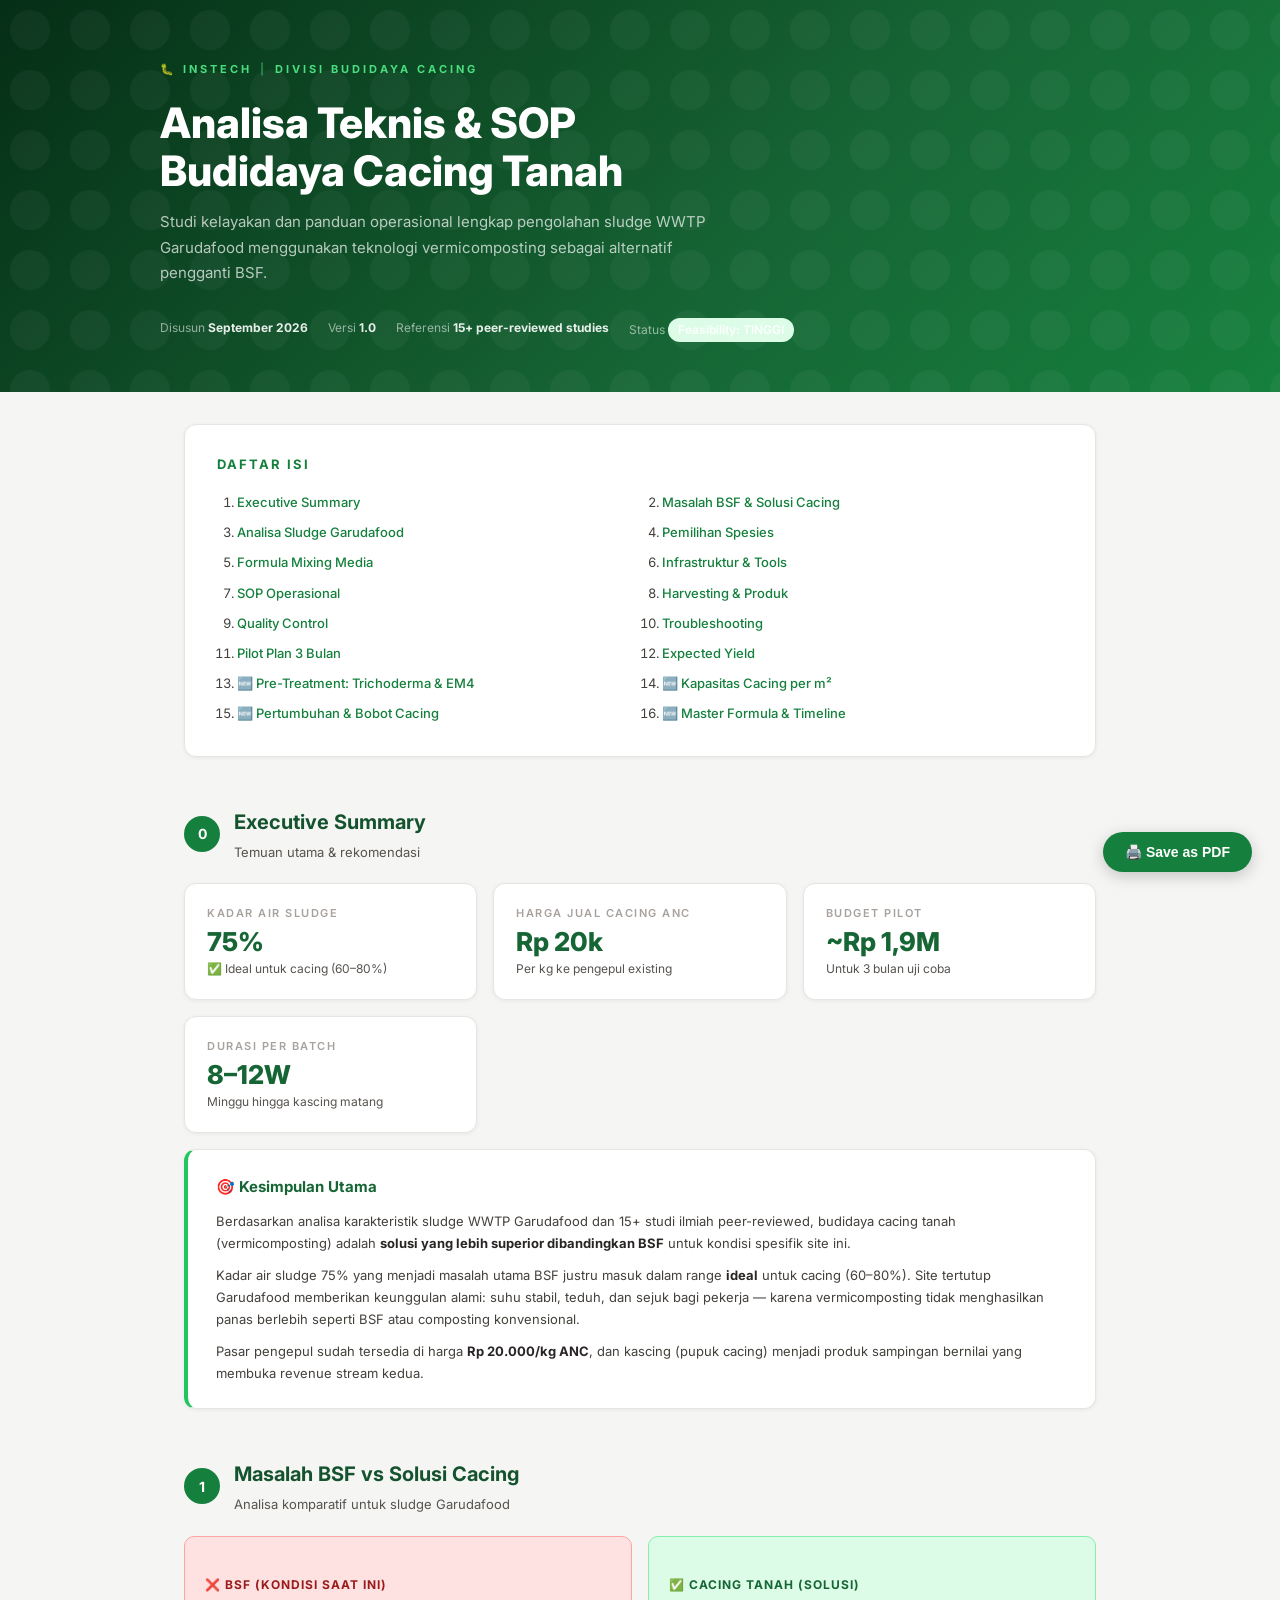
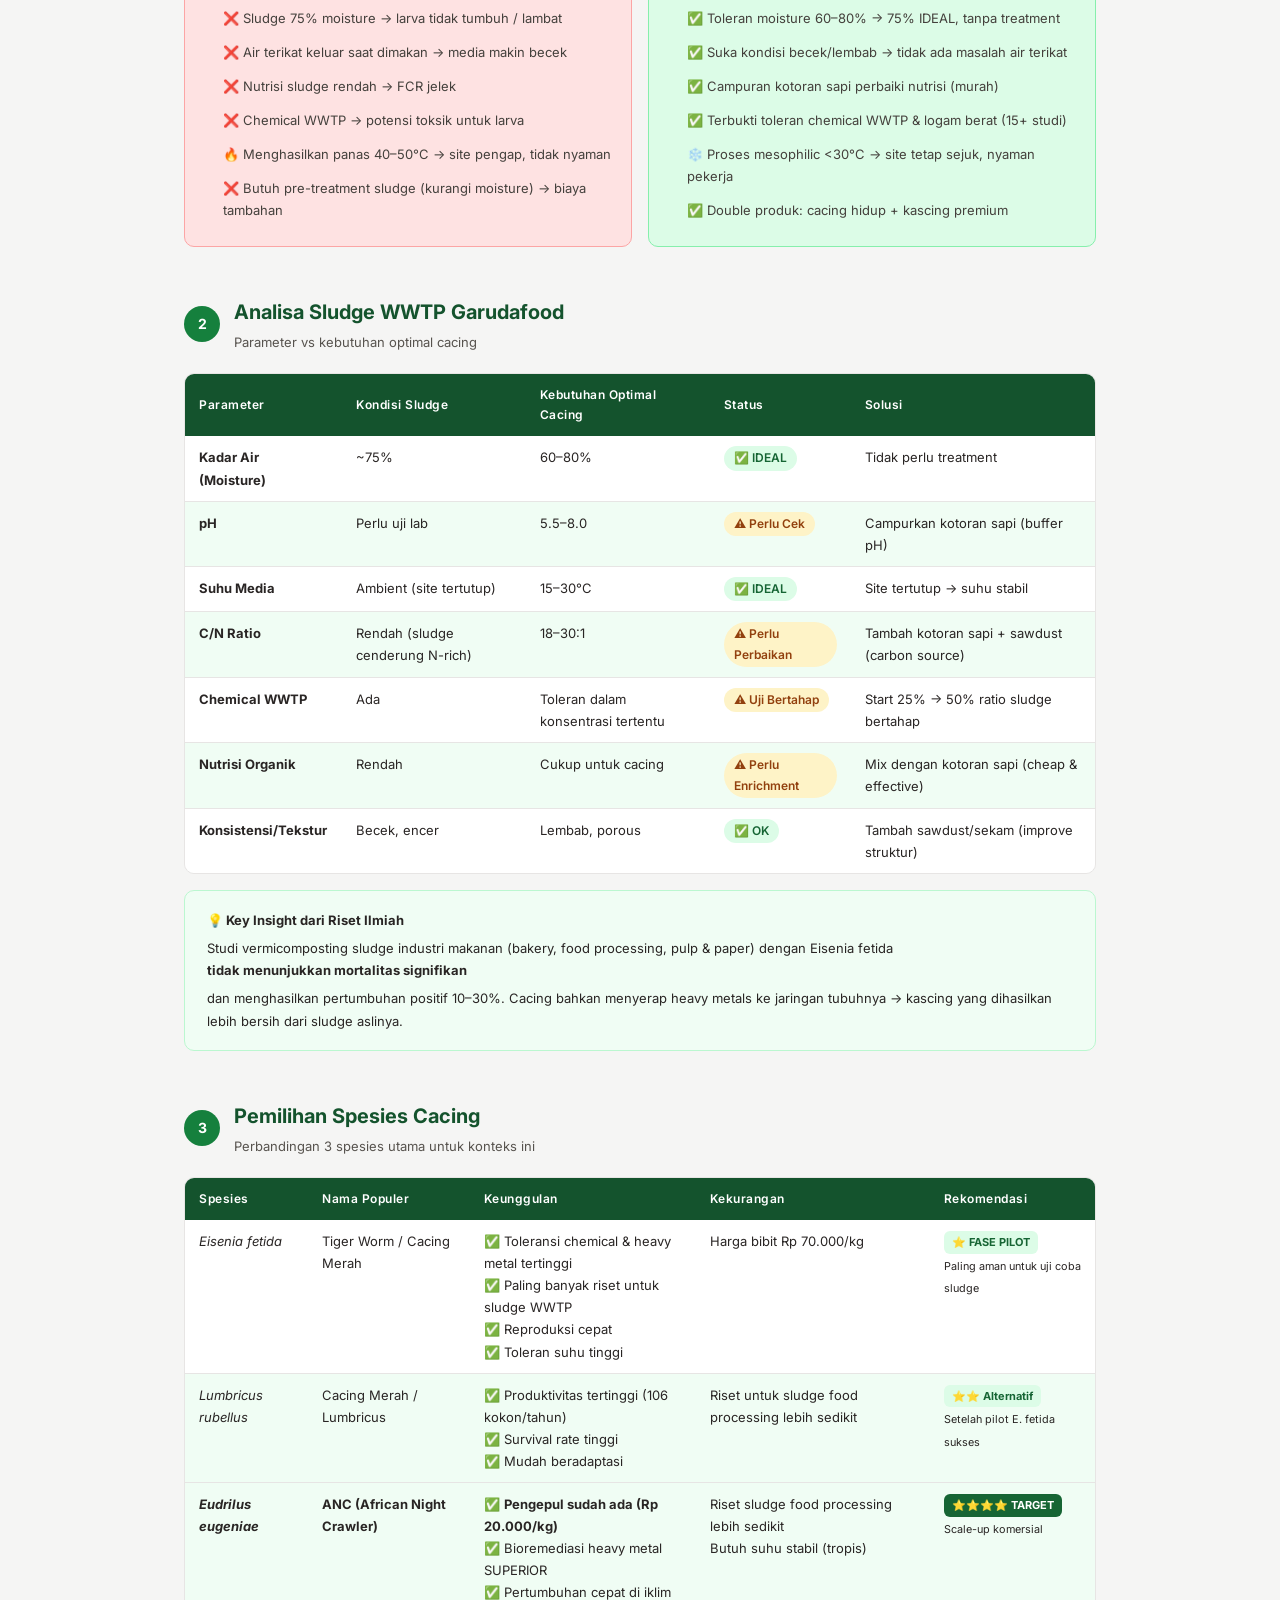
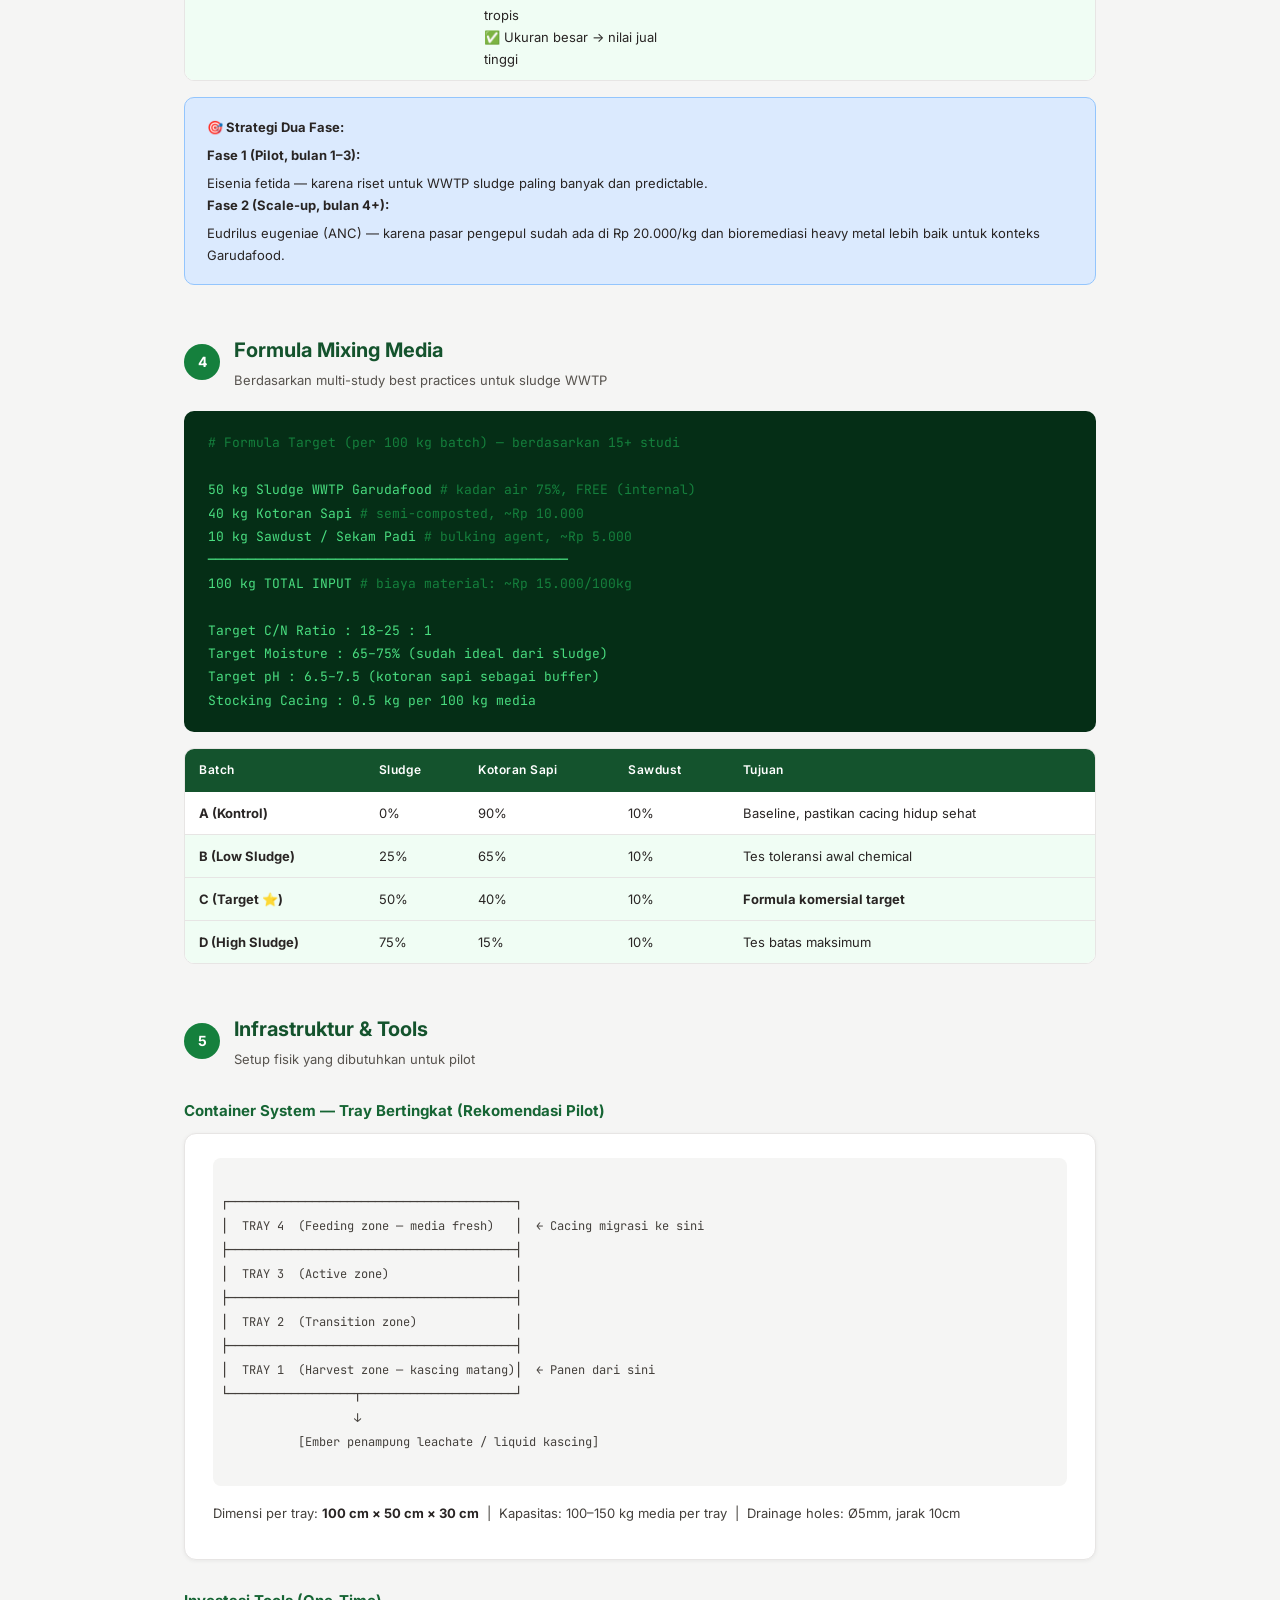
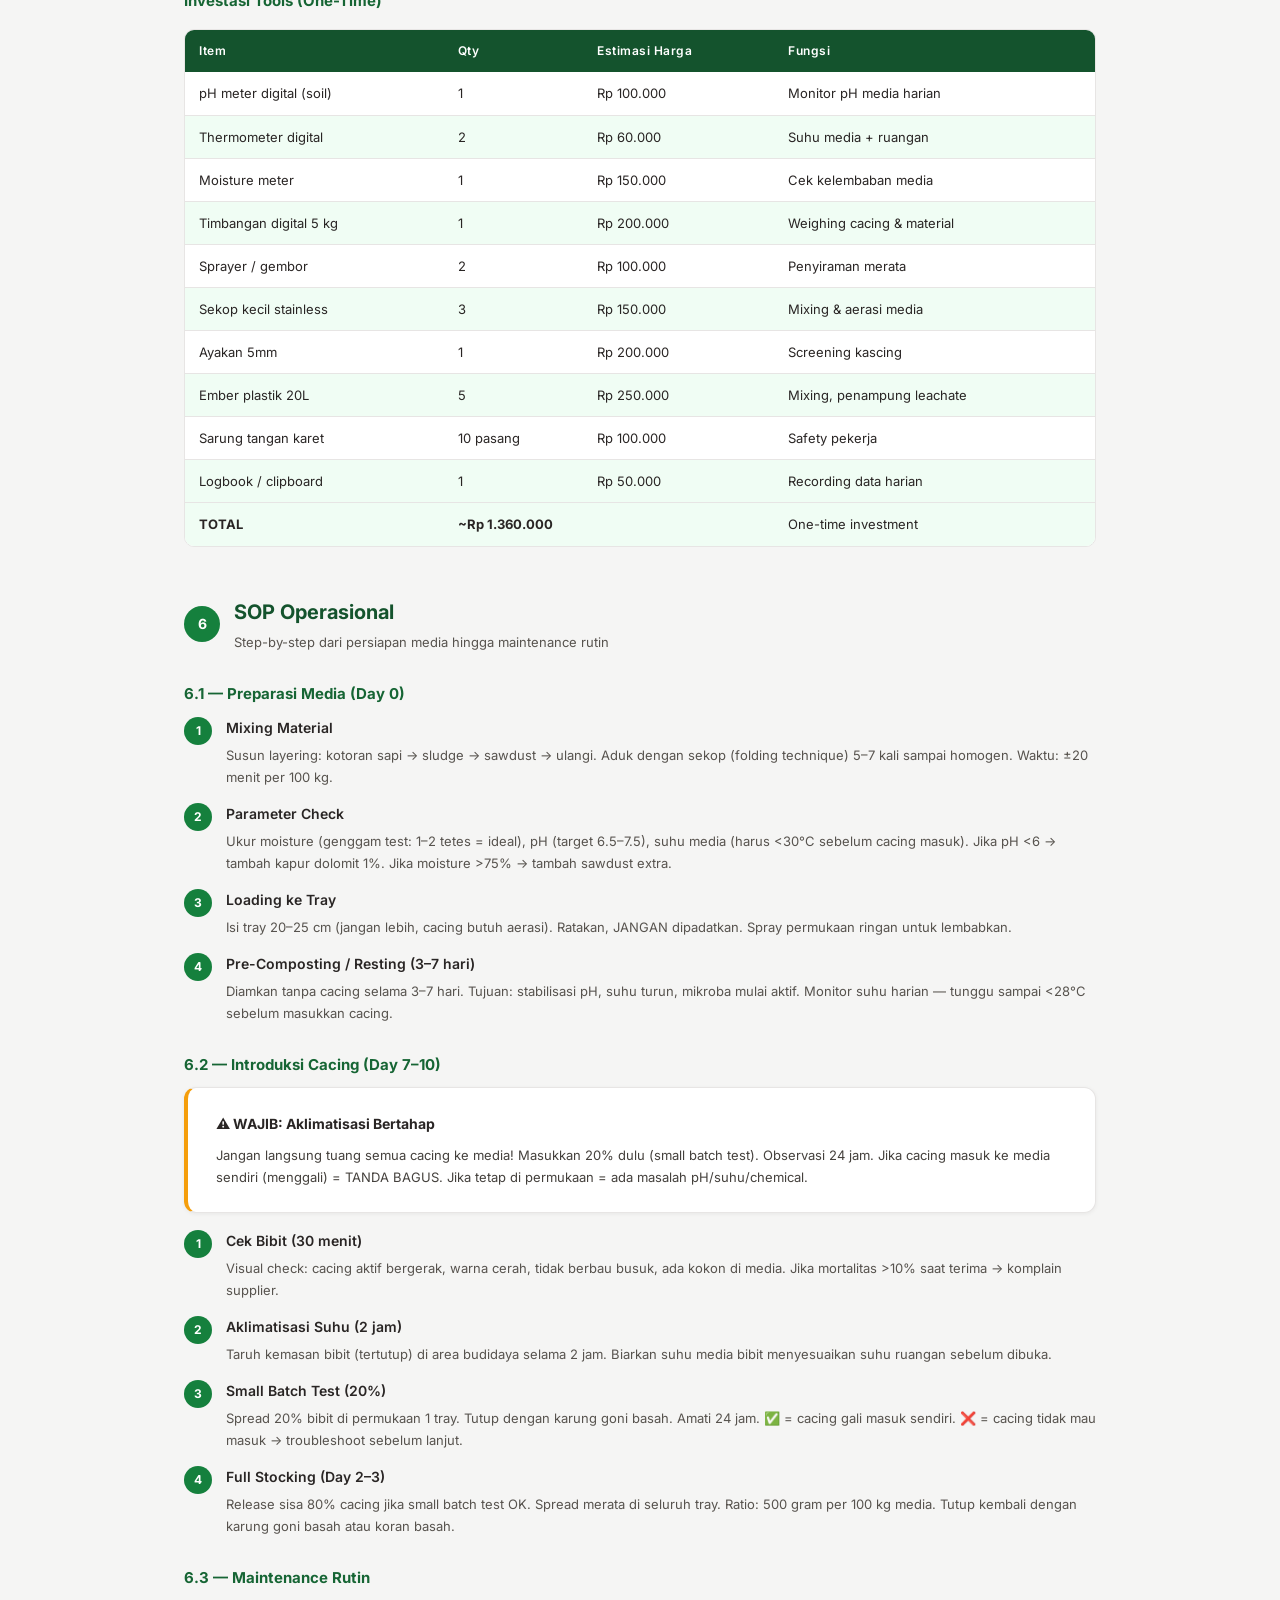
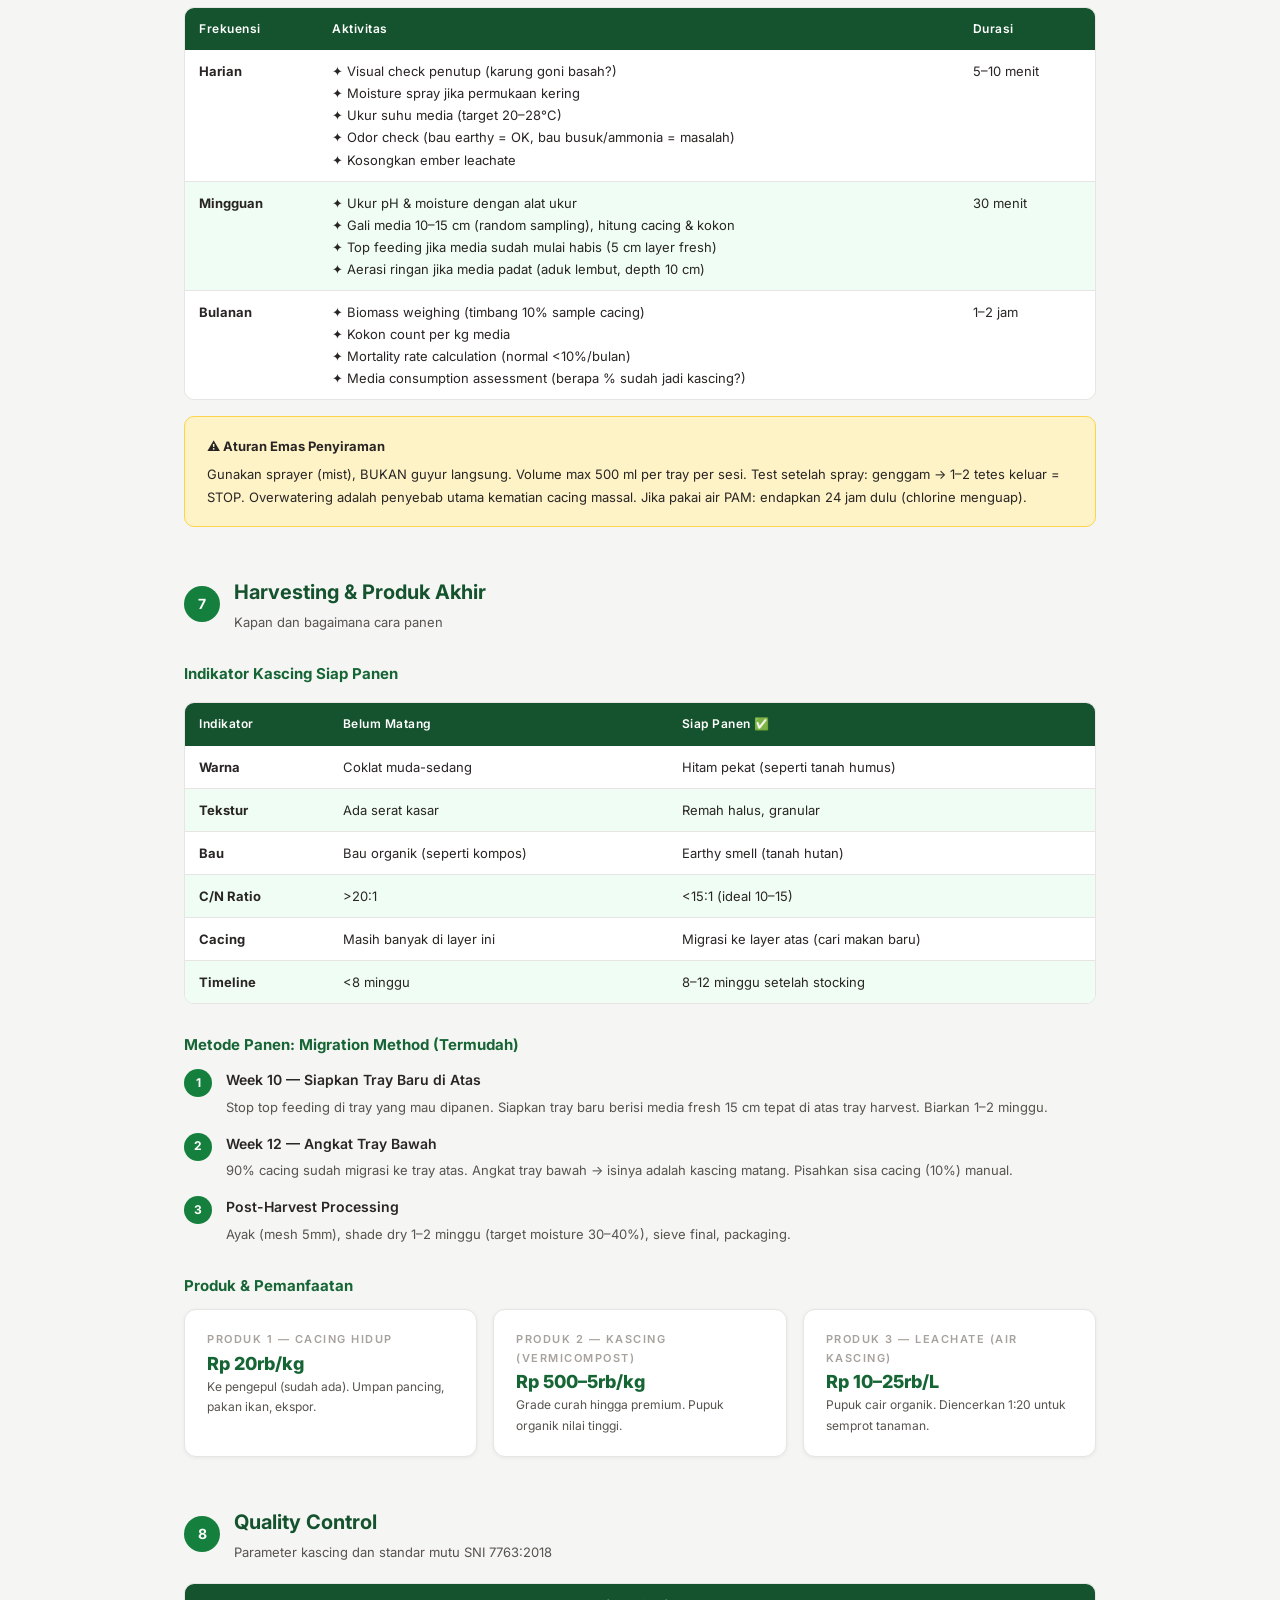
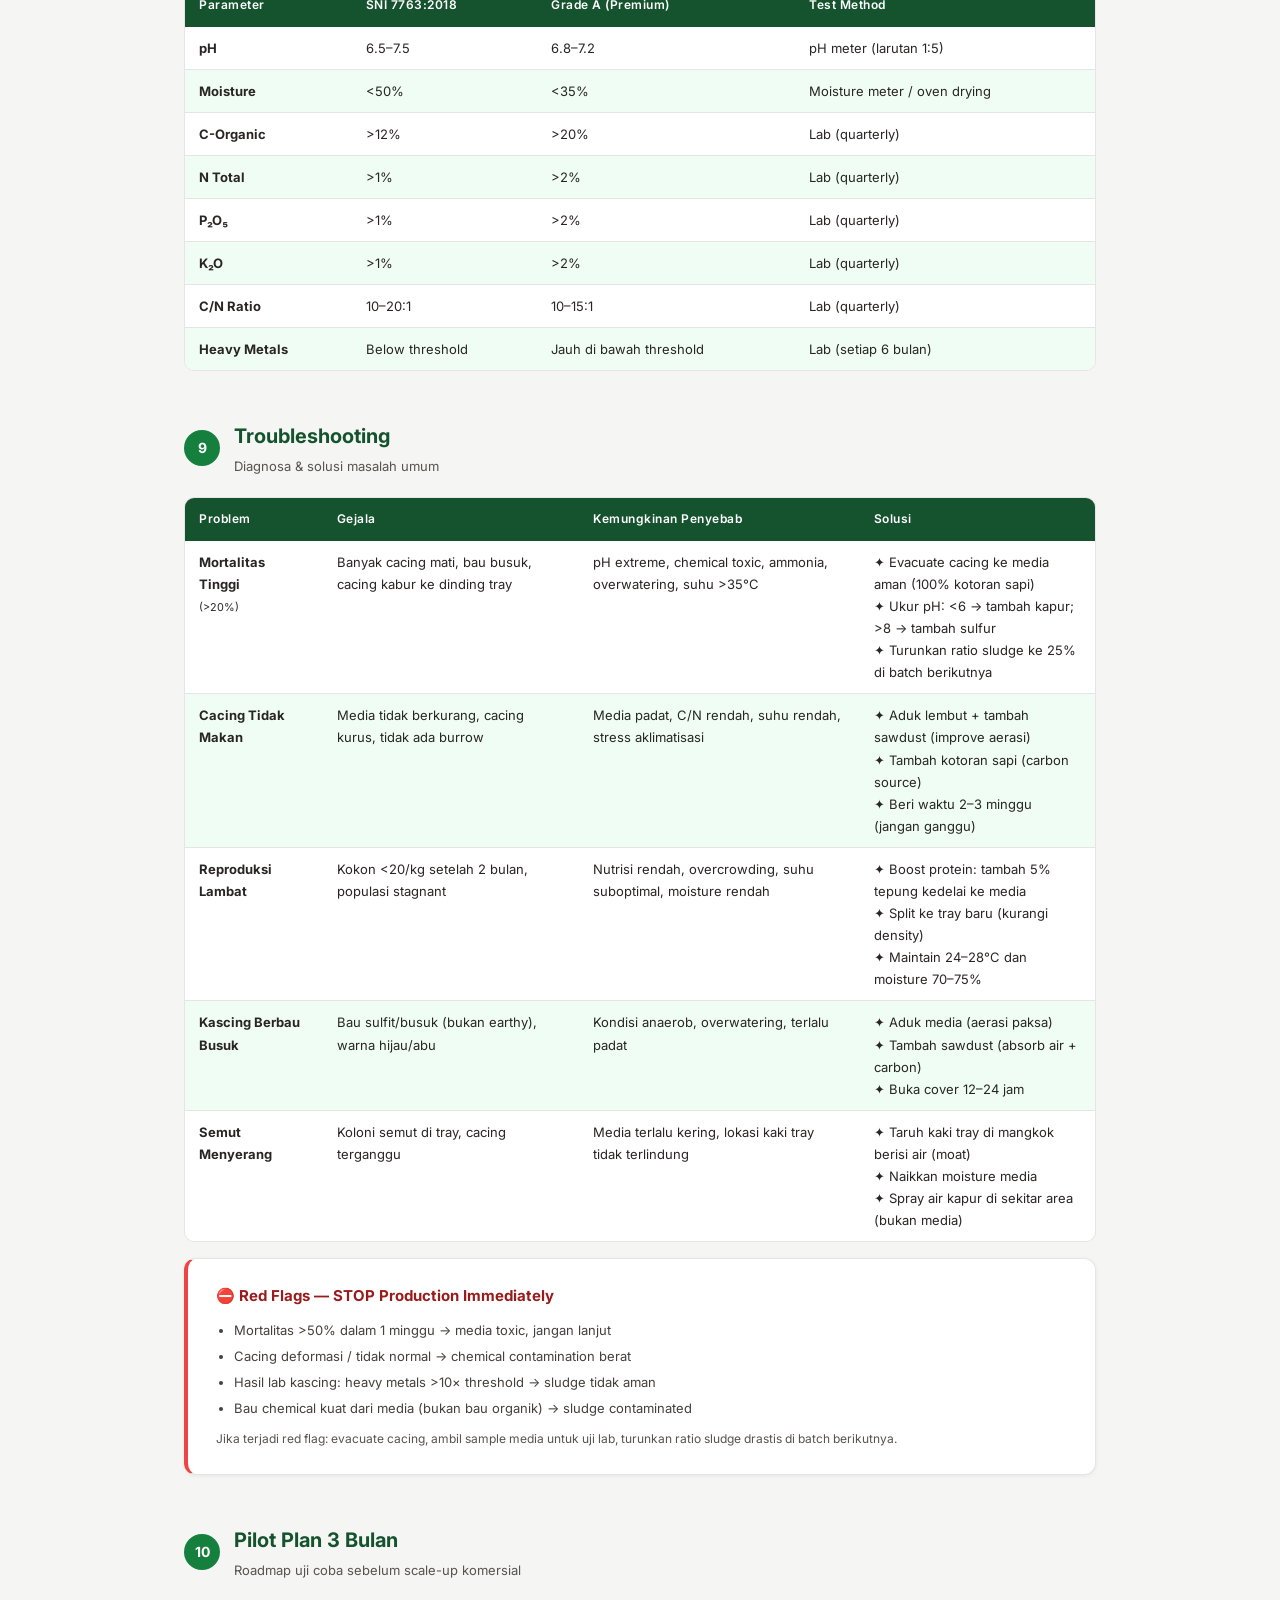
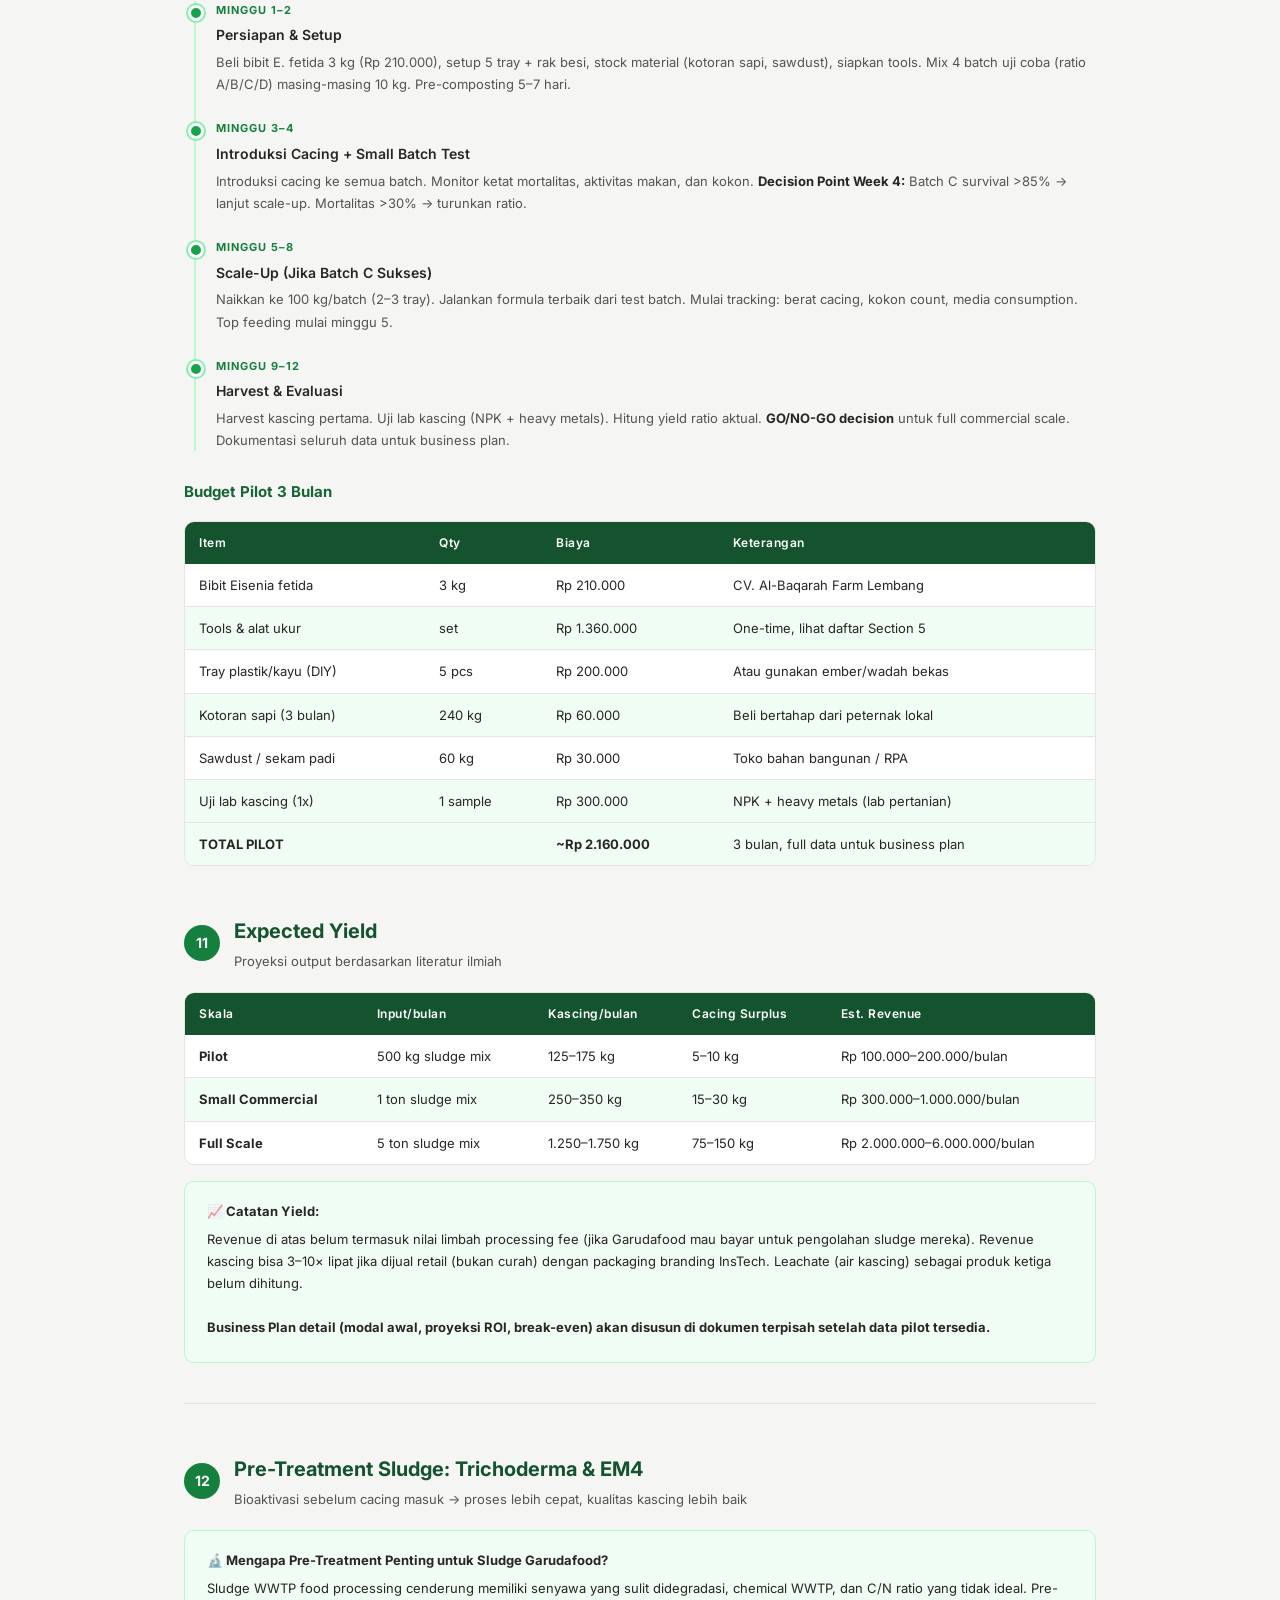
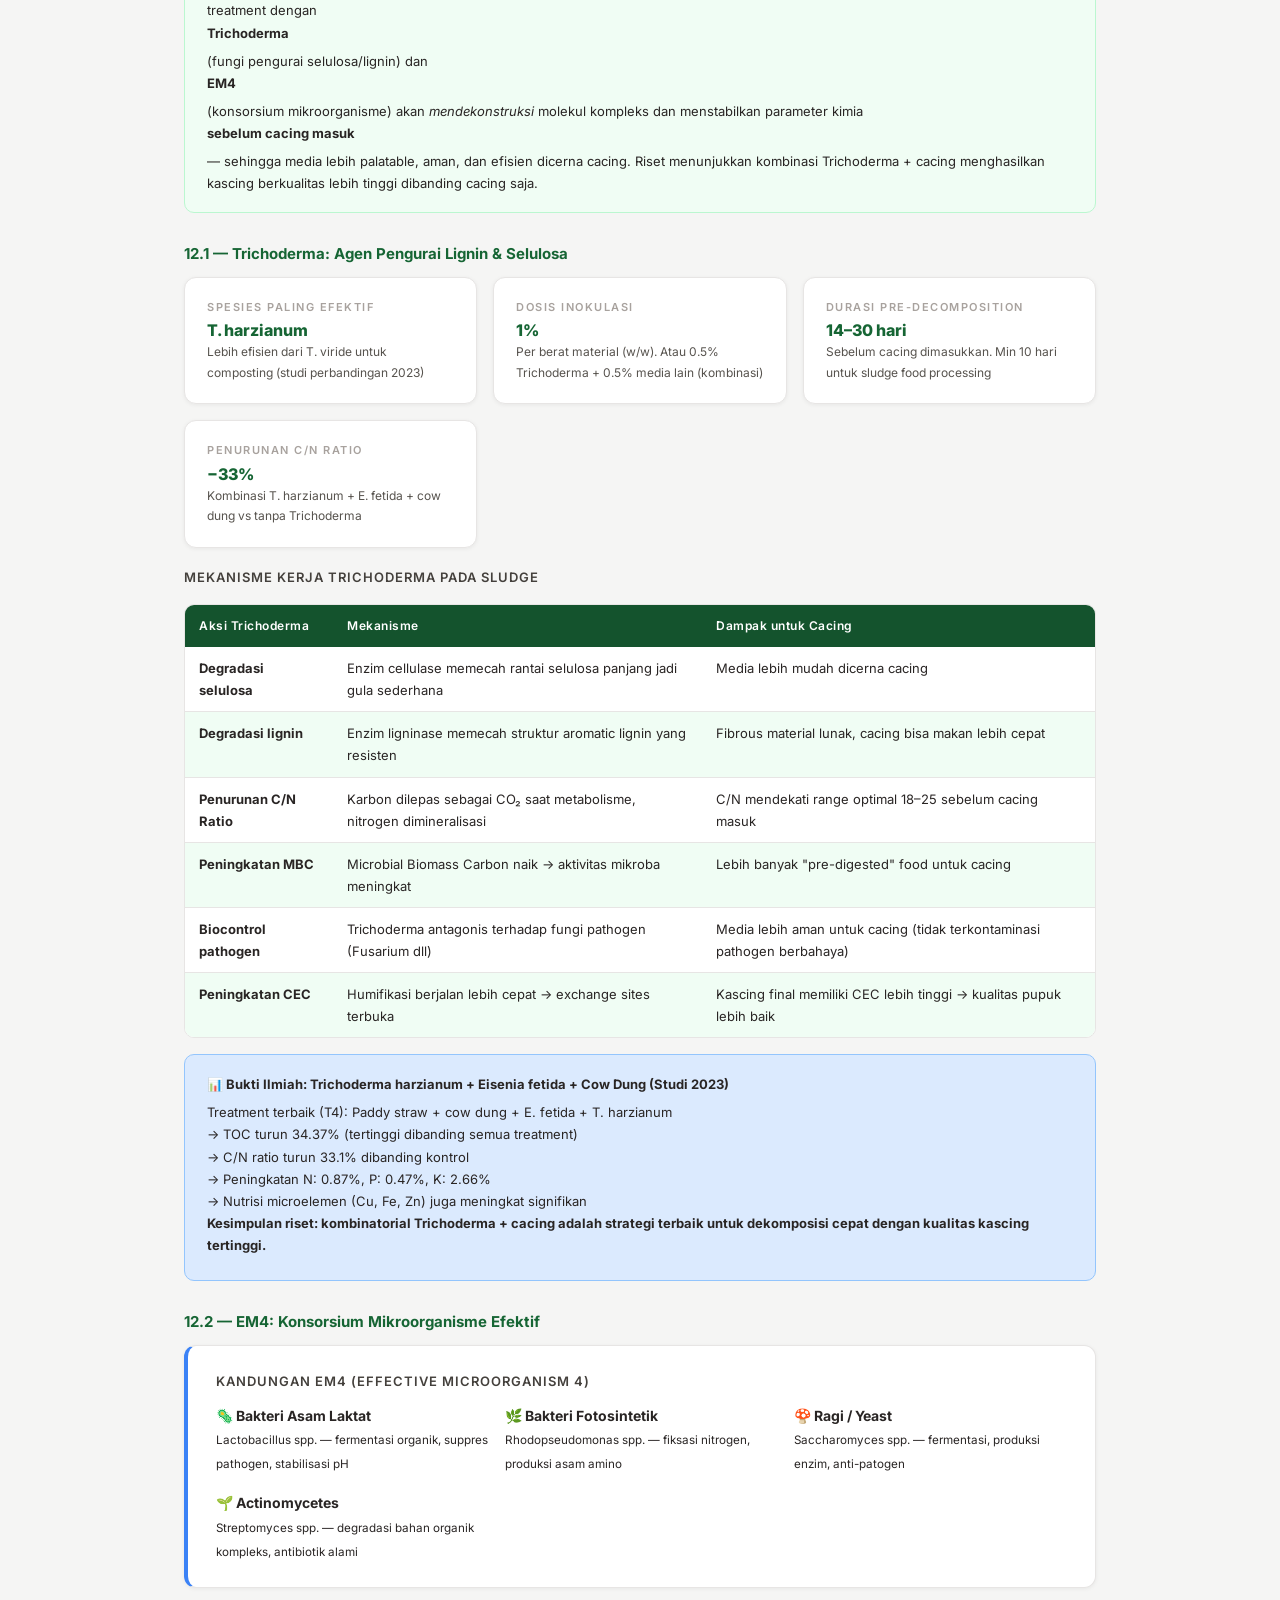
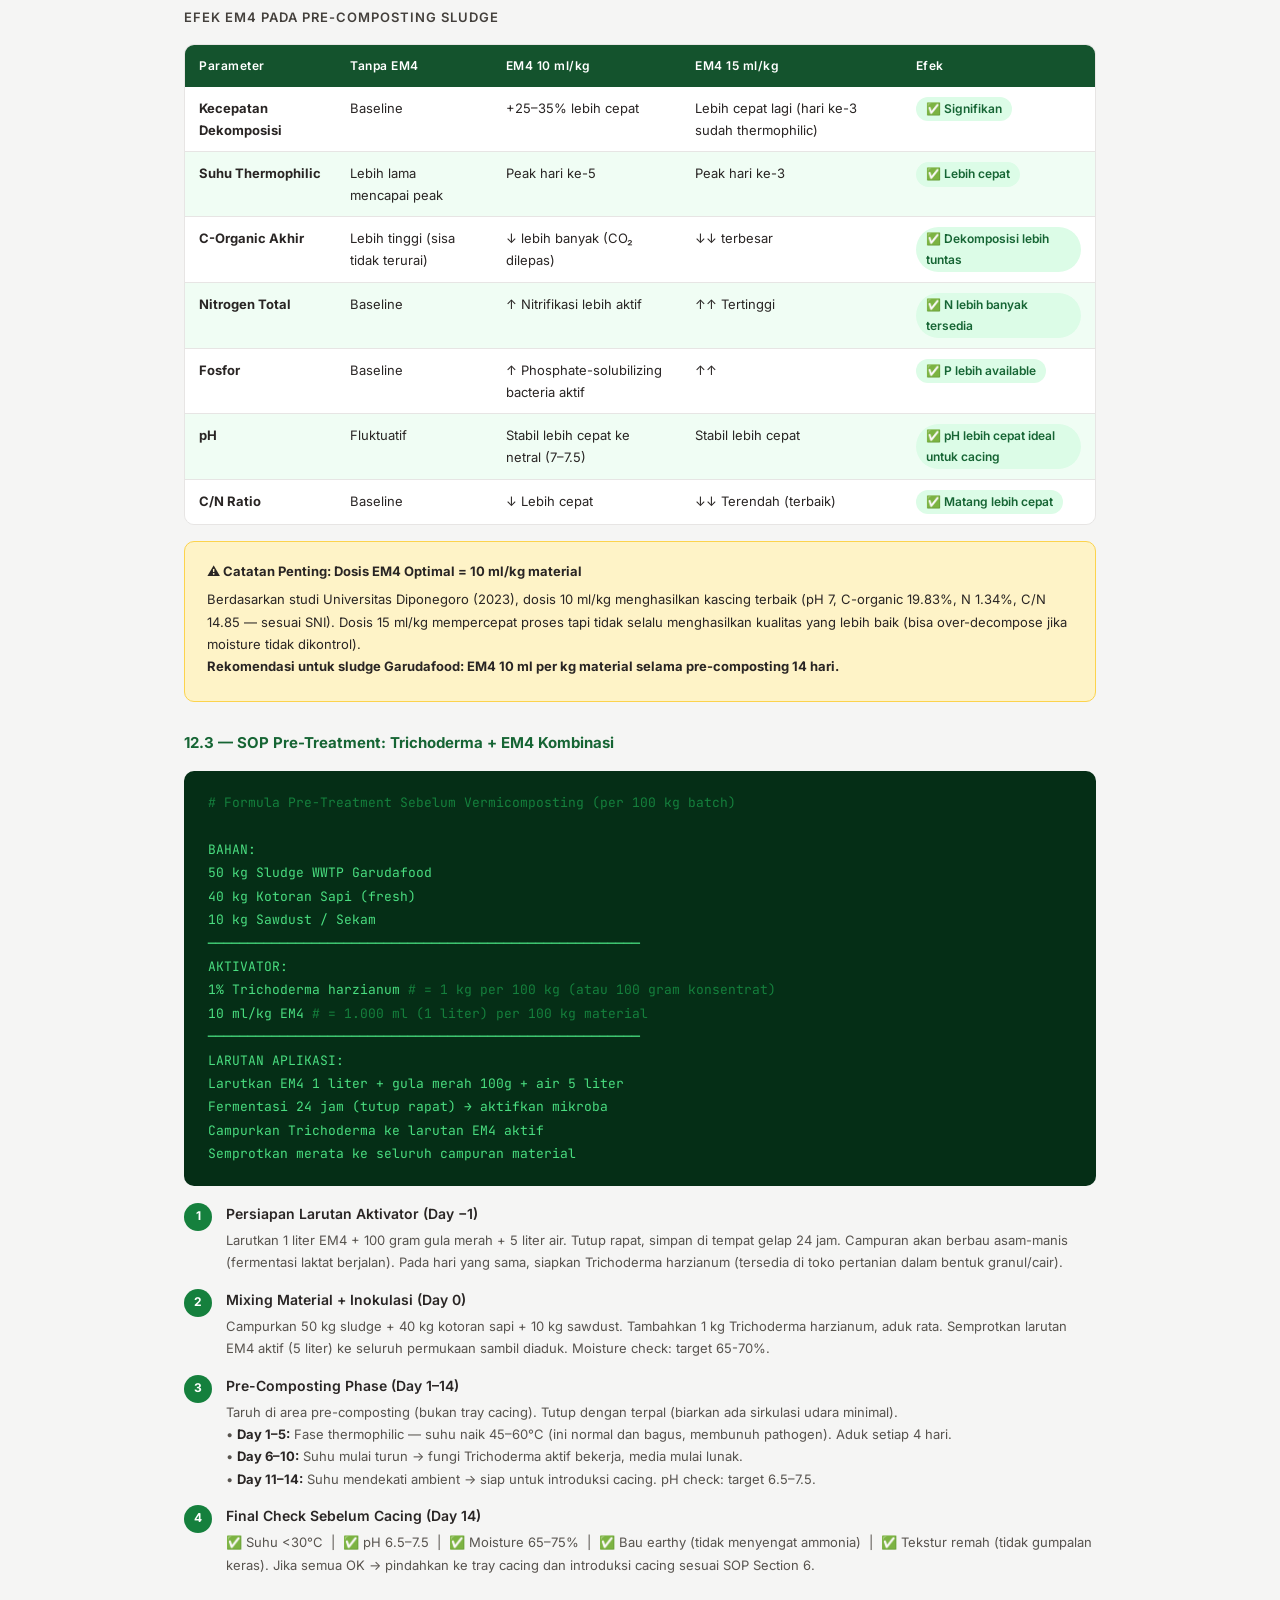
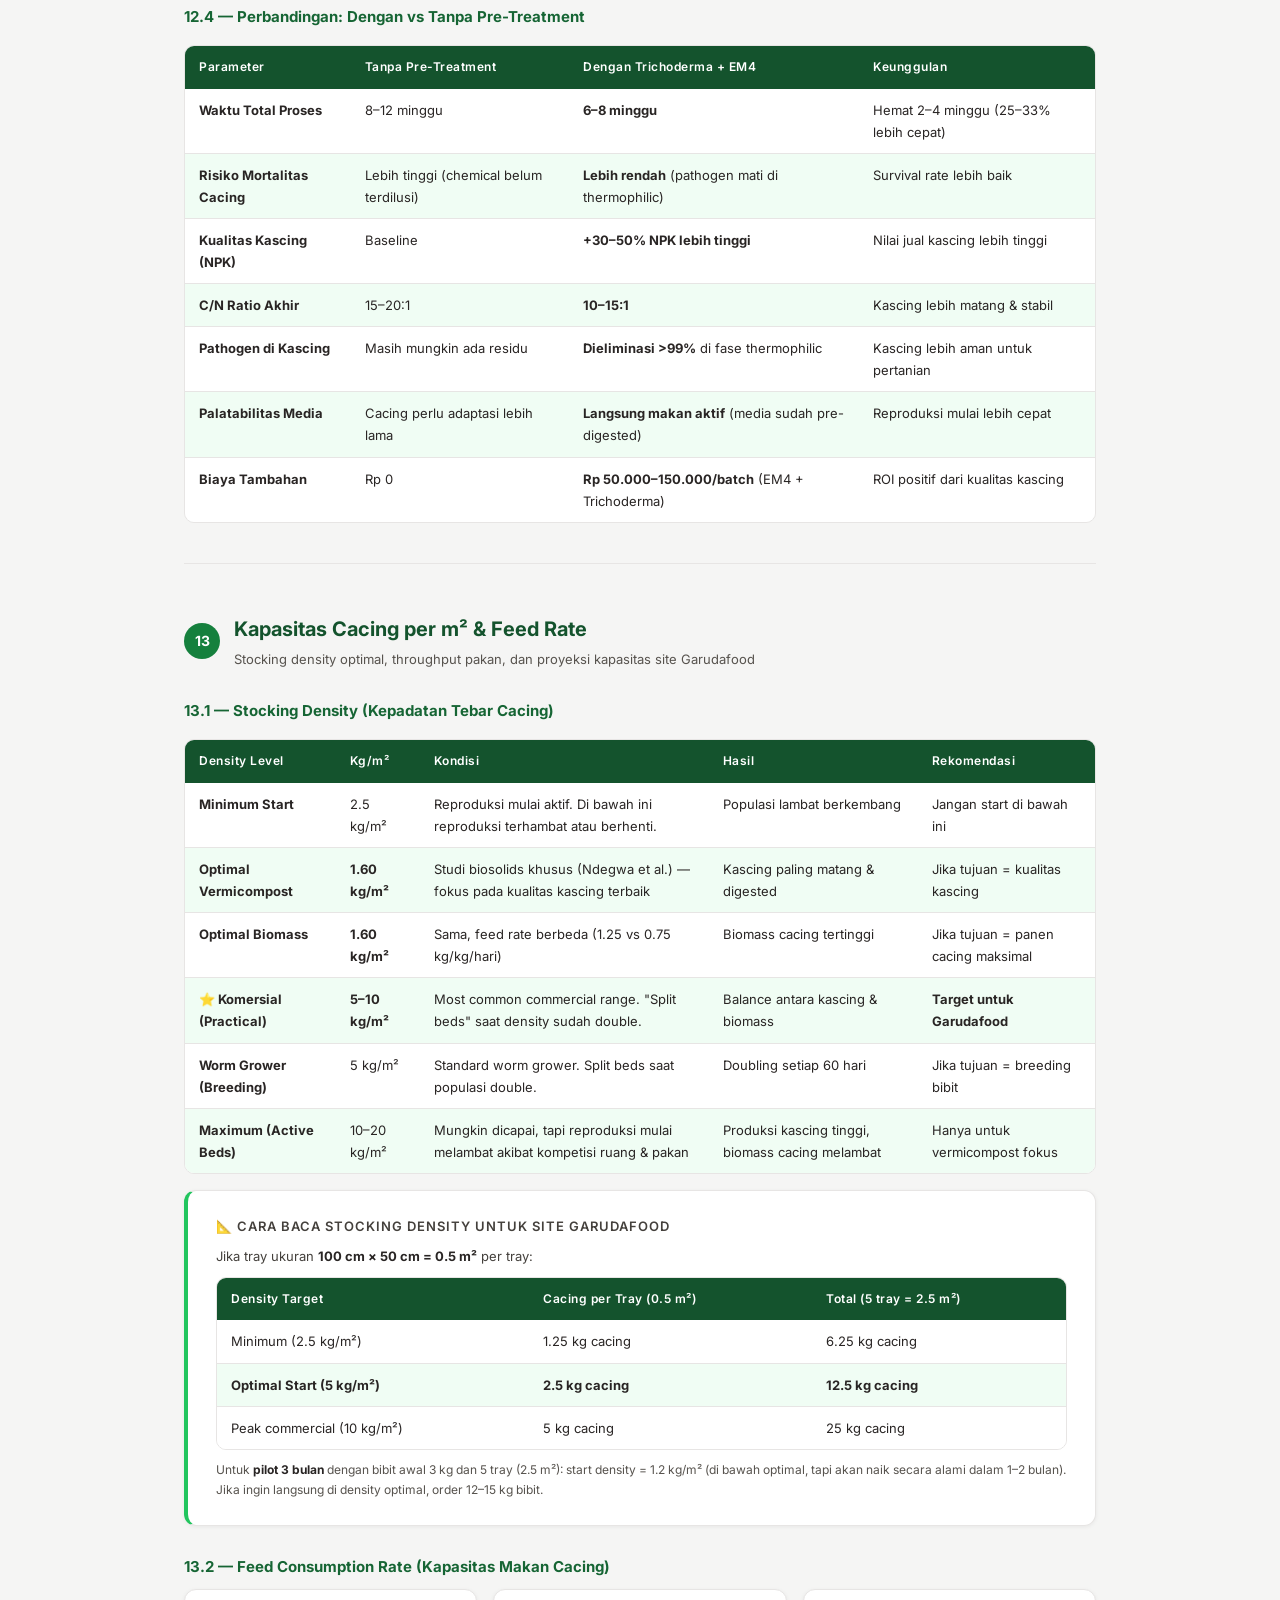
==== report_cacing.html @ 8ba4711c "Initial commit: Cacing Research Android App v1.0 - Form input data riset cacing (jenis, bibit, kasci" ====
<!DOCTYPE html>
<html lang="id">
<head>
<meta charset="UTF-8">
<meta name="viewport" content="width=device-width, initial-scale=1.0">
<title>Analisa & SOP Budidaya Cacing — InsTech</title>
<style>
  @import url('https://fonts.googleapis.com/css2?family=Inter:wght@300;400;500;600;700;800&family=JetBrains+Mono:wght@400;500&display=swap');

  :root {
    --green-950: #052e16;
    --green-900: #14532d;
    --green-800: #166534;
    --green-700: #15803d;
    --green-600: #16a34a;
    --green-500: #22c55e;
    --green-400: #4ade80;
    --green-100: #dcfce7;
    --green-50:  #f0fdf4;
    --earth-800: #292524;
    --earth-700: #44403c;
    --earth-600: #57534e;
    --earth-400: #a8a29e;
    --earth-200: #e7e5e4;
    --earth-100: #f5f5f4;
    --amber-500: #f59e0b;
    --amber-100: #fef3c7;
    --red-500:   #ef4444;
    --red-100:   #fee2e2;
    --blue-500:  #3b82f6;
    --blue-100:  #dbeafe;
    --white: #ffffff;
  }

  * { box-sizing: border-box; margin: 0; padding: 0; }

  body {
    font-family: 'Inter', sans-serif;
    background: var(--earth-100);
    color: var(--earth-800);
    font-size: 14px;
    line-height: 1.7;
  }

  /* ─── PRINT ─────────────────────────────────── */
  @media print {
    body { background: white; font-size: 12px; }
    .no-print { display: none !important; }
    .page-break { page-break-before: always; }
    .card { break-inside: avoid; }
    header { -webkit-print-color-adjust: exact; print-color-adjust: exact; }
    .badge, .status-ok, .status-warn, .status-bad { -webkit-print-color-adjust: exact; print-color-adjust: exact; }
    table { break-inside: avoid; }
  }

  /* ─── LAYOUT ─────────────────────────────────── */
  .container { max-width: 960px; margin: 0 auto; padding: 0 24px 60px; }

  /* ─── COVER ──────────────────────────────────── */
  header {
    background: linear-gradient(135deg, var(--green-950) 0%, var(--green-800) 60%, var(--green-700) 100%);
    color: white;
    padding: 60px 24px 50px;
    position: relative;
    overflow: hidden;
  }
  header::before {
    content: '';
    position: absolute; inset: 0;
    background: url("data:image/svg+xml,%3Csvg width='60' height='60' viewBox='0 0 60 60' xmlns='http://www.w3.org/2000/svg'%3E%3Cg fill='none' fill-rule='evenodd'%3E%3Cg fill='%23ffffff' fill-opacity='0.04'%3E%3Ccircle cx='30' cy='30' r='20'/%3E%3C/g%3E%3C/g%3E%3C/svg%3E");
  }
  .header-inner { max-width: 960px; margin: 0 auto; position: relative; }
  .header-logo {
    font-size: 11px; font-weight: 700; letter-spacing: 3px;
    color: var(--green-400); text-transform: uppercase; margin-bottom: 20px;
    display: flex; align-items: center; gap: 8px;
  }
  .header-logo span { opacity: 0.5; }
  h1 {
    font-size: clamp(28px, 5vw, 42px); font-weight: 800;
    line-height: 1.15; margin-bottom: 14px;
  }
  .header-sub {
    font-size: 15px; color: rgba(255,255,255,0.7);
    max-width: 560px; margin-bottom: 32px;
  }
  .header-meta {
    display: flex; flex-wrap: wrap; gap: 20px;
    font-size: 12px; color: rgba(255,255,255,0.55);
  }
  .header-meta strong { color: rgba(255,255,255,0.9); }

  /* ─── TOC ────────────────────────────────────── */
  .toc {
    background: white; border-radius: 12px;
    padding: 28px 32px; margin: 32px 0;
    box-shadow: 0 1px 4px rgba(0,0,0,.06);
    border: 1px solid var(--earth-200);
  }
  .toc h2 { font-size: 13px; font-weight: 700; letter-spacing: 2px; text-transform: uppercase; color: var(--green-700); margin-bottom: 16px; }
  .toc ol { padding-left: 20px; display: grid; grid-template-columns: 1fr 1fr; gap: 4px 24px; }
  .toc li { font-size: 13px; color: var(--earth-700); }
  .toc a { color: var(--green-700); text-decoration: none; font-weight: 500; }
  .toc a:hover { text-decoration: underline; }
  @media (max-width: 600px) { .toc ol { grid-template-columns: 1fr; } }

  /* ─── SECTION HEADINGS ───────────────────────── */
  .section-header {
    display: flex; align-items: center; gap: 14px;
    margin: 48px 0 20px;
  }
  .section-number {
    width: 36px; height: 36px; border-radius: 50%;
    background: var(--green-700); color: white;
    font-size: 14px; font-weight: 700;
    display: flex; align-items: center; justify-content: center;
    flex-shrink: 0;
  }
  .section-title { font-size: 20px; font-weight: 700; color: var(--green-900); }
  .section-desc { font-size: 13px; color: var(--earth-600); margin-top: 2px; }

  h3 { font-size: 15px; font-weight: 700; color: var(--green-800); margin: 28px 0 10px; }
  h4 { font-size: 13px; font-weight: 600; color: var(--earth-700); margin: 18px 0 8px; text-transform: uppercase; letter-spacing: 1px; }

  /* ─── CARDS ──────────────────────────────────── */
  .card {
    background: white; border-radius: 12px;
    padding: 24px 28px; margin-bottom: 16px;
    box-shadow: 0 1px 4px rgba(0,0,0,.06);
    border: 1px solid var(--earth-200);
  }
  .card-green { border-left: 4px solid var(--green-500); }
  .card-amber { border-left: 4px solid var(--amber-500); }
  .card-red   { border-left: 4px solid var(--red-500); }
  .card-blue  { border-left: 4px solid var(--blue-500); }

  .card-grid { display: grid; grid-template-columns: repeat(auto-fit, minmax(240px, 1fr)); gap: 16px; margin-bottom: 16px; }

  .kpi-card {
    background: white; border-radius: 12px; padding: 20px 22px;
    border: 1px solid var(--earth-200);
    box-shadow: 0 1px 4px rgba(0,0,0,.06);
  }
  .kpi-label { font-size: 11px; font-weight: 600; text-transform: uppercase; letter-spacing: 1.5px; color: var(--earth-400); margin-bottom: 6px; }
  .kpi-value { font-size: 26px; font-weight: 800; color: var(--green-800); line-height: 1; }
  .kpi-sub   { font-size: 12px; color: var(--earth-600); margin-top: 4px; }

  /* ─── TABLES ─────────────────────────────────── */
  .table-wrap { overflow-x: auto; margin: 16px 0; border-radius: 10px; border: 1px solid var(--earth-200); }
  table { width: 100%; border-collapse: collapse; background: white; font-size: 13px; }
  thead { background: var(--green-900); color: white; }
  thead th { padding: 11px 14px; text-align: left; font-weight: 600; font-size: 12px; letter-spacing: 0.5px; }
  tbody tr:nth-child(even) { background: var(--green-50); }
  tbody td { padding: 10px 14px; border-bottom: 1px solid var(--earth-200); vertical-align: top; }
  tbody tr:last-child td { border-bottom: none; }

  /* ─── STATUS BADGES ──────────────────────────── */
  .status-ok   { display: inline-flex; align-items: center; gap: 4px; background: var(--green-100); color: var(--green-800); border-radius: 99px; padding: 2px 10px; font-size: 12px; font-weight: 600; }
  .status-warn { display: inline-flex; align-items: center; gap: 4px; background: var(--amber-100); color: #92400e; border-radius: 99px; padding: 2px 10px; font-size: 12px; font-weight: 600; }
  .status-bad  { display: inline-flex; align-items: center; gap: 4px; background: var(--red-100); color: #991b1b; border-radius: 99px; padding: 2px 10px; font-size: 12px; font-weight: 600; }
  .badge { display: inline-flex; align-items: center; gap: 4px; background: var(--green-100); color: var(--green-800); border-radius: 6px; padding: 2px 8px; font-size: 11px; font-weight: 700; }

  /* ─── HIGHLIGHT BOXES ────────────────────────── */
  .highlight {
    border-radius: 10px; padding: 18px 22px; margin: 16px 0;
    font-size: 13px;
  }
  .highlight-green { background: var(--green-50); border: 1px solid var(--green-200, #bbf7d0); }
  .highlight-amber { background: var(--amber-100); border: 1px solid #fcd34d; }
  .highlight-red   { background: var(--red-100);   border: 1px solid #fca5a5; }
  .highlight-blue  { background: var(--blue-100);  border: 1px solid #93c5fd; }

  .highlight strong { display: block; margin-bottom: 6px; font-size: 13px; }

  /* ─── FORMULA BOX ────────────────────────────── */
  .formula {
    background: var(--green-950); color: var(--green-400);
    border-radius: 10px; padding: 20px 24px;
    font-family: 'JetBrains Mono', monospace;
    font-size: 13px; line-height: 1.8;
    margin: 16px 0;
  }
  .formula .comment { color: var(--green-700); }

  /* ─── CHECKLIST ──────────────────────────────── */
  .checklist { list-style: none; display: flex; flex-direction: column; gap: 6px; }
  .checklist li { display: flex; align-items: flex-start; gap: 10px; font-size: 13px; padding: 8px 12px; border-radius: 8px; background: var(--green-50); }
  .checklist li::before { content: '☐'; color: var(--green-600); font-size: 16px; line-height: 1; flex-shrink: 0; }
  .checklist li.done::before { content: '✓'; color: var(--green-600); }

  /* ─── TIMELINE ───────────────────────────────── */
  .timeline { position: relative; padding-left: 32px; }
  .timeline::before { content: ''; position: absolute; left: 10px; top: 0; bottom: 0; width: 2px; background: var(--green-200, #bbf7d0); }
  .tl-item { position: relative; margin-bottom: 24px; }
  .tl-dot { position: absolute; left: -28px; top: 4px; width: 16px; height: 16px; border-radius: 50%; background: var(--green-600); border: 3px solid white; box-shadow: 0 0 0 2px var(--green-300, #86efac); }
  .tl-week { font-size: 11px; font-weight: 700; text-transform: uppercase; letter-spacing: 1px; color: var(--green-700); margin-bottom: 4px; }
  .tl-title { font-size: 14px; font-weight: 600; color: var(--earth-800); }
  .tl-body { font-size: 13px; color: var(--earth-600); margin-top: 4px; }

  /* ─── STEP LIST ──────────────────────────────── */
  .steps { counter-reset: step; display: flex; flex-direction: column; gap: 14px; }
  .step { display: flex; gap: 14px; align-items: flex-start; }
  .step-num {
    counter-increment: step;
    width: 28px; height: 28px; border-radius: 50%;
    background: var(--green-700); color: white;
    font-size: 12px; font-weight: 700;
    display: flex; align-items: center; justify-content: center;
    flex-shrink: 0; margin-top: 1px;
  }
  .step-content { flex: 1; }
  .step-title { font-weight: 600; font-size: 14px; color: var(--earth-800); }
  .step-body { font-size: 13px; color: var(--earth-600); margin-top: 4px; }

  /* ─── COMPARISON ─────────────────────────────── */
  .compare-grid { display: grid; grid-template-columns: 1fr 1fr; gap: 16px; margin: 16px 0; }
  .compare-box { border-radius: 10px; padding: 20px; }
  .compare-bad  { background: var(--red-100); border: 1px solid #fca5a5; }
  .compare-good { background: var(--green-100); border: 1px solid #86efac; }
  .compare-box h4 { font-size: 12px; font-weight: 700; text-transform: uppercase; letter-spacing: 1px; margin-bottom: 12px; }
  .compare-bad h4  { color: #991b1b; }
  .compare-good h4 { color: var(--green-800); }
  .compare-box ul { list-style: none; display: flex; flex-direction: column; gap: 8px; }
  .compare-box ul li { font-size: 13px; display: flex; gap: 8px; }
  @media (max-width: 600px) { .compare-grid { grid-template-columns: 1fr; } }

  /* ─── DIVIDER ────────────────────────────────── */
  .divider { border: none; border-top: 1px solid var(--earth-200); margin: 40px 0; }

  /* ─── FOOTER ─────────────────────────────────── */
  footer {
    background: var(--green-950); color: rgba(255,255,255,0.5);
    text-align: center; padding: 30px 24px;
    font-size: 12px; margin-top: 60px;
  }
  footer strong { color: rgba(255,255,255,0.9); }

  /* ─── PRINT BUTTON ───────────────────────────── */
  .print-btn {
    position: fixed; bottom: 28px; right: 28px;
    background: var(--green-700); color: white;
    border: none; border-radius: 99px;
    padding: 12px 22px; font-size: 14px; font-weight: 600;
    cursor: pointer; box-shadow: 0 4px 16px rgba(0,0,0,0.2);
    display: flex; align-items: center; gap: 8px;
    z-index: 99; transition: background 0.2s;
  }
  .print-btn:hover { background: var(--green-800); }

  p { margin-bottom: 10px; font-size: 13px; color: var(--earth-700); }
  ul { padding-left: 18px; font-size: 13px; color: var(--earth-700); }
  li { margin-bottom: 4px; }
  strong { color: var(--earth-800); }
  code { font-family: 'JetBrains Mono', monospace; font-size: 12px; background: var(--earth-200); border-radius: 4px; padding: 1px 5px; }

  .emoji { font-size: 18px; }
</style>
</head>
<body>

<!-- ═══ HEADER ══════════════════════════════════════════════════════ -->
<header>
  <div class="header-inner">
    <div class="header-logo">🐛 InsTech <span>|</span> Divisi Budidaya Cacing</div>
    <h1>Analisa Teknis & SOP<br>Budidaya Cacing Tanah</h1>
    <p class="header-sub">
      Studi kelayakan dan panduan operasional lengkap pengolahan sludge WWTP Garudafood
      menggunakan teknologi vermicomposting sebagai alternatif pengganti BSF.
    </p>
    <div class="header-meta">
      <div>Disusun <strong>September 2026</strong></div>
      <div>Versi <strong>1.0</strong></div>
      <div>Referensi <strong>15+ peer-reviewed studies</strong></div>
      <div>Status <strong class="status-ok">Feasibility: TINGGI</strong></div>
    </div>
  </div>
</header>

<!-- ═══ CONTAINER ════════════════════════════════════════════════════ -->
<div class="container">

  <!-- TOC -->
  <div class="toc no-print">
    <h2>Daftar Isi</h2>
    <ol>
      <li><a href="#exec">Executive Summary</a></li>
      <li><a href="#problem">Masalah BSF & Solusi Cacing</a></li>
      <li><a href="#sludge">Analisa Sludge Garudafood</a></li>
      <li><a href="#spesies">Pemilihan Spesies</a></li>
      <li><a href="#formula">Formula Mixing Media</a></li>
      <li><a href="#infrastruktur">Infrastruktur & Tools</a></li>
      <li><a href="#sop">SOP Operasional</a></li>
      <li><a href="#harvest">Harvesting & Produk</a></li>
      <li><a href="#qc">Quality Control</a></li>
      <li><a href="#troubleshoot">Troubleshooting</a></li>
      <li><a href="#pilot">Pilot Plan 3 Bulan</a></li>
      <li><a href="#yield">Expected Yield</a></li>
      <li><a href="#pretreatment">🆕 Pre-Treatment: Trichoderma & EM4</a></li>
      <li><a href="#kapasitas">🆕 Kapasitas Cacing per m²</a></li>
      <li><a href="#growth">🆕 Pertumbuhan & Bobot Cacing</a></li>
      <li><a href="#master">🆕 Master Formula & Timeline</a></li>
    </ol>
  </div>

  <!-- ─────────────────────────────────────────── -->
  <!-- 0. EXECUTIVE SUMMARY -->
  <!-- ─────────────────────────────────────────── -->
  <div class="section-header" id="exec">
    <div class="section-number">0</div>
    <div>
      <div class="section-title">Executive Summary</div>
      <div class="section-desc">Temuan utama & rekomendasi</div>
    </div>
  </div>

  <div class="card-grid">
    <div class="kpi-card">
      <div class="kpi-label">Kadar Air Sludge</div>
      <div class="kpi-value">75%</div>
      <div class="kpi-sub">✅ Ideal untuk cacing (60–80%)</div>
    </div>
    <div class="kpi-card">
      <div class="kpi-label">Harga Jual Cacing ANC</div>
      <div class="kpi-value">Rp 20k</div>
      <div class="kpi-sub">Per kg ke pengepul existing</div>
    </div>
    <div class="kpi-card">
      <div class="kpi-label">Budget Pilot</div>
      <div class="kpi-value">~Rp 1,9M</div>
      <div class="kpi-sub">Untuk 3 bulan uji coba</div>
    </div>
    <div class="kpi-card">
      <div class="kpi-label">Durasi per Batch</div>
      <div class="kpi-value">8–12W</div>
      <div class="kpi-sub">Minggu hingga kascing matang</div>
    </div>
  </div>

  <div class="card card-green">
    <h3 style="margin-top:0">🎯 Kesimpulan Utama</h3>
    <p>
      Berdasarkan analisa karakteristik sludge WWTP Garudafood dan 15+ studi ilmiah peer-reviewed,
      budidaya cacing tanah (vermicomposting) adalah <strong>solusi yang lebih superior dibandingkan BSF</strong>
      untuk kondisi spesifik site ini.
    </p>
    <p>
      Kadar air sludge 75% yang menjadi masalah utama BSF justru masuk dalam range <strong>ideal</strong> untuk cacing (60–80%).
      Site tertutup Garudafood memberikan keunggulan alami: suhu stabil, teduh, dan sejuk bagi pekerja — karena
      vermicomposting tidak menghasilkan panas berlebih seperti BSF atau composting konvensional.
    </p>
    <p style="margin:0">
      Pasar pengepul sudah tersedia di harga <strong>Rp 20.000/kg ANC</strong>, dan kascing (pupuk cacing) menjadi
      produk sampingan bernilai yang membuka revenue stream kedua.
    </p>
  </div>

  <!-- ─────────────────────────────────────────── -->
  <!-- 1. MASALAH BSF vs SOLUSI CACING -->
  <!-- ─────────────────────────────────────────── -->
  <div class="section-header" id="problem">
    <div class="section-number">1</div>
    <div>
      <div class="section-title">Masalah BSF vs Solusi Cacing</div>
      <div class="section-desc">Analisa komparatif untuk sludge Garudafood</div>
    </div>
  </div>

  <div class="compare-grid">
    <div class="compare-box compare-bad">
      <h4>❌ BSF (Kondisi Saat Ini)</h4>
      <ul>
        <li>❌ Sludge 75% moisture → larva tidak tumbuh / lambat</li>
        <li>❌ Air terikat keluar saat dimakan → media makin becek</li>
        <li>❌ Nutrisi sludge rendah → FCR jelek</li>
        <li>❌ Chemical WWTP → potensi toksik untuk larva</li>
        <li>🔥 Menghasilkan panas 40–50°C → site pengap, tidak nyaman</li>
        <li>❌ Butuh pre-treatment sludge (kurangi moisture) → biaya tambahan</li>
      </ul>
    </div>
    <div class="compare-box compare-good">
      <h4>✅ Cacing Tanah (Solusi)</h4>
      <ul>
        <li>✅ Toleran moisture 60–80% → 75% IDEAL, tanpa treatment</li>
        <li>✅ Suka kondisi becek/lembab → tidak ada masalah air terikat</li>
        <li>✅ Campuran kotoran sapi perbaiki nutrisi (murah)</li>
        <li>✅ Terbukti toleran chemical WWTP & logam berat (15+ studi)</li>
        <li>❄️ Proses mesophilic <30°C → site tetap sejuk, nyaman pekerja</li>
        <li>✅ Double produk: cacing hidup + kascing premium</li>
      </ul>
    </div>
  </div>

  <!-- ─────────────────────────────────────────── -->
  <!-- 2. ANALISA SLUDGE -->
  <!-- ─────────────────────────────────────────── -->
  <div class="section-header" id="sludge">
    <div class="section-number">2</div>
    <div>
      <div class="section-title">Analisa Sludge WWTP Garudafood</div>
      <div class="section-desc">Parameter vs kebutuhan optimal cacing</div>
    </div>
  </div>

  <div class="table-wrap">
    <table>
      <thead>
        <tr>
          <th>Parameter</th>
          <th>Kondisi Sludge</th>
          <th>Kebutuhan Optimal Cacing</th>
          <th>Status</th>
          <th>Solusi</th>
        </tr>
      </thead>
      <tbody>
        <tr>
          <td><strong>Kadar Air (Moisture)</strong></td>
          <td>~75%</td>
          <td>60–80%</td>
          <td><span class="status-ok">✅ IDEAL</span></td>
          <td>Tidak perlu treatment</td>
        </tr>
        <tr>
          <td><strong>pH</strong></td>
          <td>Perlu uji lab</td>
          <td>5.5–8.0</td>
          <td><span class="status-warn">⚠️ Perlu Cek</span></td>
          <td>Campurkan kotoran sapi (buffer pH)</td>
        </tr>
        <tr>
          <td><strong>Suhu Media</strong></td>
          <td>Ambient (site tertutup)</td>
          <td>15–30°C</td>
          <td><span class="status-ok">✅ IDEAL</span></td>
          <td>Site tertutup → suhu stabil</td>
        </tr>
        <tr>
          <td><strong>C/N Ratio</strong></td>
          <td>Rendah (sludge cenderung N-rich)</td>
          <td>18–30:1</td>
          <td><span class="status-warn">⚠️ Perlu Perbaikan</span></td>
          <td>Tambah kotoran sapi + sawdust (carbon source)</td>
        </tr>
        <tr>
          <td><strong>Chemical WWTP</strong></td>
          <td>Ada</td>
          <td>Toleran dalam konsentrasi tertentu</td>
          <td><span class="status-warn">⚠️ Uji Bertahap</span></td>
          <td>Start 25% → 50% ratio sludge bertahap</td>
        </tr>
        <tr>
          <td><strong>Nutrisi Organik</strong></td>
          <td>Rendah</td>
          <td>Cukup untuk cacing</td>
          <td><span class="status-warn">⚠️ Perlu Enrichment</span></td>
          <td>Mix dengan kotoran sapi (cheap &amp; effective)</td>
        </tr>
        <tr>
          <td><strong>Konsistensi/Tekstur</strong></td>
          <td>Becek, encer</td>
          <td>Lembab, porous</td>
          <td><span class="status-ok">✅ OK</span></td>
          <td>Tambah sawdust/sekam (improve struktur)</td>
        </tr>
      </tbody>
    </table>
  </div>

  <div class="highlight highlight-green">
    <strong>💡 Key Insight dari Riset Ilmiah</strong>
    Studi vermicomposting sludge industri makanan (bakery, food processing, pulp &amp; paper) dengan Eisenia fetida
    <strong>tidak menunjukkan mortalitas signifikan</strong> dan menghasilkan pertumbuhan positif 10–30%.
    Cacing bahkan menyerap heavy metals ke jaringan tubuhnya → kascing yang dihasilkan lebih bersih dari sludge aslinya.
  </div>

  <!-- ─────────────────────────────────────────── -->
  <!-- 3. SPESIES -->
  <!-- ─────────────────────────────────────────── -->
  <div class="section-header" id="spesies">
    <div class="section-number">3</div>
    <div>
      <div class="section-title">Pemilihan Spesies Cacing</div>
      <div class="section-desc">Perbandingan 3 spesies utama untuk konteks ini</div>
    </div>
  </div>

  <div class="table-wrap">
    <table>
      <thead>
        <tr>
          <th>Spesies</th>
          <th>Nama Populer</th>
          <th>Keunggulan</th>
          <th>Kekurangan</th>
          <th>Rekomendasi</th>
        </tr>
      </thead>
      <tbody>
        <tr>
          <td><em>Eisenia fetida</em></td>
          <td>Tiger Worm / Cacing Merah</td>
          <td>
            ✅ Toleransi chemical &amp; heavy metal tertinggi<br>
            ✅ Paling banyak riset untuk sludge WWTP<br>
            ✅ Reproduksi cepat<br>
            ✅ Toleran suhu tinggi
          </td>
          <td>Harga bibit Rp 70.000/kg</td>
          <td><span class="badge">⭐ FASE PILOT</span><br><small>Paling aman untuk uji coba sludge</small></td>
        </tr>
        <tr>
          <td><em>Lumbricus rubellus</em></td>
          <td>Cacing Merah / Lumbricus</td>
          <td>
            ✅ Produktivitas tertinggi (106 kokon/tahun)<br>
            ✅ Survival rate tinggi<br>
            ✅ Mudah beradaptasi
          </td>
          <td>Riset untuk sludge food processing lebih sedikit</td>
          <td><span class="badge">⭐⭐ Alternatif</span><br><small>Setelah pilot E. fetida sukses</small></td>
        </tr>
        <tr style="background: #f0fdf4;">
          <td><strong><em>Eudrilus eugeniae</em></strong></td>
          <td><strong>ANC (African Night Crawler)</strong></td>
          <td>
            ✅ <strong>Pengepul sudah ada (Rp 20.000/kg)</strong><br>
            ✅ Bioremediasi heavy metal SUPERIOR<br>
            ✅ Pertumbuhan cepat di iklim tropis<br>
            ✅ Ukuran besar → nilai jual tinggi
          </td>
          <td>
            Riset sludge food processing lebih sedikit<br>
            Butuh suhu stabil (tropis)
          </td>
          <td><span class="badge" style="background:#166534;color:white">⭐⭐⭐⭐ TARGET</span><br><small>Scale-up komersial</small></td>
        </tr>
      </tbody>
    </table>
  </div>

  <div class="highlight highlight-blue">
    <strong>🎯 Strategi Dua Fase:</strong>
    <strong>Fase 1 (Pilot, bulan 1–3):</strong> Eisenia fetida — karena riset untuk WWTP sludge paling banyak dan predictable. <br>
    <strong>Fase 2 (Scale-up, bulan 4+):</strong> Eudrilus eugeniae (ANC) — karena pasar pengepul sudah ada di Rp 20.000/kg dan bioremediasi heavy metal lebih baik untuk konteks Garudafood.
  </div>

  <!-- ─────────────────────────────────────────── -->
  <!-- 4. FORMULA MIXING -->
  <!-- ─────────────────────────────────────────── -->
  <div class="section-header" id="formula">
    <div class="section-number">4</div>
    <div>
      <div class="section-title">Formula Mixing Media</div>
      <div class="section-desc">Berdasarkan multi-study best practices untuk sludge WWTP</div>
    </div>
  </div>

  <div class="formula">
    <span class="comment"># Formula Target (per 100 kg batch) — berdasarkan 15+ studi</span><br>
    <br>
    50 kg  Sludge WWTP Garudafood    <span class="comment"># kadar air 75%, FREE (internal)</span><br>
    40 kg  Kotoran Sapi              <span class="comment"># semi-composted, ~Rp 10.000</span><br>
    10 kg  Sawdust / Sekam Padi      <span class="comment"># bulking agent, ~Rp 5.000</span><br>
    ─────────────────────────────────────────────<br>
    100 kg TOTAL INPUT               <span class="comment"># biaya material: ~Rp 15.000/100kg</span><br>
    <br>
    Target C/N Ratio : 18–25 : 1<br>
    Target Moisture  : 65–75%  (sudah ideal dari sludge)<br>
    Target pH        : 6.5–7.5 (kotoran sapi sebagai buffer)<br>
    Stocking Cacing  : 0.5 kg per 100 kg media
  </div>

  <div class="table-wrap">
    <table>
      <thead><tr><th>Batch</th><th>Sludge</th><th>Kotoran Sapi</th><th>Sawdust</th><th>Tujuan</th></tr></thead>
      <tbody>
        <tr>
          <td><strong>A (Kontrol)</strong></td>
          <td>0%</td>
          <td>90%</td>
          <td>10%</td>
          <td>Baseline, pastikan cacing hidup sehat</td>
        </tr>
        <tr>
          <td><strong>B (Low Sludge)</strong></td>
          <td>25%</td>
          <td>65%</td>
          <td>10%</td>
          <td>Tes toleransi awal chemical</td>
        </tr>
        <tr style="background:#f0fdf4;">
          <td><strong>C (Target ⭐)</strong></td>
          <td>50%</td>
          <td>40%</td>
          <td>10%</td>
          <td><strong>Formula komersial target</strong></td>
        </tr>
        <tr>
          <td><strong>D (High Sludge)</strong></td>
          <td>75%</td>
          <td>15%</td>
          <td>10%</td>
          <td>Tes batas maksimum</td>
        </tr>
      </tbody>
    </table>
  </div>

  <!-- ─────────────────────────────────────────── -->
  <!-- 5. INFRASTRUKTUR -->
  <!-- ─────────────────────────────────────────── -->
  <div class="section-header" id="infrastruktur">
    <div class="section-number">5</div>
    <div>
      <div class="section-title">Infrastruktur & Tools</div>
      <div class="section-desc">Setup fisik yang dibutuhkan untuk pilot</div>
    </div>
  </div>

  <h3>Container System — Tray Bertingkat (Rekomendasi Pilot)</h3>

  <div class="card">
    <div style="font-family:'JetBrains Mono',monospace;font-size:12px;line-height:2;color:var(--earth-700);padding:8px;background:var(--earth-100);border-radius:8px;margin-bottom:16px;white-space:pre;">
┌─────────────────────────────────────────┐
│  TRAY 4  (Feeding zone — media fresh)   │  ← Cacing migrasi ke sini
├─────────────────────────────────────────┤
│  TRAY 3  (Active zone)                  │
├─────────────────────────────────────────┤
│  TRAY 2  (Transition zone)              │
├─────────────────────────────────────────┤
│  TRAY 1  (Harvest zone — kascing matang)│  ← Panen dari sini
└──────────────────┬──────────────────────┘
                   ↓
           [Ember penampung leachate / liquid kascing]
    </div>
    <p>Dimensi per tray: <strong>100 cm × 50 cm × 30 cm</strong> &nbsp;|&nbsp; Kapasitas: 100–150 kg media per tray &nbsp;|&nbsp; Drainage holes: Ø5mm, jarak 10cm</p>
  </div>

  <h3>Investasi Tools (One-Time)</h3>
  <div class="table-wrap">
    <table>
      <thead><tr><th>Item</th><th>Qty</th><th>Estimasi Harga</th><th>Fungsi</th></tr></thead>
      <tbody>
        <tr><td>pH meter digital (soil)</td><td>1</td><td>Rp 100.000</td><td>Monitor pH media harian</td></tr>
        <tr><td>Thermometer digital</td><td>2</td><td>Rp 60.000</td><td>Suhu media + ruangan</td></tr>
        <tr><td>Moisture meter</td><td>1</td><td>Rp 150.000</td><td>Cek kelembaban media</td></tr>
        <tr><td>Timbangan digital 5 kg</td><td>1</td><td>Rp 200.000</td><td>Weighing cacing &amp; material</td></tr>
        <tr><td>Sprayer / gembor</td><td>2</td><td>Rp 100.000</td><td>Penyiraman merata</td></tr>
        <tr><td>Sekop kecil stainless</td><td>3</td><td>Rp 150.000</td><td>Mixing &amp; aerasi media</td></tr>
        <tr><td>Ayakan 5mm</td><td>1</td><td>Rp 200.000</td><td>Screening kascing</td></tr>
        <tr><td>Ember plastik 20L</td><td>5</td><td>Rp 250.000</td><td>Mixing, penampung leachate</td></tr>
        <tr><td>Sarung tangan karet</td><td>10 pasang</td><td>Rp 100.000</td><td>Safety pekerja</td></tr>
        <tr><td>Logbook / clipboard</td><td>1</td><td>Rp 50.000</td><td>Recording data harian</td></tr>
        <tr style="background:#f0fdf4;"><td><strong>TOTAL</strong></td><td colspan="2"><strong>~Rp 1.360.000</strong></td><td>One-time investment</td></tr>
      </tbody>
    </table>
  </div>

  <!-- ─────────────────────────────────────────── -->
  <!-- 6. SOP OPERASIONAL -->
  <!-- ─────────────────────────────────────────── -->
  <div class="section-header page-break" id="sop">
    <div class="section-number">6</div>
    <div>
      <div class="section-title">SOP Operasional</div>
      <div class="section-desc">Step-by-step dari persiapan media hingga maintenance rutin</div>
    </div>
  </div>

  <h3>6.1 — Preparasi Media (Day 0)</h3>
  <div class="steps">
    <div class="step">
      <div class="step-num">1</div>
      <div class="step-content">
        <div class="step-title">Mixing Material</div>
        <div class="step-body">Susun layering: kotoran sapi → sludge → sawdust → ulangi. Aduk dengan sekop (folding technique) 5–7 kali sampai homogen. Waktu: ±20 menit per 100 kg.</div>
      </div>
    </div>
    <div class="step">
      <div class="step-num">2</div>
      <div class="step-content">
        <div class="step-title">Parameter Check</div>
        <div class="step-body">
          Ukur moisture (genggam test: 1–2 tetes = ideal), pH (target 6.5–7.5), suhu media (harus &lt;30°C sebelum cacing masuk).
          Jika pH &lt;6 → tambah kapur dolomit 1%. Jika moisture &gt;75% → tambah sawdust extra.
        </div>
      </div>
    </div>
    <div class="step">
      <div class="step-num">3</div>
      <div class="step-content">
        <div class="step-title">Loading ke Tray</div>
        <div class="step-body">Isi tray 20–25 cm (jangan lebih, cacing butuh aerasi). Ratakan, JANGAN dipadatkan. Spray permukaan ringan untuk lembabkan.</div>
      </div>
    </div>
    <div class="step">
      <div class="step-num">4</div>
      <div class="step-content">
        <div class="step-title">Pre-Composting / Resting (3–7 hari)</div>
        <div class="step-body">Diamkan tanpa cacing selama 3–7 hari. Tujuan: stabilisasi pH, suhu turun, mikroba mulai aktif. Monitor suhu harian — tunggu sampai &lt;28°C sebelum masukkan cacing.</div>
      </div>
    </div>
  </div>

  <h3>6.2 — Introduksi Cacing (Day 7–10)</h3>
  <div class="card card-amber">
    <strong>⚠️ WAJIB: Aklimatisasi Bertahap</strong>
    <p style="margin-top:8px;margin-bottom:0">Jangan langsung tuang semua cacing ke media! Masukkan 20% dulu (small batch test). Observasi 24 jam. Jika cacing masuk ke media sendiri (menggali) = TANDA BAGUS. Jika tetap di permukaan = ada masalah pH/suhu/chemical.</p>
  </div>

  <div class="steps">
    <div class="step">
      <div class="step-num">1</div>
      <div class="step-content">
        <div class="step-title">Cek Bibit (30 menit)</div>
        <div class="step-body">Visual check: cacing aktif bergerak, warna cerah, tidak berbau busuk, ada kokon di media. Jika mortalitas &gt;10% saat terima → komplain supplier.</div>
      </div>
    </div>
    <div class="step">
      <div class="step-num">2</div>
      <div class="step-content">
        <div class="step-title">Aklimatisasi Suhu (2 jam)</div>
        <div class="step-body">Taruh kemasan bibit (tertutup) di area budidaya selama 2 jam. Biarkan suhu media bibit menyesuaikan suhu ruangan sebelum dibuka.</div>
      </div>
    </div>
    <div class="step">
      <div class="step-num">3</div>
      <div class="step-content">
        <div class="step-title">Small Batch Test (20%)</div>
        <div class="step-body">Spread 20% bibit di permukaan 1 tray. Tutup dengan karung goni basah. Amati 24 jam. ✅ = cacing gali masuk sendiri. ❌ = cacing tidak mau masuk → troubleshoot sebelum lanjut.</div>
      </div>
    </div>
    <div class="step">
      <div class="step-num">4</div>
      <div class="step-content">
        <div class="step-title">Full Stocking (Day 2–3)</div>
        <div class="step-body">Release sisa 80% cacing jika small batch test OK. Spread merata di seluruh tray. Ratio: 500 gram per 100 kg media. Tutup kembali dengan karung goni basah atau koran basah.</div>
      </div>
    </div>
  </div>

  <h3>6.3 — Maintenance Rutin</h3>
  <div class="table-wrap">
    <table>
      <thead><tr><th>Frekuensi</th><th>Aktivitas</th><th>Durasi</th></tr></thead>
      <tbody>
        <tr>
          <td><strong>Harian</strong></td>
          <td>
            ✦ Visual check penutup (karung goni basah?) <br>
            ✦ Moisture spray jika permukaan kering <br>
            ✦ Ukur suhu media (target 20–28°C) <br>
            ✦ Odor check (bau earthy = OK, bau busuk/ammonia = masalah) <br>
            ✦ Kosongkan ember leachate
          </td>
          <td>5–10 menit</td>
        </tr>
        <tr>
          <td><strong>Mingguan</strong></td>
          <td>
            ✦ Ukur pH &amp; moisture dengan alat ukur <br>
            ✦ Gali media 10–15 cm (random sampling), hitung cacing &amp; kokon <br>
            ✦ Top feeding jika media sudah mulai habis (5 cm layer fresh) <br>
            ✦ Aerasi ringan jika media padat (aduk lembut, depth 10 cm)
          </td>
          <td>30 menit</td>
        </tr>
        <tr>
          <td><strong>Bulanan</strong></td>
          <td>
            ✦ Biomass weighing (timbang 10% sample cacing) <br>
            ✦ Kokon count per kg media <br>
            ✦ Mortality rate calculation (normal &lt;10%/bulan) <br>
            ✦ Media consumption assessment (berapa % sudah jadi kascing?)
          </td>
          <td>1–2 jam</td>
        </tr>
      </tbody>
    </table>
  </div>

  <div class="highlight highlight-amber">
    <strong>⚠️ Aturan Emas Penyiraman</strong>
    Gunakan sprayer (mist), BUKAN guyur langsung. Volume max 500 ml per tray per sesi.
    Test setelah spray: genggam → 1–2 tetes keluar = STOP. Overwatering adalah penyebab utama kematian cacing massal.
    Jika pakai air PAM: endapkan 24 jam dulu (chlorine menguap).
  </div>

  <!-- ─────────────────────────────────────────── -->
  <!-- 7. HARVESTING -->
  <!-- ─────────────────────────────────────────── -->
  <div class="section-header" id="harvest">
    <div class="section-number">7</div>
    <div>
      <div class="section-title">Harvesting & Produk Akhir</div>
      <div class="section-desc">Kapan dan bagaimana cara panen</div>
    </div>
  </div>

  <h3>Indikator Kascing Siap Panen</h3>
  <div class="table-wrap">
    <table>
      <thead><tr><th>Indikator</th><th>Belum Matang</th><th>Siap Panen ✅</th></tr></thead>
      <tbody>
        <tr><td><strong>Warna</strong></td><td>Coklat muda-sedang</td><td>Hitam pekat (seperti tanah humus)</td></tr>
        <tr><td><strong>Tekstur</strong></td><td>Ada serat kasar</td><td>Remah halus, granular</td></tr>
        <tr><td><strong>Bau</strong></td><td>Bau organik (seperti kompos)</td><td>Earthy smell (tanah hutan)</td></tr>
        <tr><td><strong>C/N Ratio</strong></td><td>&gt;20:1</td><td>&lt;15:1 (ideal 10–15)</td></tr>
        <tr><td><strong>Cacing</strong></td><td>Masih banyak di layer ini</td><td>Migrasi ke layer atas (cari makan baru)</td></tr>
        <tr><td><strong>Timeline</strong></td><td>&lt;8 minggu</td><td>8–12 minggu setelah stocking</td></tr>
      </tbody>
    </table>
  </div>

  <h3>Metode Panen: Migration Method (Termudah)</h3>
  <div class="steps">
    <div class="step">
      <div class="step-num">1</div>
      <div class="step-content">
        <div class="step-title">Week 10 — Siapkan Tray Baru di Atas</div>
        <div class="step-body">Stop top feeding di tray yang mau dipanen. Siapkan tray baru berisi media fresh 15 cm tepat di atas tray harvest. Biarkan 1–2 minggu.</div>
      </div>
    </div>
    <div class="step">
      <div class="step-num">2</div>
      <div class="step-content">
        <div class="step-title">Week 12 — Angkat Tray Bawah</div>
        <div class="step-body">90% cacing sudah migrasi ke tray atas. Angkat tray bawah → isinya adalah kascing matang. Pisahkan sisa cacing (10%) manual.</div>
      </div>
    </div>
    <div class="step">
      <div class="step-num">3</div>
      <div class="step-content">
        <div class="step-title">Post-Harvest Processing</div>
        <div class="step-body">Ayak (mesh 5mm), shade dry 1–2 minggu (target moisture 30–40%), sieve final, packaging.</div>
      </div>
    </div>
  </div>

  <h3>Produk &amp; Pemanfaatan</h3>
  <div class="card-grid">
    <div class="kpi-card">
      <div class="kpi-label">Produk 1 — Cacing Hidup</div>
      <div class="kpi-value" style="font-size:18px">Rp 20rb/kg</div>
      <div class="kpi-sub">Ke pengepul (sudah ada). Umpan pancing, pakan ikan, ekspor.</div>
    </div>
    <div class="kpi-card">
      <div class="kpi-label">Produk 2 — Kascing (Vermicompost)</div>
      <div class="kpi-value" style="font-size:18px">Rp 500–5rb/kg</div>
      <div class="kpi-sub">Grade curah hingga premium. Pupuk organik nilai tinggi.</div>
    </div>
    <div class="kpi-card">
      <div class="kpi-label">Produk 3 — Leachate (Air Kascing)</div>
      <div class="kpi-value" style="font-size:18px">Rp 10–25rb/L</div>
      <div class="kpi-sub">Pupuk cair organik. Diencerkan 1:20 untuk semprot tanaman.</div>
    </div>
  </div>

  <!-- ─────────────────────────────────────────── -->
  <!-- 8. QUALITY CONTROL -->
  <!-- ─────────────────────────────────────────── -->
  <div class="section-header" id="qc">
    <div class="section-number">8</div>
    <div>
      <div class="section-title">Quality Control</div>
      <div class="section-desc">Parameter kascing dan standar mutu SNI 7763:2018</div>
    </div>
  </div>

  <div class="table-wrap">
    <table>
      <thead><tr><th>Parameter</th><th>SNI 7763:2018</th><th>Grade A (Premium)</th><th>Test Method</th></tr></thead>
      <tbody>
        <tr><td><strong>pH</strong></td><td>6.5–7.5</td><td>6.8–7.2</td><td>pH meter (larutan 1:5)</td></tr>
        <tr><td><strong>Moisture</strong></td><td>&lt;50%</td><td>&lt;35%</td><td>Moisture meter / oven drying</td></tr>
        <tr><td><strong>C-Organic</strong></td><td>&gt;12%</td><td>&gt;20%</td><td>Lab (quarterly)</td></tr>
        <tr><td><strong>N Total</strong></td><td>&gt;1%</td><td>&gt;2%</td><td>Lab (quarterly)</td></tr>
        <tr><td><strong>P₂O₅</strong></td><td>&gt;1%</td><td>&gt;2%</td><td>Lab (quarterly)</td></tr>
        <tr><td><strong>K₂O</strong></td><td>&gt;1%</td><td>&gt;2%</td><td>Lab (quarterly)</td></tr>
        <tr><td><strong>C/N Ratio</strong></td><td>10–20:1</td><td>10–15:1</td><td>Lab (quarterly)</td></tr>
        <tr><td><strong>Heavy Metals</strong></td><td>Below threshold</td><td>Jauh di bawah threshold</td><td>Lab (setiap 6 bulan)</td></tr>
      </tbody>
    </table>
  </div>

  <!-- ─────────────────────────────────────────── -->
  <!-- 9. TROUBLESHOOTING -->
  <!-- ─────────────────────────────────────────── -->
  <div class="section-header page-break" id="troubleshoot">
    <div class="section-number">9</div>
    <div>
      <div class="section-title">Troubleshooting</div>
      <div class="section-desc">Diagnosa & solusi masalah umum</div>
    </div>
  </div>

  <div class="table-wrap">
    <table>
      <thead><tr><th>Problem</th><th>Gejala</th><th>Kemungkinan Penyebab</th><th>Solusi</th></tr></thead>
      <tbody>
        <tr>
          <td><strong>Mortalitas Tinggi</strong><br><small>(&gt;20%)</small></td>
          <td>Banyak cacing mati, bau busuk, cacing kabur ke dinding tray</td>
          <td>pH extreme, chemical toxic, ammonia, overwatering, suhu &gt;35°C</td>
          <td>
            ✦ Evacuate cacing ke media aman (100% kotoran sapi)<br>
            ✦ Ukur pH: &lt;6 → tambah kapur; &gt;8 → tambah sulfur<br>
            ✦ Turunkan ratio sludge ke 25% di batch berikutnya
          </td>
        </tr>
        <tr>
          <td><strong>Cacing Tidak Makan</strong></td>
          <td>Media tidak berkurang, cacing kurus, tidak ada burrow</td>
          <td>Media padat, C/N rendah, suhu rendah, stress aklimatisasi</td>
          <td>
            ✦ Aduk lembut + tambah sawdust (improve aerasi)<br>
            ✦ Tambah kotoran sapi (carbon source)<br>
            ✦ Beri waktu 2–3 minggu (jangan ganggu)
          </td>
        </tr>
        <tr>
          <td><strong>Reproduksi Lambat</strong></td>
          <td>Kokon &lt;20/kg setelah 2 bulan, populasi stagnant</td>
          <td>Nutrisi rendah, overcrowding, suhu suboptimal, moisture rendah</td>
          <td>
            ✦ Boost protein: tambah 5% tepung kedelai ke media<br>
            ✦ Split ke tray baru (kurangi density)<br>
            ✦ Maintain 24–28°C dan moisture 70–75%
          </td>
        </tr>
        <tr>
          <td><strong>Kascing Berbau Busuk</strong></td>
          <td>Bau sulfit/busuk (bukan earthy), warna hijau/abu</td>
          <td>Kondisi anaerob, overwatering, terlalu padat</td>
          <td>
            ✦ Aduk media (aerasi paksa)<br>
            ✦ Tambah sawdust (absorb air + carbon)<br>
            ✦ Buka cover 12–24 jam
          </td>
        </tr>
        <tr>
          <td><strong>Semut Menyerang</strong></td>
          <td>Koloni semut di tray, cacing terganggu</td>
          <td>Media terlalu kering, lokasi kaki tray tidak terlindung</td>
          <td>
            ✦ Taruh kaki tray di mangkok berisi air (moat)<br>
            ✦ Naikkan moisture media<br>
            ✦ Spray air kapur di sekitar area (bukan media)
          </td>
        </tr>
      </tbody>
    </table>
  </div>

  <div class="card card-red">
    <h3 style="margin-top:0;color:#991b1b">⛔ Red Flags — STOP Production Immediately</h3>
    <ul>
      <li>Mortalitas &gt;50% dalam 1 minggu → media toxic, jangan lanjut</li>
      <li>Cacing deformasi / tidak normal → chemical contamination berat</li>
      <li>Hasil lab kascing: heavy metals &gt;10× threshold → sludge tidak aman</li>
      <li>Bau chemical kuat dari media (bukan bau organik) → sludge contaminated</li>
    </ul>
    <p style="margin:10px 0 0;font-size:12px;color:var(--earth-600)">Jika terjadi red flag: evacuate cacing, ambil sample media untuk uji lab, turunkan ratio sludge drastis di batch berikutnya.</p>
  </div>

  <!-- ─────────────────────────────────────────── -->
  <!-- 10. PILOT PLAN -->
  <!-- ─────────────────────────────────────────── -->
  <div class="section-header" id="pilot">
    <div class="section-number">10</div>
    <div>
      <div class="section-title">Pilot Plan 3 Bulan</div>
      <div class="section-desc">Roadmap uji coba sebelum scale-up komersial</div>
    </div>
  </div>

  <div class="timeline">
    <div class="tl-item">
      <div class="tl-dot"></div>
      <div class="tl-week">Minggu 1–2</div>
      <div class="tl-title">Persiapan & Setup</div>
      <div class="tl-body">Beli bibit E. fetida 3 kg (Rp 210.000), setup 5 tray + rak besi, stock material (kotoran sapi, sawdust), siapkan tools. Mix 4 batch uji coba (ratio A/B/C/D) masing-masing 10 kg. Pre-composting 5–7 hari.</div>
    </div>
    <div class="tl-item">
      <div class="tl-dot"></div>
      <div class="tl-week">Minggu 3–4</div>
      <div class="tl-title">Introduksi Cacing + Small Batch Test</div>
      <div class="tl-body">Introduksi cacing ke semua batch. Monitor ketat mortalitas, aktivitas makan, dan kokon. <strong>Decision Point Week 4:</strong> Batch C survival &gt;85% → lanjut scale-up. Mortalitas &gt;30% → turunkan ratio.</div>
    </div>
    <div class="tl-item">
      <div class="tl-dot"></div>
      <div class="tl-week">Minggu 5–8</div>
      <div class="tl-title">Scale-Up (Jika Batch C Sukses)</div>
      <div class="tl-body">Naikkan ke 100 kg/batch (2–3 tray). Jalankan formula terbaik dari test batch. Mulai tracking: berat cacing, kokon count, media consumption. Top feeding mulai minggu 5.</div>
    </div>
    <div class="tl-item">
      <div class="tl-dot"></div>
      <div class="tl-week">Minggu 9–12</div>
      <div class="tl-title">Harvest & Evaluasi</div>
      <div class="tl-body">Harvest kascing pertama. Uji lab kascing (NPK + heavy metals). Hitung yield ratio aktual. <strong>GO/NO-GO decision</strong> untuk full commercial scale. Dokumentasi seluruh data untuk business plan.</div>
    </div>
  </div>

  <h3>Budget Pilot 3 Bulan</h3>
  <div class="table-wrap">
    <table>
      <thead><tr><th>Item</th><th>Qty</th><th>Biaya</th><th>Keterangan</th></tr></thead>
      <tbody>
        <tr><td>Bibit Eisenia fetida</td><td>3 kg</td><td>Rp 210.000</td><td>CV. Al-Baqarah Farm Lembang</td></tr>
        <tr><td>Tools &amp; alat ukur</td><td>set</td><td>Rp 1.360.000</td><td>One-time, lihat daftar Section 5</td></tr>
        <tr><td>Tray plastik/kayu (DIY)</td><td>5 pcs</td><td>Rp 200.000</td><td>Atau gunakan ember/wadah bekas</td></tr>
        <tr><td>Kotoran sapi (3 bulan)</td><td>240 kg</td><td>Rp 60.000</td><td>Beli bertahap dari peternak lokal</td></tr>
        <tr><td>Sawdust / sekam padi</td><td>60 kg</td><td>Rp 30.000</td><td>Toko bahan bangunan / RPA</td></tr>
        <tr><td>Uji lab kascing (1x)</td><td>1 sample</td><td>Rp 300.000</td><td>NPK + heavy metals (lab pertanian)</td></tr>
        <tr style="background:#f0fdf4;"><td><strong>TOTAL PILOT</strong></td><td></td><td><strong>~Rp 2.160.000</strong></td><td>3 bulan, full data untuk business plan</td></tr>
      </tbody>
    </table>
  </div>

  <!-- ─────────────────────────────────────────── -->
  <!-- 11. EXPECTED YIELD -->
  <!-- ─────────────────────────────────────────── -->
  <div class="section-header" id="yield">
    <div class="section-number">11</div>
    <div>
      <div class="section-title">Expected Yield</div>
      <div class="section-desc">Proyeksi output berdasarkan literatur ilmiah</div>
    </div>
  </div>

  <div class="table-wrap">
    <table>
      <thead>
        <tr><th>Skala</th><th>Input/bulan</th><th>Kascing/bulan</th><th>Cacing Surplus</th><th>Est. Revenue</th></tr>
      </thead>
      <tbody>
        <tr>
          <td><strong>Pilot</strong></td>
          <td>500 kg sludge mix</td>
          <td>125–175 kg</td>
          <td>5–10 kg</td>
          <td>Rp 100.000–200.000/bulan</td>
        </tr>
        <tr style="background:#f0fdf4;">
          <td><strong>Small Commercial</strong></td>
          <td>1 ton sludge mix</td>
          <td>250–350 kg</td>
          <td>15–30 kg</td>
          <td>Rp 300.000–1.000.000/bulan</td>
        </tr>
        <tr>
          <td><strong>Full Scale</strong></td>
          <td>5 ton sludge mix</td>
          <td>1.250–1.750 kg</td>
          <td>75–150 kg</td>
          <td>Rp 2.000.000–6.000.000/bulan</td>
        </tr>
      </tbody>
    </table>
  </div>

  <div class="highlight highlight-green">
    <strong>📈 Catatan Yield:</strong>
    Revenue di atas belum termasuk nilai limbah processing fee (jika Garudafood mau bayar untuk pengolahan sludge mereka). 
    Revenue kascing bisa 3–10× lipat jika dijual retail (bukan curah) dengan packaging branding InsTech.
    Leachate (air kascing) sebagai produk ketiga belum dihitung.
    <br><br>
    <strong>Business Plan detail (modal awal, proyeksi ROI, break-even) akan disusun di dokumen terpisah setelah data pilot tersedia.</strong>
  </div>

  <hr class="divider">

  <!-- ─────────────────────────────────────────── -->
  <!-- 12. PRE-TREATMENT TRICHODERMA & EM4 -->
  <!-- ─────────────────────────────────────────── -->
  <div class="section-header page-break" id="pretreatment">
    <div class="section-number">12</div>
    <div>
      <div class="section-title">Pre-Treatment Sludge: Trichoderma & EM4</div>
      <div class="section-desc">Bioaktivasi sebelum cacing masuk → proses lebih cepat, kualitas kascing lebih baik</div>
    </div>
  </div>

  <div class="highlight highlight-green">
    <strong>🔬 Mengapa Pre-Treatment Penting untuk Sludge Garudafood?</strong>
    Sludge WWTP food processing cenderung memiliki senyawa yang sulit didegradasi, chemical WWTP, dan C/N ratio yang tidak ideal.
    Pre-treatment dengan <strong>Trichoderma</strong> (fungi pengurai selulosa/lignin) dan <strong>EM4</strong> (konsorsium mikroorganisme)
    akan <em>mendekonstruksi</em> molekul kompleks dan menstabilkan parameter kimia <strong>sebelum cacing masuk</strong> —
    sehingga media lebih palatable, aman, dan efisien dicerna cacing. Riset menunjukkan kombinasi Trichoderma + cacing
    menghasilkan kascing berkualitas lebih tinggi dibanding cacing saja.
  </div>

  <h3>12.1 — Trichoderma: Agen Pengurai Lignin & Selulosa</h3>

  <div class="card-grid">
    <div class="kpi-card">
      <div class="kpi-label">Spesies Paling Efektif</div>
      <div class="kpi-value" style="font-size:16px">T. harzianum</div>
      <div class="kpi-sub">Lebih efisien dari T. viride untuk composting (studi perbandingan 2023)</div>
    </div>
    <div class="kpi-card">
      <div class="kpi-label">Dosis Inokulasi</div>
      <div class="kpi-value" style="font-size:16px">1%</div>
      <div class="kpi-sub">Per berat material (w/w). Atau 0.5% Trichoderma + 0.5% media lain (kombinasi)</div>
    </div>
    <div class="kpi-card">
      <div class="kpi-label">Durasi Pre-Decomposition</div>
      <div class="kpi-value" style="font-size:16px">14–30 hari</div>
      <div class="kpi-sub">Sebelum cacing dimasukkan. Min 10 hari untuk sludge food processing</div>
    </div>
    <div class="kpi-card">
      <div class="kpi-label">Penurunan C/N Ratio</div>
      <div class="kpi-value" style="font-size:16px">−33%</div>
      <div class="kpi-sub">Kombinasi T. harzianum + E. fetida + cow dung vs tanpa Trichoderma</div>
    </div>
  </div>

  <h4>Mekanisme Kerja Trichoderma pada Sludge</h4>
  <div class="table-wrap">
    <table>
      <thead><tr><th>Aksi Trichoderma</th><th>Mekanisme</th><th>Dampak untuk Cacing</th></tr></thead>
      <tbody>
        <tr>
          <td><strong>Degradasi selulosa</strong></td>
          <td>Enzim cellulase memecah rantai selulosa panjang jadi gula sederhana</td>
          <td>Media lebih mudah dicerna cacing</td>
        </tr>
        <tr>
          <td><strong>Degradasi lignin</strong></td>
          <td>Enzim ligninase memecah struktur aromatic lignin yang resisten</td>
          <td>Fibrous material lunak, cacing bisa makan lebih cepat</td>
        </tr>
        <tr>
          <td><strong>Penurunan C/N Ratio</strong></td>
          <td>Karbon dilepas sebagai CO₂ saat metabolisme, nitrogen dimineralisasi</td>
          <td>C/N mendekati range optimal 18–25 sebelum cacing masuk</td>
        </tr>
        <tr>
          <td><strong>Peningkatan MBC</strong></td>
          <td>Microbial Biomass Carbon naik → aktivitas mikroba meningkat</td>
          <td>Lebih banyak "pre-digested" food untuk cacing</td>
        </tr>
        <tr>
          <td><strong>Biocontrol pathogen</strong></td>
          <td>Trichoderma antagonis terhadap fungi pathogen (Fusarium dll)</td>
          <td>Media lebih aman untuk cacing (tidak terkontaminasi pathogen berbahaya)</td>
        </tr>
        <tr>
          <td><strong>Peningkatan CEC</strong></td>
          <td>Humifikasi berjalan lebih cepat → exchange sites terbuka</td>
          <td>Kascing final memiliki CEC lebih tinggi → kualitas pupuk lebih baik</td>
        </tr>
      </tbody>
    </table>
  </div>

  <div class="highlight highlight-blue">
    <strong>📊 Bukti Ilmiah: Trichoderma harzianum + Eisenia fetida + Cow Dung (Studi 2023)</strong>
    Treatment terbaik (T4): Paddy straw + cow dung + E. fetida + T. harzianum
    <br>→ TOC turun 34.37% (tertinggi dibanding semua treatment)
    <br>→ C/N ratio turun 33.1% dibanding kontrol
    <br>→ Peningkatan N: 0.87%, P: 0.47%, K: 2.66%
    <br>→ Nutrisi microelemen (Cu, Fe, Zn) juga meningkat signifikan
    <br><strong>Kesimpulan riset: kombinatorial Trichoderma + cacing adalah strategi terbaik untuk dekomposisi cepat dengan kualitas kascing tertinggi.</strong>
  </div>

  <h3>12.2 — EM4: Konsorsium Mikroorganisme Efektif</h3>

  <div class="card card-blue">
    <h4 style="margin-top:0;margin-bottom:12px">Kandungan EM4 (Effective Microorganism 4)</h4>
    <div class="card-grid" style="margin:0">
      <div>
        <strong>🦠 Bakteri Asam Laktat</strong><br>
        <small>Lactobacillus spp. — fermentasi organik, suppres pathogen, stabilisasi pH</small>
      </div>
      <div>
        <strong>🌿 Bakteri Fotosintetik</strong><br>
        <small>Rhodopseudomonas spp. — fiksasi nitrogen, produksi asam amino</small>
      </div>
      <div>
        <strong>🍄 Ragi / Yeast</strong><br>
        <small>Saccharomyces spp. — fermentasi, produksi enzim, anti-patogen</small>
      </div>
      <div>
        <strong>🌱 Actinomycetes</strong><br>
        <small>Streptomyces spp. — degradasi bahan organik kompleks, antibiotik alami</small>
      </div>
    </div>
  </div>

  <h4>Efek EM4 pada Pre-Composting Sludge</h4>
  <div class="table-wrap">
    <table>
      <thead><tr><th>Parameter</th><th>Tanpa EM4</th><th>EM4 10 ml/kg</th><th>EM4 15 ml/kg</th><th>Efek</th></tr></thead>
      <tbody>
        <tr>
          <td><strong>Kecepatan Dekomposisi</strong></td>
          <td>Baseline</td>
          <td>+25–35% lebih cepat</td>
          <td>Lebih cepat lagi (hari ke-3 sudah thermophilic)</td>
          <td><span class="status-ok">✅ Signifikan</span></td>
        </tr>
        <tr>
          <td><strong>Suhu Thermophilic</strong></td>
          <td>Lebih lama mencapai peak</td>
          <td>Peak hari ke-5</td>
          <td>Peak hari ke-3</td>
          <td><span class="status-ok">✅ Lebih cepat</span></td>
        </tr>
        <tr>
          <td><strong>C-Organic Akhir</strong></td>
          <td>Lebih tinggi (sisa tidak terurai)</td>
          <td>↓ lebih banyak (CO₂ dilepas)</td>
          <td>↓↓ terbesar</td>
          <td><span class="status-ok">✅ Dekomposisi lebih tuntas</span></td>
        </tr>
        <tr>
          <td><strong>Nitrogen Total</strong></td>
          <td>Baseline</td>
          <td>↑ Nitrifikasi lebih aktif</td>
          <td>↑↑ Tertinggi</td>
          <td><span class="status-ok">✅ N lebih banyak tersedia</span></td>
        </tr>
        <tr>
          <td><strong>Fosfor</strong></td>
          <td>Baseline</td>
          <td>↑ Phosphate-solubilizing bacteria aktif</td>
          <td>↑↑</td>
          <td><span class="status-ok">✅ P lebih available</span></td>
        </tr>
        <tr>
          <td><strong>pH</strong></td>
          <td>Fluktuatif</td>
          <td>Stabil lebih cepat ke netral (7–7.5)</td>
          <td>Stabil lebih cepat</td>
          <td><span class="status-ok">✅ pH lebih cepat ideal untuk cacing</span></td>
        </tr>
        <tr>
          <td><strong>C/N Ratio</strong></td>
          <td>Baseline</td>
          <td>↓ Lebih cepat</td>
          <td>↓↓ Terendah (terbaik)</td>
          <td><span class="status-ok">✅ Matang lebih cepat</span></td>
        </tr>
      </tbody>
    </table>
  </div>

  <div class="highlight highlight-amber">
    <strong>⚠️ Catatan Penting: Dosis EM4 Optimal = 10 ml/kg material</strong>
    Berdasarkan studi Universitas Diponegoro (2023), dosis 10 ml/kg menghasilkan kascing terbaik (pH 7, C-organic 19.83%, N 1.34%, C/N 14.85 — sesuai SNI).
    Dosis 15 ml/kg mempercepat proses tapi tidak selalu menghasilkan kualitas yang lebih baik (bisa over-decompose jika moisture tidak dikontrol).
    <strong>Rekomendasi untuk sludge Garudafood: EM4 10 ml per kg material selama pre-composting 14 hari.</strong>
  </div>

  <h3>12.3 — SOP Pre-Treatment: Trichoderma + EM4 Kombinasi</h3>

  <div class="formula">
    <span class="comment"># Formula Pre-Treatment Sebelum Vermicomposting (per 100 kg batch)</span><br>
    <br>
    BAHAN:<br>
    50 kg  Sludge WWTP Garudafood<br>
    40 kg  Kotoran Sapi (fresh)<br>
    10 kg  Sawdust / Sekam<br>
    ──────────────────────────────────────────────────────<br>
    AKTIVATOR:<br>
    1%     Trichoderma harzianum          <span class="comment"># = 1 kg per 100 kg (atau 100 gram konsentrat)</span><br>
    10 ml/kg EM4                          <span class="comment"># = 1.000 ml (1 liter) per 100 kg material</span><br>
    ──────────────────────────────────────────────────────<br>
    LARUTAN APLIKASI:<br>
    Larutkan EM4 1 liter + gula merah 100g + air 5 liter<br>
    Fermentasi 24 jam (tutup rapat) → aktifkan mikroba<br>
    Campurkan Trichoderma ke larutan EM4 aktif<br>
    Semprotkan merata ke seluruh campuran material
  </div>

  <div class="steps">
    <div class="step">
      <div class="step-num">1</div>
      <div class="step-content">
        <div class="step-title">Persiapan Larutan Aktivator (Day −1)</div>
        <div class="step-body">Larutkan 1 liter EM4 + 100 gram gula merah + 5 liter air. Tutup rapat, simpan di tempat gelap 24 jam. Campuran akan berbau asam-manis (fermentasi laktat berjalan). Pada hari yang sama, siapkan Trichoderma harzianum (tersedia di toko pertanian dalam bentuk granul/cair).</div>
      </div>
    </div>
    <div class="step">
      <div class="step-num">2</div>
      <div class="step-content">
        <div class="step-title">Mixing Material + Inokulasi (Day 0)</div>
        <div class="step-body">Campurkan 50 kg sludge + 40 kg kotoran sapi + 10 kg sawdust. Tambahkan 1 kg Trichoderma harzianum, aduk rata. Semprotkan larutan EM4 aktif (5 liter) ke seluruh permukaan sambil diaduk. Moisture check: target 65-70%.</div>
      </div>
    </div>
    <div class="step">
      <div class="step-num">3</div>
      <div class="step-content">
        <div class="step-title">Pre-Composting Phase (Day 1–14)</div>
        <div class="step-body">
          Taruh di area pre-composting (bukan tray cacing). Tutup dengan terpal (biarkan ada sirkulasi udara minimal).
          <br>• <strong>Day 1–5:</strong> Fase thermophilic — suhu naik 45–60°C (ini normal dan bagus, membunuh pathogen). Aduk setiap 4 hari.
          <br>• <strong>Day 6–10:</strong> Suhu mulai turun → fungi Trichoderma aktif bekerja, media mulai lunak.
          <br>• <strong>Day 11–14:</strong> Suhu mendekati ambient → siap untuk introduksi cacing. pH check: target 6.5–7.5.
        </div>
      </div>
    </div>
    <div class="step">
      <div class="step-num">4</div>
      <div class="step-content">
        <div class="step-title">Final Check Sebelum Cacing (Day 14)</div>
        <div class="step-body">✅ Suhu &lt;30°C &nbsp;|&nbsp; ✅ pH 6.5–7.5 &nbsp;|&nbsp; ✅ Moisture 65–75% &nbsp;|&nbsp; ✅ Bau earthy (tidak menyengat ammonia) &nbsp;|&nbsp; ✅ Tekstur remah (tidak gumpalan keras). Jika semua OK → pindahkan ke tray cacing dan introduksi cacing sesuai SOP Section 6.</div>
      </div>
    </div>
  </div>

  <h3>12.4 — Perbandingan: Dengan vs Tanpa Pre-Treatment</h3>
  <div class="table-wrap">
    <table>
      <thead><tr><th>Parameter</th><th>Tanpa Pre-Treatment</th><th>Dengan Trichoderma + EM4</th><th>Keunggulan</th></tr></thead>
      <tbody>
        <tr><td><strong>Waktu Total Proses</strong></td><td>8–12 minggu</td><td><strong>6–8 minggu</strong></td><td>Hemat 2–4 minggu (25–33% lebih cepat)</td></tr>
        <tr><td><strong>Risiko Mortalitas Cacing</strong></td><td>Lebih tinggi (chemical belum terdilusi)</td><td><strong>Lebih rendah</strong> (pathogen mati di thermophilic)</td><td>Survival rate lebih baik</td></tr>
        <tr><td><strong>Kualitas Kascing (NPK)</strong></td><td>Baseline</td><td><strong>+30–50% NPK lebih tinggi</strong></td><td>Nilai jual kascing lebih tinggi</td></tr>
        <tr><td><strong>C/N Ratio Akhir</strong></td><td>15–20:1</td><td><strong>10–15:1</strong></td><td>Kascing lebih matang &amp; stabil</td></tr>
        <tr><td><strong>Pathogen di Kascing</strong></td><td>Masih mungkin ada residu</td><td><strong>Dieliminasi &gt;99%</strong> di fase thermophilic</td><td>Kascing lebih aman untuk pertanian</td></tr>
        <tr><td><strong>Palatabilitas Media</strong></td><td>Cacing perlu adaptasi lebih lama</td><td><strong>Langsung makan aktif</strong> (media sudah pre-digested)</td><td>Reproduksi mulai lebih cepat</td></tr>
        <tr><td><strong>Biaya Tambahan</strong></td><td>Rp 0</td><td><strong>Rp 50.000–150.000/batch</strong> (EM4 + Trichoderma)</td><td>ROI positif dari kualitas kascing</td></tr>
      </tbody>
    </table>
  </div>

  <hr class="divider">

  <!-- ─────────────────────────────────────────── -->
  <!-- 13. KAPASITAS CACING PER M2 -->
  <!-- ─────────────────────────────────────────── -->
  <div class="section-header" id="kapasitas">
    <div class="section-number">13</div>
    <div>
      <div class="section-title">Kapasitas Cacing per m² & Feed Rate</div>
      <div class="section-desc">Stocking density optimal, throughput pakan, dan proyeksi kapasitas site Garudafood</div>
    </div>
  </div>

  <h3>13.1 — Stocking Density (Kepadatan Tebar Cacing)</h3>

  <div class="table-wrap">
    <table>
      <thead><tr><th>Density Level</th><th>Kg/m²</th><th>Kondisi</th><th>Hasil</th><th>Rekomendasi</th></tr></thead>
      <tbody>
        <tr>
          <td><strong>Minimum Start</strong></td>
          <td>2.5 kg/m²</td>
          <td>Reproduksi mulai aktif. Di bawah ini reproduksi terhambat atau berhenti.</td>
          <td>Populasi lambat berkembang</td>
          <td>Jangan start di bawah ini</td>
        </tr>
        <tr>
          <td><strong>Optimal Vermicompost</strong></td>
          <td><strong>1.60 kg/m²</strong></td>
          <td>Studi biosolids khusus (Ndegwa et al.) — fokus pada kualitas kascing terbaik</td>
          <td>Kascing paling matang &amp; digested</td>
          <td>Jika tujuan = kualitas kascing</td>
        </tr>
        <tr>
          <td><strong>Optimal Biomass</strong></td>
          <td><strong>1.60 kg/m²</strong></td>
          <td>Sama, feed rate berbeda (1.25 vs 0.75 kg/kg/hari)</td>
          <td>Biomass cacing tertinggi</td>
          <td>Jika tujuan = panen cacing maksimal</td>
        </tr>
        <tr style="background:#f0fdf4;">
          <td><strong>⭐ Komersial (Practical)</strong></td>
          <td><strong>5–10 kg/m²</strong></td>
          <td>Most common commercial range. "Split beds" saat density sudah double.</td>
          <td>Balance antara kascing &amp; biomass</td>
          <td><strong>Target untuk Garudafood</strong></td>
        </tr>
        <tr>
          <td><strong>Worm Grower (Breeding)</strong></td>
          <td>5 kg/m²</td>
          <td>Standard worm grower. Split beds saat populasi double.</td>
          <td>Doubling setiap 60 hari</td>
          <td>Jika tujuan = breeding bibit</td>
        </tr>
        <tr>
          <td><strong>Maximum (Active Beds)</strong></td>
          <td>10–20 kg/m²</td>
          <td>Mungkin dicapai, tapi reproduksi mulai melambat akibat kompetisi ruang &amp; pakan</td>
          <td>Produksi kascing tinggi, biomass cacing melambat</td>
          <td>Hanya untuk vermicompost fokus</td>
        </tr>
      </tbody>
    </table>
  </div>

  <div class="card card-green">
    <h4 style="margin-top:0">📐 Cara Baca Stocking Density untuk Site Garudafood</h4>
    <p>Jika tray ukuran <strong>100 cm × 50 cm = 0.5 m²</strong> per tray:</p>
    <div class="table-wrap" style="margin:8px 0 0">
      <table>
        <thead><tr><th>Density Target</th><th>Cacing per Tray (0.5 m²)</th><th>Total (5 tray = 2.5 m²)</th></tr></thead>
        <tbody>
          <tr><td>Minimum (2.5 kg/m²)</td><td>1.25 kg cacing</td><td>6.25 kg cacing</td></tr>
          <tr style="background:#f0fdf4;"><td><strong>Optimal Start (5 kg/m²)</strong></td><td><strong>2.5 kg cacing</strong></td><td><strong>12.5 kg cacing</strong></td></tr>
          <tr><td>Peak commercial (10 kg/m²)</td><td>5 kg cacing</td><td>25 kg cacing</td></tr>
        </tbody>
      </table>
    </div>
    <p style="margin:10px 0 0;font-size:12px;color:var(--earth-600)">
      Untuk <strong>pilot 3 bulan</strong> dengan bibit awal 3 kg dan 5 tray (2.5 m²): start density = 1.2 kg/m² (di bawah optimal, tapi akan naik secara alami dalam 1–2 bulan). Jika ingin langsung di density optimal, order 12–15 kg bibit.
    </p>
  </div>

  <h3>13.2 — Feed Consumption Rate (Kapasitas Makan Cacing)</h3>

  <div class="card-grid">
    <div class="kpi-card">
      <div class="kpi-label">Konsumsi Pakan Harian (E. fetida)</div>
      <div class="kpi-value" style="font-size:20px">0.5× BW</div>
      <div class="kpi-sub">Setengah berat badan per hari. Mampu makan hingga 5× BW/hari di kondisi optimal.</div>
    </div>
    <div class="kpi-card">
      <div class="kpi-label">Feed Rate Optimal (Biosolids Study)</div>
      <div class="kpi-value" style="font-size:20px">0.75 kg/kg/hari</div>
      <div class="kpi-sub">Per kg cacing per hari — untuk vermicompost terbaik. 1.25 kg/kg/hari untuk biomass maks.</div>
    </div>
    <div class="kpi-card">
      <div class="kpi-label">Throughput (Rule of Thumb)</div>
      <div class="kpi-value" style="font-size:20px">1:1</div>
      <div class="kpi-sub">0.5 kg cacing = proses 0.5 kg pakan/hari → 0.25 kg kascing/hari (50% conversion rate)</div>
    </div>
    <div class="kpi-card">
      <div class="kpi-label">Gut Transit Time (ANC)</div>
      <div class="kpi-value" style="font-size:20px">4.5–6 jam</div>
      <div class="kpi-sub">Makanan transit dalam usus cacing dalam 4.5 jam (hatchling) hingga 6 jam (adult)</div>
    </div>
  </div>

  <h4>Proyeksi Throughput Sludge Berdasarkan Populasi Cacing</h4>
  <div class="table-wrap">
    <table>
      <thead>
        <tr>
          <th>Populasi Cacing</th>
          <th>Feed Rate 0.75 kg/kg/hari</th>
          <th>Feed Rate 1.25 kg/kg/hari</th>
          <th>Kascing Dihasilkan</th>
          <th>Area (@ 5 kg/m²)</th>
        </tr>
      </thead>
      <tbody>
        <tr>
          <td><strong>3 kg</strong> (pilot start)</td>
          <td>2.25 kg sludge mix/hari</td>
          <td>3.75 kg/hari</td>
          <td>~1.1–1.9 kg kascing/hari</td>
          <td>0.6 m²</td>
        </tr>
        <tr>
          <td><strong>10 kg</strong> (1 bulan post-doubling)</td>
          <td>7.5 kg/hari</td>
          <td>12.5 kg/hari</td>
          <td>~3.75–6.25 kg kascing/hari</td>
          <td>2 m²</td>
        </tr>
        <tr style="background:#f0fdf4;">
          <td><strong>25 kg</strong> (target 3 bulan)</td>
          <td>18.75 kg/hari</td>
          <td>31.25 kg/hari</td>
          <td><strong>~9–15.6 kg kascing/hari</strong></td>
          <td>5 m²</td>
        </tr>
        <tr>
          <td><strong>100 kg</strong> (scale-up 6 bulan)</td>
          <td>75 kg/hari</td>
          <td>125 kg/hari</td>
          <td>~37.5–62.5 kg kascing/hari</td>
          <td>20 m²</td>
        </tr>
        <tr>
          <td><strong>500 kg</strong> (full commercial)</td>
          <td>375 kg/hari</td>
          <td>625 kg/hari</td>
          <td>~187–312 kg kascing/hari</td>
          <td>100 m²</td>
        </tr>
      </tbody>
    </table>
  </div>

  <div class="highlight highlight-blue">
    <strong>💡 Artinya untuk Sludge Garudafood:</strong>
    Jika Garudafood menghasilkan misalnya <strong>500 kg sludge/hari</strong>, maka dibutuhkan populasi cacing sebesar
    <strong>400–667 kg</strong> (menggunakan feed rate 0.75–1.25 kg/kg/hari).
    Dengan area budidaya <strong>80–133 m²</strong> (@ 5 kg/m²).
    <br><br>
    Ini adalah target jangka panjang (6–12 bulan). Pilot dimulai dari 3 kg cacing → 5 m² area → scale up natural melalui reproduksi.
  </div>

  <hr class="divider">

  <!-- ─────────────────────────────────────────── -->
  <!-- 14. PERTUMBUHAN & PENAMBAHAN BOBOT CACING -->
  <!-- ─────────────────────────────────────────── -->
  <div class="section-header" id="growth">
    <div class="section-number">14</div>
    <div>
      <div class="section-title">Pertumbuhan & Penambahan Bobot Cacing saat Makan Sludge</div>
      <div class="section-desc">Data kuantitatif growth rate, biomass doubling, dan proyeksi populasi</div>
    </div>
  </div>

  <h3>14.1 — Perbandingan Growth Rate: Eudrilus vs Eisenia</h3>

  <div class="table-wrap">
    <table>
      <thead>
        <tr>
          <th>Parameter</th>
          <th>Eudrilus eugeniae (ANC)</th>
          <th>Eisenia fetida</th>
          <th>Pemenang</th>
        </tr>
      </thead>
      <tbody>
        <tr>
          <td><strong>Growth rate per worm per hari</strong></td>
          <td><strong>28.8 mg/ekor/hari</strong></td>
          <td>6.2 mg/ekor/hari</td>
          <td>🏆 ANC 4.6× lebih cepat</td>
        </tr>
        <tr>
          <td><strong>Weight gain dalam 28 hari</strong></td>
          <td><strong>820 mg/ekor</strong></td>
          <td>180 mg/ekor</td>
          <td>🏆 ANC 4.6× lebih besar</td>
        </tr>
        <tr>
          <td><strong>Max berat per ekor (dewasa)</strong></td>
          <td><strong>1.116 gram/ekor</strong></td>
          <td>~0.5–0.8 gram/ekor</td>
          <td>🏆 ANC lebih besar &amp; berat</td>
        </tr>
        <tr>
          <td><strong>Growth rate per minggu</strong></td>
          <td><strong>280 mg/ekor/minggu</strong></td>
          <td>~43 mg/ekor/minggu</td>
          <td>🏆 ANC jauh lebih produktif</td>
        </tr>
        <tr>
          <td><strong>Biomass doubling time</strong></td>
          <td><strong>~45–60 hari</strong></td>
          <td>~60–90 hari</td>
          <td>🏆 ANC lebih cepat berkembang</td>
        </tr>
        <tr>
          <td><strong>Hatchling per kokon</strong></td>
          <td>1–2 per kokon</td>
          <td><strong>3.3 per kokon</strong></td>
          <td>🏆 Eisenia lebih produktif reproduksi</td>
        </tr>
        <tr>
          <td><strong>Cocoon production per worm</strong></td>
          <td>~2.8 kokon/ekor/hari</td>
          <td><strong>21.8 kokon/ekor (total, periode ~6 minggu)</strong></td>
          <td>🏆 Eisenia lebih banyak kokon</td>
        </tr>
        <tr>
          <td><strong>Survival rate</strong></td>
          <td>85–90%</td>
          <td><strong>86.6% hatching success</strong></td>
          <td>≈ Setara</td>
        </tr>
        <tr>
          <td><strong>Waktu clitellum (dewasa)</strong></td>
          <td>4 minggu</td>
          <td><strong>3 minggu</strong></td>
          <td>🏆 Eisenia lebih cepat matang seksual</td>
        </tr>
      </tbody>
    </table>
  </div>

  <div class="compare-grid">
    <div class="compare-box" style="background:#f0fdf4;border:1px solid #86efac;">
      <h4 style="color:var(--green-800)">🏆 Eudrilus eugeniae (ANC) — Unggul Biomass</h4>
      <ul>
        <li>✅ Pertumbuhan bobot individual 4.6× lebih cepat</li>
        <li>✅ Ukuran besar → nilai jual per kg lebih tinggi</li>
        <li>✅ Aktif di iklim tropis (suhu 25–30°C = ideal)</li>
        <li>✅ Bioremediasi heavy metal lebih superior</li>
        <li>✅ Pengepul sudah ada (Rp 20.000/kg)</li>
        <li>✅ Gut transit time lebih cepat (4.5 jam) → throughput lebih tinggi</li>
      </ul>
    </div>
    <div class="compare-box" style="background:#eff6ff;border:1px solid #93c5fd;">
      <h4 style="color:#1e40af">⚗️ Eisenia fetida — Unggul Reproduksi</h4>
      <ul>
        <li>✅ Lebih banyak kokon (lebih cepat expand populasi)</li>
        <li>✅ Lebih toleran chemical/heavy metal (riset sludge)</li>
        <li>✅ Hatching success lebih tinggi (86.6%)</li>
        <li>✅ Clitellum lebih cepat (dewasa lebih awal)</li>
        <li>✅ Riset untuk WWTP sludge PALING banyak</li>
        <li>✅ Lebih murah (Rp 60–70rb/kg bibit)</li>
      </ul>
    </div>
  </div>

  <h3>14.2 — Proyeksi Populasi & Biomass dari 3 kg Bibit Awal</h3>

  <div class="card card-green">
    <h4 style="margin-top:0">📈 Proyeksi Natural Breeding (Tanpa Dijual, Semua Diternakkan)</h4>
    <p style="font-size:12px;color:var(--earth-600);margin-bottom:12px">Asumsi doubling time 60 hari, kondisi optimal (suhu 25-28°C, moisture 70-75%, nutrisi cukup)</p>
    <div class="table-wrap" style="margin:0">
      <table>
        <thead><tr><th>Periode</th><th>Biomass Cacing</th><th>Throughput Sludge/hari</th><th>Area Butuh (5 kg/m²)</th><th>Kascing/bulan (est.)</th></tr></thead>
        <tbody>
          <tr><td><strong>Start (bulan 0)</strong></td><td>3 kg</td><td>2.25–3.75 kg/hari</td><td>0.6 m²</td><td>40–70 kg</td></tr>
          <tr><td><strong>Bulan 2</strong> (1× doubling)</td><td>6 kg</td><td>4.5–7.5 kg/hari</td><td>1.2 m²</td><td>80–140 kg</td></tr>
          <tr style="background:#f0fdf4;"><td><strong>Bulan 4</strong> (2× doubling)</td><td><strong>12 kg</strong></td><td>9–15 kg/hari</td><td>2.4 m²</td><td>160–280 kg</td></tr>
          <tr><td><strong>Bulan 6</strong> (3× doubling)</td><td>24 kg</td><td>18–30 kg/hari</td><td>4.8 m²</td><td>320–550 kg</td></tr>
          <tr><td><strong>Bulan 8</strong> (4× doubling)</td><td>48 kg</td><td>36–60 kg/hari</td><td>9.6 m²</td><td>640–1.100 kg</td></tr>
          <tr><td><strong>Bulan 10</strong> (5× doubling)</td><td>96 kg</td><td>72–120 kg/hari</td><td>19.2 m²</td><td>1.280–2.200 kg</td></tr>
          <tr style="background:#052e16;color:white;"><td><strong>Bulan 12</strong> (6× doubling)</td><td><strong>192 kg</strong></td><td>144–240 kg/hari</td><td>38.4 m²</td><td><strong>2.500–4.400 kg kascing</strong></td></tr>
        </tbody>
      </table>
    </div>
    <p style="margin:10px 0 0;font-size:12px;color:var(--earth-600)">
      ⚠️ Proyeksi teoritis — dalam praktik biasanya 60–70% dari angka teoritis karena faktor mortalitas, penjualan cacing, fluktuasi kondisi. Tapi menggambarkan <strong>potensi eksponensial yang nyata</strong>.
    </p>
  </div>

  <h3>14.3 — Dampak Kualitas Pakan terhadap Pertumbuhan Cacing</h3>

  <div class="table-wrap">
    <table>
      <thead><tr><th>Kualitas Media/Pakan</th><th>Growth Rate (mg/hari)</th><th>Conversion Efficiency</th><th>Catatan</th></tr></thead>
      <tbody>
        <tr>
          <td>Kotoran sapi murni (kontrol)</td>
          <td>~15–20 mg/ekor/hari (ANC)</td>
          <td>Tinggi (nutrisi lengkap)</td>
          <td>Baseline terbaik, tapi mahal jika beli</td>
        </tr>
        <tr style="background:#f0fdf4;">
          <td><strong>Sludge 50% + Kotoran sapi 40% + Sawdust 10%</strong></td>
          <td><strong>~10–18 mg/ekor/hari (est.)</strong></td>
          <td>Sedang–Tinggi (dengan pre-treatment)</td>
          <td><strong>Formula target — tergantung kualitas sludge aktual</strong></td>
        </tr>
        <tr>
          <td>Sludge murni 100% (tanpa campuran)</td>
          <td>&lt;5 mg/ekor/hari (est.)</td>
          <td>Rendah (nutrisi tidak seimbang, chemical stress)</td>
          <td>⚠️ Tidak direkomendasikan</td>
        </tr>
        <tr>
          <td>Pre-treated sludge (Trichoderma + EM4)</td>
          <td><strong>+20–30% lebih tinggi dari non-pretreated</strong></td>
          <td>Lebih tinggi (media lebih digestible)</td>
          <td>✅ Dampak positif pre-treatment terbukti</td>
        </tr>
        <tr>
          <td>Media dengan protein boost (tepung kedelai 5%)</td>
          <td>+15–25% vs baseline</td>
          <td>Lebih tinggi</td>
          <td>Untuk akselerasi saat growth lambat</td>
        </tr>
      </tbody>
    </table>
  </div>

  <h3>14.4 — Siklus Hidup & Reproduksi (Timeline Lengkap)</h3>

  <div class="timeline">
    <div class="tl-item">
      <div class="tl-dot"></div>
      <div class="tl-week">Hari 0–3</div>
      <div class="tl-title">Introduksi Cacing → Adaptasi</div>
      <div class="tl-body">Cacing burrowing, mengenali media. Belum banyak makan. Penting: jangan ganggu, biarkan adaptasi. Gut transit time pertama dalam 4.5–6 jam setelah makan pertama.</div>
    </div>
    <div class="tl-item">
      <div class="tl-dot"></div>
      <div class="tl-week">Hari 4–21</div>
      <div class="tl-title">Active Feeding Phase</div>
      <div class="tl-body">Cacing makan aktif, weight gain mulai terlihat. Pertumbuhan ANC: 28.8 mg/ekor/hari. Dalam 3 minggu: total +600 mg per ekor ANC (dari berat awal ~1g menjadi ~1.6g).</div>
    </div>
    <div class="tl-item">
      <div class="tl-dot"></div>
      <div class="tl-week">Minggu 3–4</div>
      <div class="tl-title">Clitellum Muncul (Dewasa Seksual)</div>
      <div class="tl-body">Eisenia fetida: clitellum minggu ke-3. ANC: clitellum minggu ke-4. Tandanya: gelang pucat/terang di 1/3 bagian depan tubuh. Cacing siap reproduksi.</div>
    </div>
    <div class="tl-item">
      <div class="tl-dot"></div>
      <div class="tl-week">Minggu 4–8</div>
      <div class="tl-title">Produksi Kokon</div>
      <div class="tl-body">Kokon mulai diproduksi (ukuran 2-3mm, warna kuning-coklat-hijau). E. fetida: 21.8 kokon/ekor dalam periode ini. Inkubasi 18–35 hari tergantung suhu. Hatching success ~86%.</div>
    </div>
    <div class="tl-item">
      <div class="tl-dot"></div>
      <div class="tl-week">Minggu 6–10</div>
      <div class="tl-title">Hatchling Muncul + Populasi Meningkat</div>
      <div class="tl-body">Cacing baru keluar dari kokon (hatchling: sangat kecil, putih transparan). Hatchling memiliki gut transit lebih cepat dan cast production 3× lebih banyak dari berat tubuhnya. Populasi mulai meningkat signifikan.</div>
    </div>
    <div class="tl-item">
      <div class="tl-dot"></div>
      <div class="tl-week">Bulan 2</div>
      <div class="tl-title">Biomass Doubling (Pertama)</div>
      <div class="tl-body">Teoritis: populasi + biomass 2× dari awal. Ini saat paling tepat untuk "split beds" — pindahkan 50% populasi ke tray/area baru dengan media fresh. Proses ini terus berulang setiap 2 bulan.</div>
    </div>
  </div>

  <h3>14.5 — Harvest Decision Matrix</h3>
  <div class="table-wrap">
    <table>
      <thead><tr><th>Skenario</th><th>Kapan Jual Cacing</th><th>Strategi</th><th>Revenue Maksimum</th></tr></thead>
      <tbody>
        <tr>
          <td><strong>Maximize Kascing</strong></td>
          <td>Jual minimal cacing (hanya surplus)</td>
          <td>Pertahankan populasi besar, throughput sludge maksimum</td>
          <td>Kascing lebih banyak, kascing = nilai pupuk jangka panjang</td>
        </tr>
        <tr style="background:#f0fdf4;">
          <td><strong>⭐ Balance (Recommended)</strong></td>
          <td>Jual 50% surplus saat split beds</td>
          <td>Split beds tiap 2 bulan, jual 50% dari satu tray ke pengepul</td>
          <td>Revenue cacing reguler + kascing terus tumbuh</td>
        </tr>
        <tr>
          <td><strong>Maximize Cash Flow</strong></td>
          <td>Jual 70–80% surplus agresif</td>
          <td>Pertahankan breeding stock minimal, jual sebanyak mungkin</td>
          <td>Revenue cacing tinggi, tapi growth kapasitas lambat</td>
        </tr>
      </tbody>
    </table>
  </div>

  <hr class="divider">

  <!-- ─────────────────────────────────────────── -->
  <!-- 15. UPDATED FORMULA & TIMELINE LENGKAP -->
  <!-- ─────────────────────────────────────────── -->
  <div class="section-header" id="master">
    <div class="section-number">15</div>
    <div>
      <div class="section-title">Master Formula & Timeline Lengkap</div>
      <div class="section-desc">Integrasi pre-treatment + vermicomposting + harvesting dalam satu siklus</div>
    </div>
  </div>

  <div class="formula">
    <span class="comment">═══════════════════════════════════════════════════════════════</span><br>
    <span class="comment">  MASTER FORMULA — SLUDGE GARUDAFOOD VERMICOMPOSTING SYSTEM</span><br>
    <span class="comment">  (per 100 kg batch, termasuk pre-treatment)</span><br>
    <span class="comment">═══════════════════════════════════════════════════════════════</span><br>
    <br>
    <span class="comment"># BASE MATERIAL</span><br>
    50 kg  Sludge WWTP (kadar air 75%)     <span class="comment"># Internal — FREE</span><br>
    40 kg  Kotoran sapi (semi-composted)   <span class="comment"># ~Rp 10.000</span><br>
    10 kg  Sawdust / sekam padi            <span class="comment"># ~Rp 5.000</span><br>
    <br>
    <span class="comment"># PRE-TREATMENT ACTIVATOR</span><br>
    1 kg   Trichoderma harzianum (1%)      <span class="comment"># ~Rp 30.000–50.000</span><br>
    1 L    EM4 aktif (10 ml/kg)            <span class="comment"># ~Rp 15.000–25.000</span><br>
    100 g  Gula merah (aktivasi EM4)       <span class="comment"># ~Rp 2.000</span><br>
    <br>
    <span class="comment"># CACING (setelah pre-treatment selesai)</span><br>
    500 g  Eudrilus eugeniae (ANC)         <span class="comment"># 0.5 kg / 100 kg media (5 kg/m²)</span><br>
    <br>
    <span class="comment">─────────────────────────────────────────────────────────────</span><br>
    TOTAL BIAYA/BATCH                      <span class="comment"># ~Rp 62.000–87.000</span><br>
    DURASI TOTAL                           <span class="comment"># 8–10 minggu (vs 12 tanpa pre-treatment)</span><br>
    THROUGHPUT SLUDGE                      <span class="comment"># 0.5 kg ANC = proses 0.37–0.62 kg sludge mix/hari</span>
  </div>

  <div class="table-wrap">
    <table>
      <thead>
        <tr><th colspan="5" style="text-align:center;background:#166534">⏱️ MASTER TIMELINE: 1 SIKLUS BATCH (10 Minggu)</th></tr>
        <tr><th>Fase</th><th>Durasi</th><th>Aktivitas</th><th>Parameter Target</th><th>Output</th></tr>
      </thead>
      <tbody>
        <tr style="background:#fef3c7;">
          <td><strong>Pre-Treatment</strong></td>
          <td>14 hari</td>
          <td>Mix material + inokulasi Trichoderma + EM4. Pre-composting (thermophilic → mesophilic)</td>
          <td>Suhu: 45→30°C. pH: 6.5–7.5. Moisture: 65–70%</td>
          <td>Media pre-digested siap cacing. Pathogen dieliminasi.</td>
        </tr>
        <tr>
          <td><strong>Introduksi Cacing</strong></td>
          <td>3–5 hari</td>
          <td>Aklimatisasi 2 jam. Small batch test (20%). Full stocking (80%)</td>
          <td>Cacing masuk sendiri ke media. Mortalitas &lt;10%</td>
          <td>Cacing teradaptasi, mulai feeding</td>
        </tr>
        <tr>
          <td><strong>Active Feeding</strong></td>
          <td>4–5 minggu</td>
          <td>Maintenance harian (moisture, suhu). Top feeding minggu ke-3</td>
          <td>Growth: 28.8 mg/ekor/hari (ANC). Kokon mulai minggu ke-3</td>
          <td>Biomass cacing +150–200%. Kokon mulai terlihat</td>
        </tr>
        <tr style="background:#f0fdf4;">
          <td><strong>Maturation</strong></td>
          <td>3–4 minggu</td>
          <td>Stop tambah media di tray harvest. Siapkan tray baru (migration method)</td>
          <td>Kascing hitam 70%+. Cacing migrasi ke tray baru</td>
          <td>Kascing matang. Cacing transfer ke tray baru</td>
        </tr>
        <tr style="background:#dcfce7;">
          <td><strong>Harvest</strong></td>
          <td>1–2 hari</td>
          <td>Angkat tray kascing. Sieve. Shade dry 1–2 minggu. Packaging</td>
          <td>Moisture kascing &lt;40%. Warna hitam merata</td>
          <td>✅ Kascing siap jual + cacing surplus</td>
        </tr>
      </tbody>
    </table>
  </div>

  <hr class="divider">

  <!-- ─────────────────────────────────────────── -->
  <!-- REFERENSI -->
  <h3>📚 Referensi Ilmiah Utama</h3>
  <div class="card" style="font-size:12px;line-height:1.8;color:var(--earth-600)">
    <p>1. Vermicomposting Technology to Reduce Potentially Toxic Elements in Sewage Sludge — Agronomy, 2022 (DOI: 10.3390/agronomy12092049)</p>
    <p>2. Pilot-Scale Vermicomposting of Dewatered Sewage Sludge from Medium-Sized WWTP — Detritus Journal, 2021</p>
    <p>3. Eisenia fetida for Sewage Sludge Management — Environment, Development and Sustainability, Springer 2024</p>
    <p>4. Vermicomposting of Sewage Sludge at Various C/N Ratios — ScienceDirect, 2023 (Dume et al.)</p>
    <p>5. Eudrilus eugeniae vs Eisenia fetida vermiremoval of Cd &amp; Cr from Sewage Sludge — IJDDT, 2025</p>
    <p>6. Potential of Sewage Sludge as Organic Fertilizers Through Vermicomposting — JBT, UIN Bandung 2022</p>
    <p>7. Vermicomposting of Paper Mill Sludge with Cowdung using Eisenia fetida — Academia.edu</p>
    <p>8. Trichoderma harzianum, Eisenia fetida and Cow Dung for Paddy Straw Composting — Fermentation MDPI, 2023</p>
    <p>9. Effect of EM4 Addition on Vermicomposting Fish Waste — Presipitasi Journal, UNDIP, 2023</p>
    <p>10. Influence of Trichoderma viridae in Vermicomposting (Ndegwa et al.) — Bioresource Technology 2023</p>
    <p>11. Effects of Stocking Density and Feeding Rate on Vermicomposting of Biosolids — Ndegwa et al., Bioresource Technology 2000</p>
    <p>12. Biomass and Vermicompost Production by Eudrilus eugeniae — Revista de Biologia Tropical, Caroline C. et al.</p>
    <p>13. Rubber Leaf Litter as Vermiculture Substrate for E. eugeniae and E. fetida — ScienceDirect 2004 (weight gain 28.8 vs 6.2 mg/worm/day)</p>
    <p>14. Life Cycle of E. fetida and E. eugeniae — Biomedical Research, 2018 (max weight ANC: 1116 mg/worm)</p>
    <p style="margin:0">15. Manual of On-Farm Vermicomposting — OAAC/EAWAG (stocking density 2.5–10 kg/m², doubling every 60 days)</p>
  </div>

</div><!-- /container -->

<!-- FOOTER -->
<footer>
  <strong>PT Instech Solusi Nusantara</strong><br>
  Divisi Pengolahan Limbah &amp; Budidaya &nbsp;|&nbsp; Dokumen Riset Internal &nbsp;|&nbsp; September 2026<br>
  <small style="opacity:0.5">Disusun berdasarkan 15+ peer-reviewed scientific publications. Untuk keputusan komersial, validasi dengan pilot test aktual.</small>
</footer>

<!-- PRINT BUTTON -->
<button class="print-btn no-print" onclick="window.print()">
  🖨️ Save as PDF
</button>

</body>
</html>
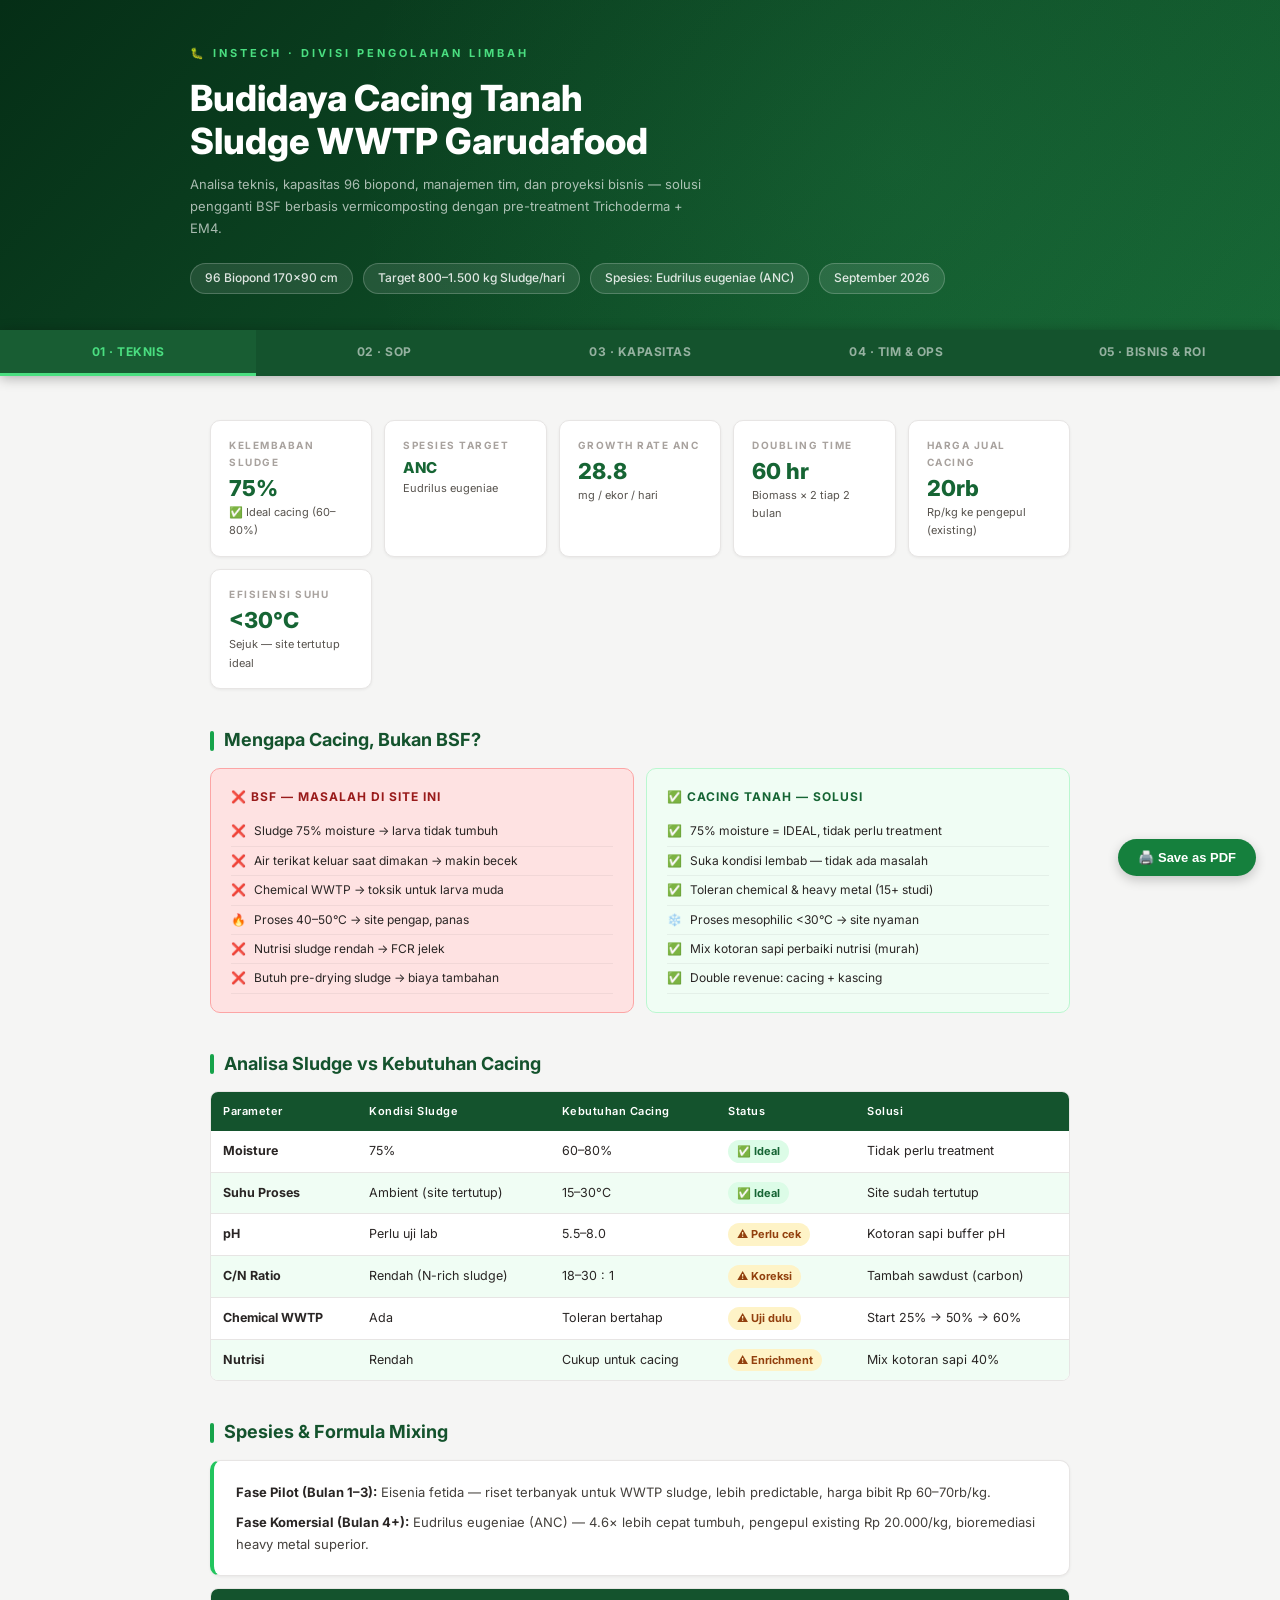
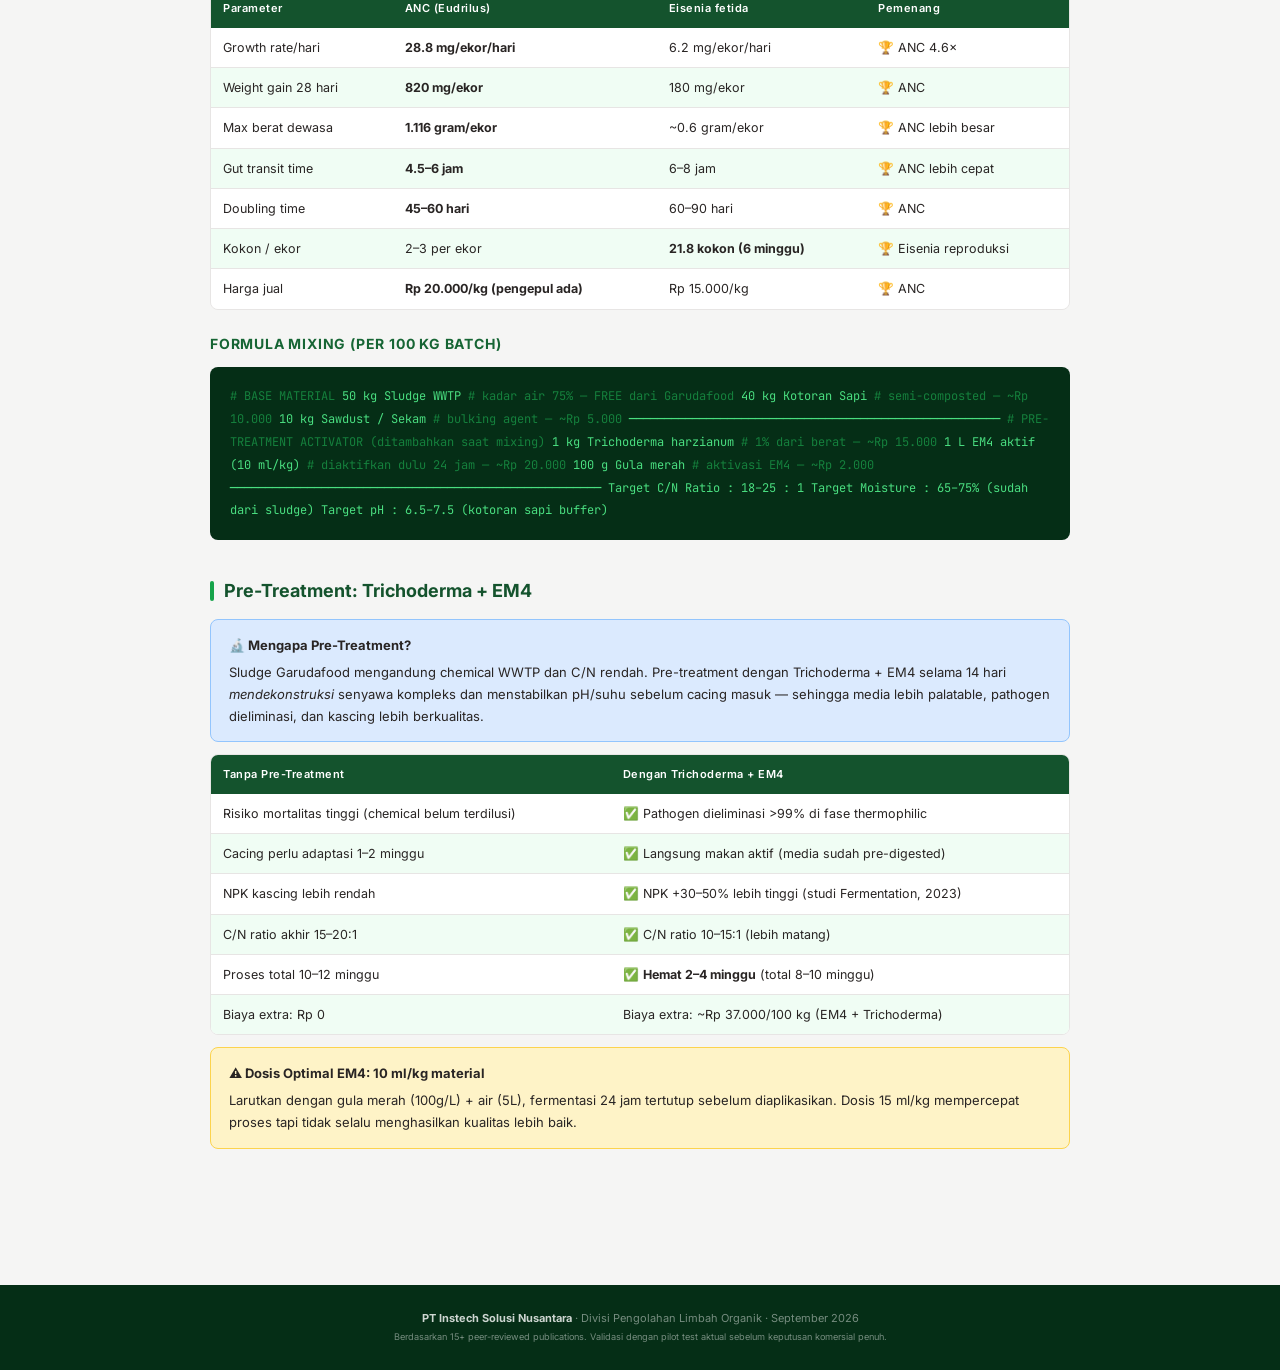
==== commit d63024f9: "Set Sheets API URL + Spreadsheet ID - Apps Script URL: ...Lew/exec - Spreadsheet ID: 1P924bH-iwOSimC" ====
--- a/report_cacing.html
+++ b/report_cacing.html
@@ -3,1859 +3,686 @@
 <head>
 <meta charset="UTF-8">
 <meta name="viewport" content="width=device-width, initial-scale=1.0">
-<title>Analisa & SOP Budidaya Cacing — InsTech</title>
+<title>Cacing Garudafood — InsTech</title>
 <style>
-  @import url('https://fonts.googleapis.com/css2?family=Inter:wght@300;400;500;600;700;800&family=JetBrains+Mono:wght@400;500&display=swap');
-
-  :root {
-    --green-950: #052e16;
-    --green-900: #14532d;
-    --green-800: #166534;
-    --green-700: #15803d;
-    --green-600: #16a34a;
-    --green-500: #22c55e;
-    --green-400: #4ade80;
-    --green-100: #dcfce7;
-    --green-50:  #f0fdf4;
-    --earth-800: #292524;
-    --earth-700: #44403c;
-    --earth-600: #57534e;
-    --earth-400: #a8a29e;
-    --earth-200: #e7e5e4;
-    --earth-100: #f5f5f4;
-    --amber-500: #f59e0b;
-    --amber-100: #fef3c7;
-    --red-500:   #ef4444;
-    --red-100:   #fee2e2;
-    --blue-500:  #3b82f6;
-    --blue-100:  #dbeafe;
-    --white: #ffffff;
-  }
-
-  * { box-sizing: border-box; margin: 0; padding: 0; }
-
-  body {
-    font-family: 'Inter', sans-serif;
-    background: var(--earth-100);
-    color: var(--earth-800);
-    font-size: 14px;
-    line-height: 1.7;
-  }
-
-  /* ─── PRINT ─────────────────────────────────── */
-  @media print {
-    body { background: white; font-size: 12px; }
-    .no-print { display: none !important; }
-    .page-break { page-break-before: always; }
-    .card { break-inside: avoid; }
-    header { -webkit-print-color-adjust: exact; print-color-adjust: exact; }
-    .badge, .status-ok, .status-warn, .status-bad { -webkit-print-color-adjust: exact; print-color-adjust: exact; }
-    table { break-inside: avoid; }
-  }
-
-  /* ─── LAYOUT ─────────────────────────────────── */
-  .container { max-width: 960px; margin: 0 auto; padding: 0 24px 60px; }
-
-  /* ─── COVER ──────────────────────────────────── */
-  header {
-    background: linear-gradient(135deg, var(--green-950) 0%, var(--green-800) 60%, var(--green-700) 100%);
-    color: white;
-    padding: 60px 24px 50px;
-    position: relative;
-    overflow: hidden;
-  }
-  header::before {
-    content: '';
-    position: absolute; inset: 0;
-    background: url("data:image/svg+xml,%3Csvg width='60' height='60' viewBox='0 0 60 60' xmlns='http://www.w3.org/2000/svg'%3E%3Cg fill='none' fill-rule='evenodd'%3E%3Cg fill='%23ffffff' fill-opacity='0.04'%3E%3Ccircle cx='30' cy='30' r='20'/%3E%3C/g%3E%3C/g%3E%3C/svg%3E");
-  }
-  .header-inner { max-width: 960px; margin: 0 auto; position: relative; }
-  .header-logo {
-    font-size: 11px; font-weight: 700; letter-spacing: 3px;
-    color: var(--green-400); text-transform: uppercase; margin-bottom: 20px;
-    display: flex; align-items: center; gap: 8px;
-  }
-  .header-logo span { opacity: 0.5; }
-  h1 {
-    font-size: clamp(28px, 5vw, 42px); font-weight: 800;
-    line-height: 1.15; margin-bottom: 14px;
-  }
-  .header-sub {
-    font-size: 15px; color: rgba(255,255,255,0.7);
-    max-width: 560px; margin-bottom: 32px;
-  }
-  .header-meta {
-    display: flex; flex-wrap: wrap; gap: 20px;
-    font-size: 12px; color: rgba(255,255,255,0.55);
-  }
-  .header-meta strong { color: rgba(255,255,255,0.9); }
-
-  /* ─── TOC ────────────────────────────────────── */
-  .toc {
-    background: white; border-radius: 12px;
-    padding: 28px 32px; margin: 32px 0;
-    box-shadow: 0 1px 4px rgba(0,0,0,.06);
-    border: 1px solid var(--earth-200);
-  }
-  .toc h2 { font-size: 13px; font-weight: 700; letter-spacing: 2px; text-transform: uppercase; color: var(--green-700); margin-bottom: 16px; }
-  .toc ol { padding-left: 20px; display: grid; grid-template-columns: 1fr 1fr; gap: 4px 24px; }
-  .toc li { font-size: 13px; color: var(--earth-700); }
-  .toc a { color: var(--green-700); text-decoration: none; font-weight: 500; }
-  .toc a:hover { text-decoration: underline; }
-  @media (max-width: 600px) { .toc ol { grid-template-columns: 1fr; } }
-
-  /* ─── SECTION HEADINGS ───────────────────────── */
-  .section-header {
-    display: flex; align-items: center; gap: 14px;
-    margin: 48px 0 20px;
-  }
-  .section-number {
-    width: 36px; height: 36px; border-radius: 50%;
-    background: var(--green-700); color: white;
-    font-size: 14px; font-weight: 700;
-    display: flex; align-items: center; justify-content: center;
-    flex-shrink: 0;
-  }
-  .section-title { font-size: 20px; font-weight: 700; color: var(--green-900); }
-  .section-desc { font-size: 13px; color: var(--earth-600); margin-top: 2px; }
-
-  h3 { font-size: 15px; font-weight: 700; color: var(--green-800); margin: 28px 0 10px; }
-  h4 { font-size: 13px; font-weight: 600; color: var(--earth-700); margin: 18px 0 8px; text-transform: uppercase; letter-spacing: 1px; }
-
-  /* ─── CARDS ──────────────────────────────────── */
-  .card {
-    background: white; border-radius: 12px;
-    padding: 24px 28px; margin-bottom: 16px;
-    box-shadow: 0 1px 4px rgba(0,0,0,.06);
-    border: 1px solid var(--earth-200);
-  }
-  .card-green { border-left: 4px solid var(--green-500); }
-  .card-amber { border-left: 4px solid var(--amber-500); }
-  .card-red   { border-left: 4px solid var(--red-500); }
-  .card-blue  { border-left: 4px solid var(--blue-500); }
-
-  .card-grid { display: grid; grid-template-columns: repeat(auto-fit, minmax(240px, 1fr)); gap: 16px; margin-bottom: 16px; }
-
-  .kpi-card {
-    background: white; border-radius: 12px; padding: 20px 22px;
-    border: 1px solid var(--earth-200);
-    box-shadow: 0 1px 4px rgba(0,0,0,.06);
-  }
-  .kpi-label { font-size: 11px; font-weight: 600; text-transform: uppercase; letter-spacing: 1.5px; color: var(--earth-400); margin-bottom: 6px; }
-  .kpi-value { font-size: 26px; font-weight: 800; color: var(--green-800); line-height: 1; }
-  .kpi-sub   { font-size: 12px; color: var(--earth-600); margin-top: 4px; }
-
-  /* ─── TABLES ─────────────────────────────────── */
-  .table-wrap { overflow-x: auto; margin: 16px 0; border-radius: 10px; border: 1px solid var(--earth-200); }
-  table { width: 100%; border-collapse: collapse; background: white; font-size: 13px; }
-  thead { background: var(--green-900); color: white; }
-  thead th { padding: 11px 14px; text-align: left; font-weight: 600; font-size: 12px; letter-spacing: 0.5px; }
-  tbody tr:nth-child(even) { background: var(--green-50); }
-  tbody td { padding: 10px 14px; border-bottom: 1px solid var(--earth-200); vertical-align: top; }
-  tbody tr:last-child td { border-bottom: none; }
-
-  /* ─── STATUS BADGES ──────────────────────────── */
-  .status-ok   { display: inline-flex; align-items: center; gap: 4px; background: var(--green-100); color: var(--green-800); border-radius: 99px; padding: 2px 10px; font-size: 12px; font-weight: 600; }
-  .status-warn { display: inline-flex; align-items: center; gap: 4px; background: var(--amber-100); color: #92400e; border-radius: 99px; padding: 2px 10px; font-size: 12px; font-weight: 600; }
-  .status-bad  { display: inline-flex; align-items: center; gap: 4px; background: var(--red-100); color: #991b1b; border-radius: 99px; padding: 2px 10px; font-size: 12px; font-weight: 600; }
-  .badge { display: inline-flex; align-items: center; gap: 4px; background: var(--green-100); color: var(--green-800); border-radius: 6px; padding: 2px 8px; font-size: 11px; font-weight: 700; }
-
-  /* ─── HIGHLIGHT BOXES ────────────────────────── */
-  .highlight {
-    border-radius: 10px; padding: 18px 22px; margin: 16px 0;
-    font-size: 13px;
-  }
-  .highlight-green { background: var(--green-50); border: 1px solid var(--green-200, #bbf7d0); }
-  .highlight-amber { background: var(--amber-100); border: 1px solid #fcd34d; }
-  .highlight-red   { background: var(--red-100);   border: 1px solid #fca5a5; }
-  .highlight-blue  { background: var(--blue-100);  border: 1px solid #93c5fd; }
-
-  .highlight strong { display: block; margin-bottom: 6px; font-size: 13px; }
-
-  /* ─── FORMULA BOX ────────────────────────────── */
-  .formula {
-    background: var(--green-950); color: var(--green-400);
-    border-radius: 10px; padding: 20px 24px;
-    font-family: 'JetBrains Mono', monospace;
-    font-size: 13px; line-height: 1.8;
-    margin: 16px 0;
-  }
-  .formula .comment { color: var(--green-700); }
-
-  /* ─── CHECKLIST ──────────────────────────────── */
-  .checklist { list-style: none; display: flex; flex-direction: column; gap: 6px; }
-  .checklist li { display: flex; align-items: flex-start; gap: 10px; font-size: 13px; padding: 8px 12px; border-radius: 8px; background: var(--green-50); }
-  .checklist li::before { content: '☐'; color: var(--green-600); font-size: 16px; line-height: 1; flex-shrink: 0; }
-  .checklist li.done::before { content: '✓'; color: var(--green-600); }
-
-  /* ─── TIMELINE ───────────────────────────────── */
-  .timeline { position: relative; padding-left: 32px; }
-  .timeline::before { content: ''; position: absolute; left: 10px; top: 0; bottom: 0; width: 2px; background: var(--green-200, #bbf7d0); }
-  .tl-item { position: relative; margin-bottom: 24px; }
-  .tl-dot { position: absolute; left: -28px; top: 4px; width: 16px; height: 16px; border-radius: 50%; background: var(--green-600); border: 3px solid white; box-shadow: 0 0 0 2px var(--green-300, #86efac); }
-  .tl-week { font-size: 11px; font-weight: 700; text-transform: uppercase; letter-spacing: 1px; color: var(--green-700); margin-bottom: 4px; }
-  .tl-title { font-size: 14px; font-weight: 600; color: var(--earth-800); }
-  .tl-body { font-size: 13px; color: var(--earth-600); margin-top: 4px; }
-
-  /* ─── STEP LIST ──────────────────────────────── */
-  .steps { counter-reset: step; display: flex; flex-direction: column; gap: 14px; }
-  .step { display: flex; gap: 14px; align-items: flex-start; }
-  .step-num {
-    counter-increment: step;
-    width: 28px; height: 28px; border-radius: 50%;
-    background: var(--green-700); color: white;
-    font-size: 12px; font-weight: 700;
-    display: flex; align-items: center; justify-content: center;
-    flex-shrink: 0; margin-top: 1px;
-  }
-  .step-content { flex: 1; }
-  .step-title { font-weight: 600; font-size: 14px; color: var(--earth-800); }
-  .step-body { font-size: 13px; color: var(--earth-600); margin-top: 4px; }
-
-  /* ─── COMPARISON ─────────────────────────────── */
-  .compare-grid { display: grid; grid-template-columns: 1fr 1fr; gap: 16px; margin: 16px 0; }
-  .compare-box { border-radius: 10px; padding: 20px; }
-  .compare-bad  { background: var(--red-100); border: 1px solid #fca5a5; }
-  .compare-good { background: var(--green-100); border: 1px solid #86efac; }
-  .compare-box h4 { font-size: 12px; font-weight: 700; text-transform: uppercase; letter-spacing: 1px; margin-bottom: 12px; }
-  .compare-bad h4  { color: #991b1b; }
-  .compare-good h4 { color: var(--green-800); }
-  .compare-box ul { list-style: none; display: flex; flex-direction: column; gap: 8px; }
-  .compare-box ul li { font-size: 13px; display: flex; gap: 8px; }
-  @media (max-width: 600px) { .compare-grid { grid-template-columns: 1fr; } }
-
-  /* ─── DIVIDER ────────────────────────────────── */
-  .divider { border: none; border-top: 1px solid var(--earth-200); margin: 40px 0; }
-
-  /* ─── FOOTER ─────────────────────────────────── */
-  footer {
-    background: var(--green-950); color: rgba(255,255,255,0.5);
-    text-align: center; padding: 30px 24px;
-    font-size: 12px; margin-top: 60px;
-  }
-  footer strong { color: rgba(255,255,255,0.9); }
-
-  /* ─── PRINT BUTTON ───────────────────────────── */
-  .print-btn {
-    position: fixed; bottom: 28px; right: 28px;
-    background: var(--green-700); color: white;
-    border: none; border-radius: 99px;
-    padding: 12px 22px; font-size: 14px; font-weight: 600;
-    cursor: pointer; box-shadow: 0 4px 16px rgba(0,0,0,0.2);
-    display: flex; align-items: center; gap: 8px;
-    z-index: 99; transition: background 0.2s;
-  }
-  .print-btn:hover { background: var(--green-800); }
-
-  p { margin-bottom: 10px; font-size: 13px; color: var(--earth-700); }
-  ul { padding-left: 18px; font-size: 13px; color: var(--earth-700); }
-  li { margin-bottom: 4px; }
-  strong { color: var(--earth-800); }
-  code { font-family: 'JetBrains Mono', monospace; font-size: 12px; background: var(--earth-200); border-radius: 4px; padding: 1px 5px; }
-
-  .emoji { font-size: 18px; }
+@import url('https://fonts.googleapis.com/css2?family=Inter:wght@300;400;500;600;700;800&family=JetBrains+Mono:wght@400;500&display=swap');
+:root {
+  --g950:#052e16;--g900:#14532d;--g800:#166534;--g700:#15803d;--g600:#16a34a;
+  --g500:#22c55e;--g400:#4ade80;--g200:#bbf7d0;--g100:#dcfce7;--g50:#f0fdf4;
+  --e800:#292524;--e700:#44403c;--e600:#57534e;--e400:#a8a29e;--e200:#e7e5e4;--e100:#f5f5f4;
+  --amber:#f59e0b;--amberL:#fef3c7;--red:#ef4444;--redL:#fee2e2;--blue:#3b82f6;--blueL:#dbeafe;
+}
+*{box-sizing:border-box;margin:0;padding:0}
+body{font-family:'Inter',sans-serif;background:var(--e100);color:var(--e800);font-size:14px;line-height:1.7}
+@media print{body{background:white;font-size:11px}.no-print{display:none!important}.tab-panel{display:block!important}.tabs-nav{position:static}}
+
+/* ── HEADER ── */
+header{background:linear-gradient(135deg,var(--g950),var(--g800));color:white;padding:44px 24px 36px;position:relative;overflow:hidden}
+header::before{content:'';position:absolute;inset:0;background:radial-gradient(circle at 70% 50%,rgba(74,222,128,.08),transparent 60%)}
+.hdr-inner{max-width:900px;margin:0 auto;position:relative}
+.hdr-brand{font-size:11px;font-weight:700;letter-spacing:3px;color:var(--g400);text-transform:uppercase;margin-bottom:14px}
+header h1{font-size:clamp(24px,4vw,36px);font-weight:800;line-height:1.2;margin-bottom:10px}
+header p{font-size:13px;color:rgba(255,255,255,.65);max-width:520px;margin-bottom:24px}
+.hdr-tags{display:flex;flex-wrap:wrap;gap:10px}
+.hdr-tag{background:rgba(255,255,255,.1);border:1px solid rgba(255,255,255,.2);border-radius:99px;padding:4px 14px;font-size:12px;font-weight:500;color:rgba(255,255,255,.85)}
+
+/* ── TABS NAV ── */
+.tabs-nav{position:sticky;top:0;z-index:100;background:var(--g900);display:flex;overflow-x:auto;box-shadow:0 2px 12px rgba(0,0,0,.3)}
+.tab-btn{flex:1;min-width:110px;padding:14px 16px;background:transparent;border:none;border-bottom:3px solid transparent;color:rgba(255,255,255,.55);font-family:inherit;font-size:12px;font-weight:700;cursor:pointer;white-space:nowrap;letter-spacing:.5px;text-transform:uppercase;transition:all .2s}
+.tab-btn:hover{color:white;background:rgba(255,255,255,.05)}
+.tab-btn.active{color:var(--g400);border-bottom-color:var(--g400);background:rgba(74,222,128,.07)}
+.tab-panel{display:none}
+.tab-panel.active{display:block}
+
+/* ── LAYOUT ── */
+.wrap{max-width:900px;margin:0 auto;padding:28px 20px 60px}
+section{margin-bottom:36px}
+
+/* ── TYPOGRAPHY ── */
+h2{font-size:18px;font-weight:700;color:var(--g900);margin:32px 0 12px;display:flex;align-items:center;gap:10px}
+h2::before{content:'';display:block;width:4px;height:20px;background:var(--g600);border-radius:2px;flex-shrink:0}
+h3{font-size:14px;font-weight:700;color:var(--g800);margin:22px 0 8px;text-transform:uppercase;letter-spacing:.8px}
+p{font-size:13px;color:var(--e700);margin-bottom:8px}
+strong{color:var(--e800)}
+
+/* ── KPI GRID ── */
+.kpi-grid{display:grid;grid-template-columns:repeat(auto-fit,minmax(150px,1fr));gap:12px;margin:16px 0}
+.kpi{background:white;border:1px solid var(--e200);border-radius:10px;padding:16px 18px;box-shadow:0 1px 3px rgba(0,0,0,.06)}
+.kpi-label{font-size:10px;font-weight:700;text-transform:uppercase;letter-spacing:1.5px;color:var(--e400);margin-bottom:6px}
+.kpi-val{font-size:22px;font-weight:800;color:var(--g800);line-height:1}
+.kpi-sub{font-size:11px;color:var(--e600);margin-top:4px}
+
+/* ── CARDS ── */
+.card{background:white;border:1px solid var(--e200);border-radius:10px;padding:20px 22px;margin-bottom:12px;box-shadow:0 1px 3px rgba(0,0,0,.06)}
+.card.green{border-left:4px solid var(--g500)}
+.card.amber{border-left:4px solid var(--amber)}
+.card.red{border-left:4px solid var(--red)}
+.card.blue{border-left:4px solid var(--blue)}
+.card-grid{display:grid;grid-template-columns:repeat(auto-fit,minmax(200px,1fr));gap:12px;margin:12px 0}
+.role-card{background:white;border:1px solid var(--e200);border-radius:10px;padding:16px;border-top:4px solid var(--g600)}
+.role-card .role{font-size:10px;font-weight:700;text-transform:uppercase;letter-spacing:1px;color:var(--e400);margin-bottom:6px}
+.role-card .title{font-size:15px;font-weight:700;color:var(--g900);margin-bottom:8px}
+.role-card ul{list-style:none;font-size:12px;color:var(--e700)}
+.role-card ul li{padding:3px 0;border-bottom:1px solid var(--e100)}
+.role-card ul li:last-child{border:none}
+
+/* ── TABLES ── */
+.tbl{overflow-x:auto;margin:12px 0;border-radius:8px;border:1px solid var(--e200)}
+table{width:100%;border-collapse:collapse;background:white;font-size:12.5px}
+thead{background:var(--g900);color:white}
+thead th{padding:10px 12px;text-align:left;font-weight:600;font-size:11px;letter-spacing:.5px}
+tbody tr:nth-child(even){background:var(--g50)}
+tbody td{padding:9px 12px;border-bottom:1px solid var(--e200);vertical-align:top}
+tbody tr:last-child td{border-bottom:none}
+tbody tr.highlight-row{background:#fff7ed!important}
+tbody tr.win-row{background:var(--g50)!important;font-weight:600}
+
+/* ── BADGES ── */
+.ok{display:inline-flex;align-items:center;gap:3px;background:var(--g100);color:var(--g800);border-radius:99px;padding:2px 9px;font-size:11px;font-weight:700}
+.warn{display:inline-flex;align-items:center;gap:3px;background:var(--amberL);color:#92400e;border-radius:99px;padding:2px 9px;font-size:11px;font-weight:700}
+.bad{display:inline-flex;align-items:center;gap:3px;background:var(--redL);color:#991b1b;border-radius:99px;padding:2px 9px;font-size:11px;font-weight:700}
+.tag{display:inline-block;background:var(--g100);color:var(--g800);border-radius:4px;padding:1px 7px;font-size:11px;font-weight:700}
+
+/* ── HIGHLIGHT BOX ── */
+.box{border-radius:8px;padding:14px 18px;margin:12px 0;font-size:13px}
+.box-green{background:var(--g50);border:1px solid var(--g200)}
+.box-amber{background:var(--amberL);border:1px solid #fcd34d}
+.box-red{background:var(--redL);border:1px solid #fca5a5}
+.box-blue{background:var(--blueL);border:1px solid #93c5fd}
+.box strong{display:block;margin-bottom:5px}
+
+/* ── FORMULA ── */
+.formula{background:var(--g950);color:var(--g400);border-radius:8px;padding:18px 20px;font-family:'JetBrains Mono',monospace;font-size:12px;line-height:1.9;margin:12px 0}
+.formula .c{color:var(--g700)}
+
+/* ── STEPS ── */
+.steps{counter-reset:s;display:flex;flex-direction:column;gap:10px}
+.step{display:flex;gap:12px}
+.step-n{counter-increment:s;width:26px;height:26px;border-radius:50%;background:var(--g700);color:white;font-size:11px;font-weight:700;display:flex;align-items:center;justify-content:center;flex-shrink:0;margin-top:2px}
+.step-body .st{font-weight:600;font-size:13px;color:var(--e800)}
+.step-body .sd{font-size:12px;color:var(--e600);margin-top:3px}
+
+/* ── COMPARE ── */
+.cmp{display:grid;grid-template-columns:1fr 1fr;gap:12px;margin:12px 0}
+.cmp-box{border-radius:10px;padding:18px 20px}
+.cmp-g{background:var(--g50);border:1px solid var(--g200)}
+.cmp-r{background:var(--redL);border:1px solid #fca5a5}
+.cmp-box h4{font-size:12px;font-weight:700;text-transform:uppercase;letter-spacing:1px;margin-bottom:10px}
+.cmp-g h4{color:var(--g800)}
+.cmp-r h4{color:#991b1b}
+.cmp-box ul{list-style:none;font-size:12px}
+.cmp-box ul li{padding:4px 0;display:flex;gap:8px;border-bottom:1px solid rgba(0,0,0,.05)}
+@media(max-width:600px){.cmp{grid-template-columns:1fr}}
+
+/* ── TIMELINE ── */
+.timeline{position:relative;padding-left:28px}
+.timeline::before{content:'';position:absolute;left:8px;top:0;bottom:0;width:2px;background:var(--g200)}
+.tl{position:relative;margin-bottom:20px}
+.tl-dot{position:absolute;left:-24px;top:4px;width:14px;height:14px;border-radius:50%;background:var(--g600);border:3px solid white;box-shadow:0 0 0 2px var(--g300,#86efac)}
+.tl-week{font-size:10px;font-weight:700;text-transform:uppercase;letter-spacing:1px;color:var(--g700);margin-bottom:2px}
+.tl-title{font-size:13px;font-weight:600;color:var(--e800)}
+.tl-body{font-size:12px;color:var(--e600);margin-top:3px}
+
+/* ── ROI BARS ── */
+.bar-wrap{display:flex;flex-direction:column;gap:10px;margin:12px 0}
+.bar-row{display:flex;align-items:center;gap:10px}
+.bar-label{width:120px;font-size:12px;font-weight:600;color:var(--e700);flex-shrink:0;text-align:right}
+.bar-track{flex:1;background:var(--e200);border-radius:99px;height:22px;overflow:hidden}
+.bar-fill{height:100%;border-radius:99px;display:flex;align-items:center;padding-left:10px;font-size:11px;font-weight:700;color:white;white-space:nowrap}
+.bar-val{font-size:12px;font-weight:700;color:var(--e700);width:100px;flex-shrink:0}
+
+/* ── DIVIDER ── */
+hr{border:none;border-top:1px solid var(--e200);margin:28px 0}
+
+/* ── PRINT BTN ── */
+.print-btn{position:fixed;bottom:24px;right:24px;background:var(--g700);color:white;border:none;border-radius:99px;padding:11px 20px;font-size:13px;font-weight:600;cursor:pointer;box-shadow:0 4px 12px rgba(0,0,0,.2);z-index:99;display:flex;align-items:center;gap:8px;transition:background .2s}
+.print-btn:hover{background:var(--g800)}
+
+footer{background:var(--g950);color:rgba(255,255,255,.45);text-align:center;padding:24px;font-size:11px;margin-top:40px}
+footer strong{color:rgba(255,255,255,.8)}
 </style>
 </head>
 <body>
 
-<!-- ═══ HEADER ══════════════════════════════════════════════════════ -->
+<!-- HEADER -->
 <header>
-  <div class="header-inner">
-    <div class="header-logo">🐛 InsTech <span>|</span> Divisi Budidaya Cacing</div>
-    <h1>Analisa Teknis & SOP<br>Budidaya Cacing Tanah</h1>
-    <p class="header-sub">
-      Studi kelayakan dan panduan operasional lengkap pengolahan sludge WWTP Garudafood
-      menggunakan teknologi vermicomposting sebagai alternatif pengganti BSF.
-    </p>
-    <div class="header-meta">
-      <div>Disusun <strong>September 2026</strong></div>
-      <div>Versi <strong>1.0</strong></div>
-      <div>Referensi <strong>15+ peer-reviewed studies</strong></div>
-      <div>Status <strong class="status-ok">Feasibility: TINGGI</strong></div>
+  <div class="hdr-inner">
+    <div class="hdr-brand">🐛 InsTech · Divisi Pengolahan Limbah</div>
+    <h1>Budidaya Cacing Tanah<br>Sludge WWTP Garudafood</h1>
+    <p>Analisa teknis, kapasitas 96 biopond, manajemen tim, dan proyeksi bisnis — solusi pengganti BSF berbasis vermicomposting dengan pre-treatment Trichoderma + EM4.</p>
+    <div class="hdr-tags">
+      <span class="hdr-tag">96 Biopond 170×90 cm</span>
+      <span class="hdr-tag">Target 800–1.500 kg Sludge/hari</span>
+      <span class="hdr-tag">Spesies: Eudrilus eugeniae (ANC)</span>
+      <span class="hdr-tag">September 2026</span>
     </div>
   </div>
 </header>
 
-<!-- ═══ CONTAINER ════════════════════════════════════════════════════ -->
-<div class="container">
-
-  <!-- TOC -->
-  <div class="toc no-print">
-    <h2>Daftar Isi</h2>
-    <ol>
-      <li><a href="#exec">Executive Summary</a></li>
-      <li><a href="#problem">Masalah BSF & Solusi Cacing</a></li>
-      <li><a href="#sludge">Analisa Sludge Garudafood</a></li>
-      <li><a href="#spesies">Pemilihan Spesies</a></li>
-      <li><a href="#formula">Formula Mixing Media</a></li>
-      <li><a href="#infrastruktur">Infrastruktur & Tools</a></li>
-      <li><a href="#sop">SOP Operasional</a></li>
-      <li><a href="#harvest">Harvesting & Produk</a></li>
-      <li><a href="#qc">Quality Control</a></li>
-      <li><a href="#troubleshoot">Troubleshooting</a></li>
-      <li><a href="#pilot">Pilot Plan 3 Bulan</a></li>
-      <li><a href="#yield">Expected Yield</a></li>
-      <li><a href="#pretreatment">🆕 Pre-Treatment: Trichoderma & EM4</a></li>
-      <li><a href="#kapasitas">🆕 Kapasitas Cacing per m²</a></li>
-      <li><a href="#growth">🆕 Pertumbuhan & Bobot Cacing</a></li>
-      <li><a href="#master">🆕 Master Formula & Timeline</a></li>
-    </ol>
-  </div>
-
-  <!-- ─────────────────────────────────────────── -->
-  <!-- 0. EXECUTIVE SUMMARY -->
-  <!-- ─────────────────────────────────────────── -->
-  <div class="section-header" id="exec">
-    <div class="section-number">0</div>
-    <div>
-      <div class="section-title">Executive Summary</div>
-      <div class="section-desc">Temuan utama & rekomendasi</div>
-    </div>
-  </div>
-
-  <div class="card-grid">
-    <div class="kpi-card">
-      <div class="kpi-label">Kadar Air Sludge</div>
-      <div class="kpi-value">75%</div>
-      <div class="kpi-sub">✅ Ideal untuk cacing (60–80%)</div>
-    </div>
-    <div class="kpi-card">
-      <div class="kpi-label">Harga Jual Cacing ANC</div>
-      <div class="kpi-value">Rp 20k</div>
-      <div class="kpi-sub">Per kg ke pengepul existing</div>
-    </div>
-    <div class="kpi-card">
-      <div class="kpi-label">Budget Pilot</div>
-      <div class="kpi-value">~Rp 1,9M</div>
-      <div class="kpi-sub">Untuk 3 bulan uji coba</div>
-    </div>
-    <div class="kpi-card">
-      <div class="kpi-label">Durasi per Batch</div>
-      <div class="kpi-value">8–12W</div>
-      <div class="kpi-sub">Minggu hingga kascing matang</div>
-    </div>
-  </div>
-
-  <div class="card card-green">
-    <h3 style="margin-top:0">🎯 Kesimpulan Utama</h3>
-    <p>
-      Berdasarkan analisa karakteristik sludge WWTP Garudafood dan 15+ studi ilmiah peer-reviewed,
-      budidaya cacing tanah (vermicomposting) adalah <strong>solusi yang lebih superior dibandingkan BSF</strong>
-      untuk kondisi spesifik site ini.
-    </p>
-    <p>
-      Kadar air sludge 75% yang menjadi masalah utama BSF justru masuk dalam range <strong>ideal</strong> untuk cacing (60–80%).
-      Site tertutup Garudafood memberikan keunggulan alami: suhu stabil, teduh, dan sejuk bagi pekerja — karena
-      vermicomposting tidak menghasilkan panas berlebih seperti BSF atau composting konvensional.
-    </p>
-    <p style="margin:0">
-      Pasar pengepul sudah tersedia di harga <strong>Rp 20.000/kg ANC</strong>, dan kascing (pupuk cacing) menjadi
-      produk sampingan bernilai yang membuka revenue stream kedua.
-    </p>
-  </div>
-
-  <!-- ─────────────────────────────────────────── -->
-  <!-- 1. MASALAH BSF vs SOLUSI CACING -->
-  <!-- ─────────────────────────────────────────── -->
-  <div class="section-header" id="problem">
-    <div class="section-number">1</div>
-    <div>
-      <div class="section-title">Masalah BSF vs Solusi Cacing</div>
-      <div class="section-desc">Analisa komparatif untuk sludge Garudafood</div>
-    </div>
-  </div>
-
-  <div class="compare-grid">
-    <div class="compare-box compare-bad">
-      <h4>❌ BSF (Kondisi Saat Ini)</h4>
-      <ul>
-        <li>❌ Sludge 75% moisture → larva tidak tumbuh / lambat</li>
-        <li>❌ Air terikat keluar saat dimakan → media makin becek</li>
-        <li>❌ Nutrisi sludge rendah → FCR jelek</li>
-        <li>❌ Chemical WWTP → potensi toksik untuk larva</li>
-        <li>🔥 Menghasilkan panas 40–50°C → site pengap, tidak nyaman</li>
-        <li>❌ Butuh pre-treatment sludge (kurangi moisture) → biaya tambahan</li>
-      </ul>
-    </div>
-    <div class="compare-box compare-good">
-      <h4>✅ Cacing Tanah (Solusi)</h4>
-      <ul>
-        <li>✅ Toleran moisture 60–80% → 75% IDEAL, tanpa treatment</li>
-        <li>✅ Suka kondisi becek/lembab → tidak ada masalah air terikat</li>
-        <li>✅ Campuran kotoran sapi perbaiki nutrisi (murah)</li>
-        <li>✅ Terbukti toleran chemical WWTP & logam berat (15+ studi)</li>
-        <li>❄️ Proses mesophilic <30°C → site tetap sejuk, nyaman pekerja</li>
-        <li>✅ Double produk: cacing hidup + kascing premium</li>
-      </ul>
-    </div>
-  </div>
-
-  <!-- ─────────────────────────────────────────── -->
-  <!-- 2. ANALISA SLUDGE -->
-  <!-- ─────────────────────────────────────────── -->
-  <div class="section-header" id="sludge">
-    <div class="section-number">2</div>
-    <div>
-      <div class="section-title">Analisa Sludge WWTP Garudafood</div>
-      <div class="section-desc">Parameter vs kebutuhan optimal cacing</div>
-    </div>
-  </div>
-
-  <div class="table-wrap">
-    <table>
-      <thead>
-        <tr>
-          <th>Parameter</th>
-          <th>Kondisi Sludge</th>
-          <th>Kebutuhan Optimal Cacing</th>
-          <th>Status</th>
-          <th>Solusi</th>
-        </tr>
-      </thead>
-      <tbody>
-        <tr>
-          <td><strong>Kadar Air (Moisture)</strong></td>
-          <td>~75%</td>
-          <td>60–80%</td>
-          <td><span class="status-ok">✅ IDEAL</span></td>
-          <td>Tidak perlu treatment</td>
-        </tr>
-        <tr>
-          <td><strong>pH</strong></td>
-          <td>Perlu uji lab</td>
-          <td>5.5–8.0</td>
-          <td><span class="status-warn">⚠️ Perlu Cek</span></td>
-          <td>Campurkan kotoran sapi (buffer pH)</td>
-        </tr>
-        <tr>
-          <td><strong>Suhu Media</strong></td>
-          <td>Ambient (site tertutup)</td>
-          <td>15–30°C</td>
-          <td><span class="status-ok">✅ IDEAL</span></td>
-          <td>Site tertutup → suhu stabil</td>
-        </tr>
-        <tr>
-          <td><strong>C/N Ratio</strong></td>
-          <td>Rendah (sludge cenderung N-rich)</td>
-          <td>18–30:1</td>
-          <td><span class="status-warn">⚠️ Perlu Perbaikan</span></td>
-          <td>Tambah kotoran sapi + sawdust (carbon source)</td>
-        </tr>
-        <tr>
-          <td><strong>Chemical WWTP</strong></td>
-          <td>Ada</td>
-          <td>Toleran dalam konsentrasi tertentu</td>
-          <td><span class="status-warn">⚠️ Uji Bertahap</span></td>
-          <td>Start 25% → 50% ratio sludge bertahap</td>
-        </tr>
-        <tr>
-          <td><strong>Nutrisi Organik</strong></td>
-          <td>Rendah</td>
-          <td>Cukup untuk cacing</td>
-          <td><span class="status-warn">⚠️ Perlu Enrichment</span></td>
-          <td>Mix dengan kotoran sapi (cheap &amp; effective)</td>
-        </tr>
-        <tr>
-          <td><strong>Konsistensi/Tekstur</strong></td>
-          <td>Becek, encer</td>
-          <td>Lembab, porous</td>
-          <td><span class="status-ok">✅ OK</span></td>
-          <td>Tambah sawdust/sekam (improve struktur)</td>
-        </tr>
-      </tbody>
-    </table>
-  </div>
-
-  <div class="highlight highlight-green">
-    <strong>💡 Key Insight dari Riset Ilmiah</strong>
-    Studi vermicomposting sludge industri makanan (bakery, food processing, pulp &amp; paper) dengan Eisenia fetida
-    <strong>tidak menunjukkan mortalitas signifikan</strong> dan menghasilkan pertumbuhan positif 10–30%.
-    Cacing bahkan menyerap heavy metals ke jaringan tubuhnya → kascing yang dihasilkan lebih bersih dari sludge aslinya.
-  </div>
-
-  <!-- ─────────────────────────────────────────── -->
-  <!-- 3. SPESIES -->
-  <!-- ─────────────────────────────────────────── -->
-  <div class="section-header" id="spesies">
-    <div class="section-number">3</div>
-    <div>
-      <div class="section-title">Pemilihan Spesies Cacing</div>
-      <div class="section-desc">Perbandingan 3 spesies utama untuk konteks ini</div>
-    </div>
-  </div>
-
-  <div class="table-wrap">
-    <table>
-      <thead>
-        <tr>
-          <th>Spesies</th>
-          <th>Nama Populer</th>
-          <th>Keunggulan</th>
-          <th>Kekurangan</th>
-          <th>Rekomendasi</th>
-        </tr>
-      </thead>
-      <tbody>
-        <tr>
-          <td><em>Eisenia fetida</em></td>
-          <td>Tiger Worm / Cacing Merah</td>
-          <td>
-            ✅ Toleransi chemical &amp; heavy metal tertinggi<br>
-            ✅ Paling banyak riset untuk sludge WWTP<br>
-            ✅ Reproduksi cepat<br>
-            ✅ Toleran suhu tinggi
-          </td>
-          <td>Harga bibit Rp 70.000/kg</td>
-          <td><span class="badge">⭐ FASE PILOT</span><br><small>Paling aman untuk uji coba sludge</small></td>
-        </tr>
-        <tr>
-          <td><em>Lumbricus rubellus</em></td>
-          <td>Cacing Merah / Lumbricus</td>
-          <td>
-            ✅ Produktivitas tertinggi (106 kokon/tahun)<br>
-            ✅ Survival rate tinggi<br>
-            ✅ Mudah beradaptasi
-          </td>
-          <td>Riset untuk sludge food processing lebih sedikit</td>
-          <td><span class="badge">⭐⭐ Alternatif</span><br><small>Setelah pilot E. fetida sukses</small></td>
-        </tr>
-        <tr style="background: #f0fdf4;">
-          <td><strong><em>Eudrilus eugeniae</em></strong></td>
-          <td><strong>ANC (African Night Crawler)</strong></td>
-          <td>
-            ✅ <strong>Pengepul sudah ada (Rp 20.000/kg)</strong><br>
-            ✅ Bioremediasi heavy metal SUPERIOR<br>
-            ✅ Pertumbuhan cepat di iklim tropis<br>
-            ✅ Ukuran besar → nilai jual tinggi
-          </td>
-          <td>
-            Riset sludge food processing lebih sedikit<br>
-            Butuh suhu stabil (tropis)
-          </td>
-          <td><span class="badge" style="background:#166534;color:white">⭐⭐⭐⭐ TARGET</span><br><small>Scale-up komersial</small></td>
-        </tr>
-      </tbody>
-    </table>
-  </div>
-
-  <div class="highlight highlight-blue">
-    <strong>🎯 Strategi Dua Fase:</strong>
-    <strong>Fase 1 (Pilot, bulan 1–3):</strong> Eisenia fetida — karena riset untuk WWTP sludge paling banyak dan predictable. <br>
-    <strong>Fase 2 (Scale-up, bulan 4+):</strong> Eudrilus eugeniae (ANC) — karena pasar pengepul sudah ada di Rp 20.000/kg dan bioremediasi heavy metal lebih baik untuk konteks Garudafood.
-  </div>
-
-  <!-- ─────────────────────────────────────────── -->
-  <!-- 4. FORMULA MIXING -->
-  <!-- ─────────────────────────────────────────── -->
-  <div class="section-header" id="formula">
-    <div class="section-number">4</div>
-    <div>
-      <div class="section-title">Formula Mixing Media</div>
-      <div class="section-desc">Berdasarkan multi-study best practices untuk sludge WWTP</div>
-    </div>
-  </div>
-
-  <div class="formula">
-    <span class="comment"># Formula Target (per 100 kg batch) — berdasarkan 15+ studi</span><br>
-    <br>
-    50 kg  Sludge WWTP Garudafood    <span class="comment"># kadar air 75%, FREE (internal)</span><br>
-    40 kg  Kotoran Sapi              <span class="comment"># semi-composted, ~Rp 10.000</span><br>
-    10 kg  Sawdust / Sekam Padi      <span class="comment"># bulking agent, ~Rp 5.000</span><br>
-    ─────────────────────────────────────────────<br>
-    100 kg TOTAL INPUT               <span class="comment"># biaya material: ~Rp 15.000/100kg</span><br>
-    <br>
-    Target C/N Ratio : 18–25 : 1<br>
-    Target Moisture  : 65–75%  (sudah ideal dari sludge)<br>
-    Target pH        : 6.5–7.5 (kotoran sapi sebagai buffer)<br>
-    Stocking Cacing  : 0.5 kg per 100 kg media
-  </div>
-
-  <div class="table-wrap">
-    <table>
-      <thead><tr><th>Batch</th><th>Sludge</th><th>Kotoran Sapi</th><th>Sawdust</th><th>Tujuan</th></tr></thead>
-      <tbody>
-        <tr>
-          <td><strong>A (Kontrol)</strong></td>
-          <td>0%</td>
-          <td>90%</td>
-          <td>10%</td>
-          <td>Baseline, pastikan cacing hidup sehat</td>
-        </tr>
-        <tr>
-          <td><strong>B (Low Sludge)</strong></td>
-          <td>25%</td>
-          <td>65%</td>
-          <td>10%</td>
-          <td>Tes toleransi awal chemical</td>
-        </tr>
-        <tr style="background:#f0fdf4;">
-          <td><strong>C (Target ⭐)</strong></td>
-          <td>50%</td>
-          <td>40%</td>
-          <td>10%</td>
-          <td><strong>Formula komersial target</strong></td>
-        </tr>
-        <tr>
-          <td><strong>D (High Sludge)</strong></td>
-          <td>75%</td>
-          <td>15%</td>
-          <td>10%</td>
-          <td>Tes batas maksimum</td>
-        </tr>
-      </tbody>
-    </table>
-  </div>
-
-  <!-- ─────────────────────────────────────────── -->
-  <!-- 5. INFRASTRUKTUR -->
-  <!-- ─────────────────────────────────────────── -->
-  <div class="section-header" id="infrastruktur">
-    <div class="section-number">5</div>
-    <div>
-      <div class="section-title">Infrastruktur & Tools</div>
-      <div class="section-desc">Setup fisik yang dibutuhkan untuk pilot</div>
-    </div>
-  </div>
-
-  <h3>Container System — Tray Bertingkat (Rekomendasi Pilot)</h3>
-
-  <div class="card">
-    <div style="font-family:'JetBrains Mono',monospace;font-size:12px;line-height:2;color:var(--earth-700);padding:8px;background:var(--earth-100);border-radius:8px;margin-bottom:16px;white-space:pre;">
-┌─────────────────────────────────────────┐
-│  TRAY 4  (Feeding zone — media fresh)   │  ← Cacing migrasi ke sini
-├─────────────────────────────────────────┤
-│  TRAY 3  (Active zone)                  │
-├─────────────────────────────────────────┤
-│  TRAY 2  (Transition zone)              │
-├─────────────────────────────────────────┤
-│  TRAY 1  (Harvest zone — kascing matang)│  ← Panen dari sini
-└──────────────────┬──────────────────────┘
-                   ↓
-           [Ember penampung leachate / liquid kascing]
-    </div>
-    <p>Dimensi per tray: <strong>100 cm × 50 cm × 30 cm</strong> &nbsp;|&nbsp; Kapasitas: 100–150 kg media per tray &nbsp;|&nbsp; Drainage holes: Ø5mm, jarak 10cm</p>
-  </div>
-
-  <h3>Investasi Tools (One-Time)</h3>
-  <div class="table-wrap">
-    <table>
-      <thead><tr><th>Item</th><th>Qty</th><th>Estimasi Harga</th><th>Fungsi</th></tr></thead>
-      <tbody>
-        <tr><td>pH meter digital (soil)</td><td>1</td><td>Rp 100.000</td><td>Monitor pH media harian</td></tr>
-        <tr><td>Thermometer digital</td><td>2</td><td>Rp 60.000</td><td>Suhu media + ruangan</td></tr>
-        <tr><td>Moisture meter</td><td>1</td><td>Rp 150.000</td><td>Cek kelembaban media</td></tr>
-        <tr><td>Timbangan digital 5 kg</td><td>1</td><td>Rp 200.000</td><td>Weighing cacing &amp; material</td></tr>
-        <tr><td>Sprayer / gembor</td><td>2</td><td>Rp 100.000</td><td>Penyiraman merata</td></tr>
-        <tr><td>Sekop kecil stainless</td><td>3</td><td>Rp 150.000</td><td>Mixing &amp; aerasi media</td></tr>
-        <tr><td>Ayakan 5mm</td><td>1</td><td>Rp 200.000</td><td>Screening kascing</td></tr>
-        <tr><td>Ember plastik 20L</td><td>5</td><td>Rp 250.000</td><td>Mixing, penampung leachate</td></tr>
-        <tr><td>Sarung tangan karet</td><td>10 pasang</td><td>Rp 100.000</td><td>Safety pekerja</td></tr>
-        <tr><td>Logbook / clipboard</td><td>1</td><td>Rp 50.000</td><td>Recording data harian</td></tr>
-        <tr style="background:#f0fdf4;"><td><strong>TOTAL</strong></td><td colspan="2"><strong>~Rp 1.360.000</strong></td><td>One-time investment</td></tr>
-      </tbody>
-    </table>
-  </div>
-
-  <!-- ─────────────────────────────────────────── -->
-  <!-- 6. SOP OPERASIONAL -->
-  <!-- ─────────────────────────────────────────── -->
-  <div class="section-header page-break" id="sop">
-    <div class="section-number">6</div>
-    <div>
-      <div class="section-title">SOP Operasional</div>
-      <div class="section-desc">Step-by-step dari persiapan media hingga maintenance rutin</div>
-    </div>
-  </div>
-
-  <h3>6.1 — Preparasi Media (Day 0)</h3>
-  <div class="steps">
-    <div class="step">
-      <div class="step-num">1</div>
-      <div class="step-content">
-        <div class="step-title">Mixing Material</div>
-        <div class="step-body">Susun layering: kotoran sapi → sludge → sawdust → ulangi. Aduk dengan sekop (folding technique) 5–7 kali sampai homogen. Waktu: ±20 menit per 100 kg.</div>
-      </div>
-    </div>
-    <div class="step">
-      <div class="step-num">2</div>
-      <div class="step-content">
-        <div class="step-title">Parameter Check</div>
-        <div class="step-body">
-          Ukur moisture (genggam test: 1–2 tetes = ideal), pH (target 6.5–7.5), suhu media (harus &lt;30°C sebelum cacing masuk).
-          Jika pH &lt;6 → tambah kapur dolomit 1%. Jika moisture &gt;75% → tambah sawdust extra.
-        </div>
-      </div>
-    </div>
-    <div class="step">
-      <div class="step-num">3</div>
-      <div class="step-content">
-        <div class="step-title">Loading ke Tray</div>
-        <div class="step-body">Isi tray 20–25 cm (jangan lebih, cacing butuh aerasi). Ratakan, JANGAN dipadatkan. Spray permukaan ringan untuk lembabkan.</div>
-      </div>
-    </div>
-    <div class="step">
-      <div class="step-num">4</div>
-      <div class="step-content">
-        <div class="step-title">Pre-Composting / Resting (3–7 hari)</div>
-        <div class="step-body">Diamkan tanpa cacing selama 3–7 hari. Tujuan: stabilisasi pH, suhu turun, mikroba mulai aktif. Monitor suhu harian — tunggu sampai &lt;28°C sebelum masukkan cacing.</div>
-      </div>
-    </div>
-  </div>
-
-  <h3>6.2 — Introduksi Cacing (Day 7–10)</h3>
-  <div class="card card-amber">
-    <strong>⚠️ WAJIB: Aklimatisasi Bertahap</strong>
-    <p style="margin-top:8px;margin-bottom:0">Jangan langsung tuang semua cacing ke media! Masukkan 20% dulu (small batch test). Observasi 24 jam. Jika cacing masuk ke media sendiri (menggali) = TANDA BAGUS. Jika tetap di permukaan = ada masalah pH/suhu/chemical.</p>
-  </div>
-
-  <div class="steps">
-    <div class="step">
-      <div class="step-num">1</div>
-      <div class="step-content">
-        <div class="step-title">Cek Bibit (30 menit)</div>
-        <div class="step-body">Visual check: cacing aktif bergerak, warna cerah, tidak berbau busuk, ada kokon di media. Jika mortalitas &gt;10% saat terima → komplain supplier.</div>
-      </div>
-    </div>
-    <div class="step">
-      <div class="step-num">2</div>
-      <div class="step-content">
-        <div class="step-title">Aklimatisasi Suhu (2 jam)</div>
-        <div class="step-body">Taruh kemasan bibit (tertutup) di area budidaya selama 2 jam. Biarkan suhu media bibit menyesuaikan suhu ruangan sebelum dibuka.</div>
-      </div>
-    </div>
-    <div class="step">
-      <div class="step-num">3</div>
-      <div class="step-content">
-        <div class="step-title">Small Batch Test (20%)</div>
-        <div class="step-body">Spread 20% bibit di permukaan 1 tray. Tutup dengan karung goni basah. Amati 24 jam. ✅ = cacing gali masuk sendiri. ❌ = cacing tidak mau masuk → troubleshoot sebelum lanjut.</div>
-      </div>
-    </div>
-    <div class="step">
-      <div class="step-num">4</div>
-      <div class="step-content">
-        <div class="step-title">Full Stocking (Day 2–3)</div>
-        <div class="step-body">Release sisa 80% cacing jika small batch test OK. Spread merata di seluruh tray. Ratio: 500 gram per 100 kg media. Tutup kembali dengan karung goni basah atau koran basah.</div>
-      </div>
-    </div>
-  </div>
-
-  <h3>6.3 — Maintenance Rutin</h3>
-  <div class="table-wrap">
-    <table>
-      <thead><tr><th>Frekuensi</th><th>Aktivitas</th><th>Durasi</th></tr></thead>
-      <tbody>
-        <tr>
-          <td><strong>Harian</strong></td>
-          <td>
-            ✦ Visual check penutup (karung goni basah?) <br>
-            ✦ Moisture spray jika permukaan kering <br>
-            ✦ Ukur suhu media (target 20–28°C) <br>
-            ✦ Odor check (bau earthy = OK, bau busuk/ammonia = masalah) <br>
-            ✦ Kosongkan ember leachate
-          </td>
-          <td>5–10 menit</td>
-        </tr>
-        <tr>
-          <td><strong>Mingguan</strong></td>
-          <td>
-            ✦ Ukur pH &amp; moisture dengan alat ukur <br>
-            ✦ Gali media 10–15 cm (random sampling), hitung cacing &amp; kokon <br>
-            ✦ Top feeding jika media sudah mulai habis (5 cm layer fresh) <br>
-            ✦ Aerasi ringan jika media padat (aduk lembut, depth 10 cm)
-          </td>
-          <td>30 menit</td>
-        </tr>
-        <tr>
-          <td><strong>Bulanan</strong></td>
-          <td>
-            ✦ Biomass weighing (timbang 10% sample cacing) <br>
-            ✦ Kokon count per kg media <br>
-            ✦ Mortality rate calculation (normal &lt;10%/bulan) <br>
-            ✦ Media consumption assessment (berapa % sudah jadi kascing?)
-          </td>
-          <td>1–2 jam</td>
-        </tr>
-      </tbody>
-    </table>
-  </div>
-
-  <div class="highlight highlight-amber">
-    <strong>⚠️ Aturan Emas Penyiraman</strong>
-    Gunakan sprayer (mist), BUKAN guyur langsung. Volume max 500 ml per tray per sesi.
-    Test setelah spray: genggam → 1–2 tetes keluar = STOP. Overwatering adalah penyebab utama kematian cacing massal.
-    Jika pakai air PAM: endapkan 24 jam dulu (chlorine menguap).
-  </div>
-
-  <!-- ─────────────────────────────────────────── -->
-  <!-- 7. HARVESTING -->
-  <!-- ─────────────────────────────────────────── -->
-  <div class="section-header" id="harvest">
-    <div class="section-number">7</div>
-    <div>
-      <div class="section-title">Harvesting & Produk Akhir</div>
-      <div class="section-desc">Kapan dan bagaimana cara panen</div>
-    </div>
-  </div>
-
-  <h3>Indikator Kascing Siap Panen</h3>
-  <div class="table-wrap">
-    <table>
-      <thead><tr><th>Indikator</th><th>Belum Matang</th><th>Siap Panen ✅</th></tr></thead>
-      <tbody>
-        <tr><td><strong>Warna</strong></td><td>Coklat muda-sedang</td><td>Hitam pekat (seperti tanah humus)</td></tr>
-        <tr><td><strong>Tekstur</strong></td><td>Ada serat kasar</td><td>Remah halus, granular</td></tr>
-        <tr><td><strong>Bau</strong></td><td>Bau organik (seperti kompos)</td><td>Earthy smell (tanah hutan)</td></tr>
-        <tr><td><strong>C/N Ratio</strong></td><td>&gt;20:1</td><td>&lt;15:1 (ideal 10–15)</td></tr>
-        <tr><td><strong>Cacing</strong></td><td>Masih banyak di layer ini</td><td>Migrasi ke layer atas (cari makan baru)</td></tr>
-        <tr><td><strong>Timeline</strong></td><td>&lt;8 minggu</td><td>8–12 minggu setelah stocking</td></tr>
-      </tbody>
-    </table>
-  </div>
-
-  <h3>Metode Panen: Migration Method (Termudah)</h3>
-  <div class="steps">
-    <div class="step">
-      <div class="step-num">1</div>
-      <div class="step-content">
-        <div class="step-title">Week 10 — Siapkan Tray Baru di Atas</div>
-        <div class="step-body">Stop top feeding di tray yang mau dipanen. Siapkan tray baru berisi media fresh 15 cm tepat di atas tray harvest. Biarkan 1–2 minggu.</div>
-      </div>
-    </div>
-    <div class="step">
-      <div class="step-num">2</div>
-      <div class="step-content">
-        <div class="step-title">Week 12 — Angkat Tray Bawah</div>
-        <div class="step-body">90% cacing sudah migrasi ke tray atas. Angkat tray bawah → isinya adalah kascing matang. Pisahkan sisa cacing (10%) manual.</div>
-      </div>
-    </div>
-    <div class="step">
-      <div class="step-num">3</div>
-      <div class="step-content">
-        <div class="step-title">Post-Harvest Processing</div>
-        <div class="step-body">Ayak (mesh 5mm), shade dry 1–2 minggu (target moisture 30–40%), sieve final, packaging.</div>
-      </div>
-    </div>
-  </div>
-
-  <h3>Produk &amp; Pemanfaatan</h3>
-  <div class="card-grid">
-    <div class="kpi-card">
-      <div class="kpi-label">Produk 1 — Cacing Hidup</div>
-      <div class="kpi-value" style="font-size:18px">Rp 20rb/kg</div>
-      <div class="kpi-sub">Ke pengepul (sudah ada). Umpan pancing, pakan ikan, ekspor.</div>
-    </div>
-    <div class="kpi-card">
-      <div class="kpi-label">Produk 2 — Kascing (Vermicompost)</div>
-      <div class="kpi-value" style="font-size:18px">Rp 500–5rb/kg</div>
-      <div class="kpi-sub">Grade curah hingga premium. Pupuk organik nilai tinggi.</div>
-    </div>
-    <div class="kpi-card">
-      <div class="kpi-label">Produk 3 — Leachate (Air Kascing)</div>
-      <div class="kpi-value" style="font-size:18px">Rp 10–25rb/L</div>
-      <div class="kpi-sub">Pupuk cair organik. Diencerkan 1:20 untuk semprot tanaman.</div>
-    </div>
-  </div>
-
-  <!-- ─────────────────────────────────────────── -->
-  <!-- 8. QUALITY CONTROL -->
-  <!-- ─────────────────────────────────────────── -->
-  <div class="section-header" id="qc">
-    <div class="section-number">8</div>
-    <div>
-      <div class="section-title">Quality Control</div>
-      <div class="section-desc">Parameter kascing dan standar mutu SNI 7763:2018</div>
-    </div>
-  </div>
-
-  <div class="table-wrap">
-    <table>
-      <thead><tr><th>Parameter</th><th>SNI 7763:2018</th><th>Grade A (Premium)</th><th>Test Method</th></tr></thead>
+<!-- TAB NAVIGATION -->
+<nav class="tabs-nav" role="tablist">
+  <button class="tab-btn active" onclick="switchTab('teknis',this)">01 · Teknis</button>
+  <button class="tab-btn" onclick="switchTab('sop',this)">02 · SOP</button>
+  <button class="tab-btn" onclick="switchTab('kapasitas',this)">03 · Kapasitas</button>
+  <button class="tab-btn" onclick="switchTab('tim',this)">04 · Tim & Ops</button>
+  <button class="tab-btn" onclick="switchTab('bisnis',this)">05 · Bisnis & ROI</button>
+</nav>
+
+<!-- ═══════════════════════════════════════════════════════ -->
+<!-- TAB 1 — TEKNIS -->
+<!-- ═══════════════════════════════════════════════════════ -->
+<div id="tab-teknis" class="tab-panel active">
+<div class="wrap">
+
+  <section>
+    <div class="kpi-grid">
+      <div class="kpi"><div class="kpi-label">Kelembaban Sludge</div><div class="kpi-val">75%</div><div class="kpi-sub">✅ Ideal cacing (60–80%)</div></div>
+      <div class="kpi"><div class="kpi-label">Spesies Target</div><div class="kpi-val" style="font-size:15px">ANC</div><div class="kpi-sub">Eudrilus eugeniae</div></div>
+      <div class="kpi"><div class="kpi-label">Growth Rate ANC</div><div class="kpi-val">28.8</div><div class="kpi-sub">mg / ekor / hari</div></div>
+      <div class="kpi"><div class="kpi-label">Doubling Time</div><div class="kpi-val">60 hr</div><div class="kpi-sub">Biomass × 2 tiap 2 bulan</div></div>
+      <div class="kpi"><div class="kpi-label">Harga Jual Cacing</div><div class="kpi-val">20rb</div><div class="kpi-sub">Rp/kg ke pengepul (existing)</div></div>
+      <div class="kpi"><div class="kpi-label">Efisiensi Suhu</div><div class="kpi-val">&lt;30°C</div><div class="kpi-sub">Sejuk — site tertutup ideal</div></div>
+    </div>
+  </section>
+
+  <section>
+    <h2>Mengapa Cacing, Bukan BSF?</h2>
+    <div class="cmp">
+      <div class="cmp-box cmp-r">
+        <h4>❌ BSF — Masalah di Site Ini</h4>
+        <ul>
+          <li><span>❌</span> Sludge 75% moisture → larva tidak tumbuh</li>
+          <li><span>❌</span> Air terikat keluar saat dimakan → makin becek</li>
+          <li><span>❌</span> Chemical WWTP → toksik untuk larva muda</li>
+          <li><span>🔥</span> Proses 40–50°C → site pengap, panas</li>
+          <li><span>❌</span> Nutrisi sludge rendah → FCR jelek</li>
+          <li><span>❌</span> Butuh pre-drying sludge → biaya tambahan</li>
+        </ul>
+      </div>
+      <div class="cmp-box cmp-g">
+        <h4>✅ Cacing Tanah — Solusi</h4>
+        <ul>
+          <li><span>✅</span> 75% moisture = IDEAL, tidak perlu treatment</li>
+          <li><span>✅</span> Suka kondisi lembab — tidak ada masalah</li>
+          <li><span>✅</span> Toleran chemical & heavy metal (15+ studi)</li>
+          <li><span>❄️</span> Proses mesophilic &lt;30°C → site nyaman</li>
+          <li><span>✅</span> Mix kotoran sapi perbaiki nutrisi (murah)</li>
+          <li><span>✅</span> Double revenue: cacing + kascing</li>
+        </ul>
+      </div>
+    </div>
+  </section>
+
+  <section>
+    <h2>Analisa Sludge vs Kebutuhan Cacing</h2>
+    <div class="tbl"><table>
+      <thead><tr><th>Parameter</th><th>Kondisi Sludge</th><th>Kebutuhan Cacing</th><th>Status</th><th>Solusi</th></tr></thead>
+      <tbody>
+        <tr><td><strong>Moisture</strong></td><td>75%</td><td>60–80%</td><td><span class="ok">✅ Ideal</span></td><td>Tidak perlu treatment</td></tr>
+        <tr><td><strong>Suhu Proses</strong></td><td>Ambient (site tertutup)</td><td>15–30°C</td><td><span class="ok">✅ Ideal</span></td><td>Site sudah tertutup</td></tr>
+        <tr><td><strong>pH</strong></td><td>Perlu uji lab</td><td>5.5–8.0</td><td><span class="warn">⚠️ Perlu cek</span></td><td>Kotoran sapi buffer pH</td></tr>
+        <tr><td><strong>C/N Ratio</strong></td><td>Rendah (N-rich sludge)</td><td>18–30 : 1</td><td><span class="warn">⚠️ Koreksi</span></td><td>Tambah sawdust (carbon)</td></tr>
+        <tr><td><strong>Chemical WWTP</strong></td><td>Ada</td><td>Toleran bertahap</td><td><span class="warn">⚠️ Uji dulu</span></td><td>Start 25% → 50% → 60%</td></tr>
+        <tr><td><strong>Nutrisi</strong></td><td>Rendah</td><td>Cukup untuk cacing</td><td><span class="warn">⚠️ Enrichment</span></td><td>Mix kotoran sapi 40%</td></tr>
+      </tbody>
+    </table></div>
+  </section>
+
+  <section>
+    <h2>Spesies & Formula Mixing</h2>
+    <div class="card green">
+      <p><strong>Fase Pilot (Bulan 1–3):</strong> Eisenia fetida — riset terbanyak untuk WWTP sludge, lebih predictable, harga bibit Rp 60–70rb/kg.</p>
+      <p style="margin:0"><strong>Fase Komersial (Bulan 4+):</strong> Eudrilus eugeniae (ANC) — 4.6× lebih cepat tumbuh, pengepul existing Rp 20.000/kg, bioremediasi heavy metal superior.</p>
+    </div>
+    <div class="tbl"><table>
+      <thead><tr><th>Parameter</th><th>ANC (Eudrilus)</th><th>Eisenia fetida</th><th>Pemenang</th></tr></thead>
+      <tbody>
+        <tr><td>Growth rate/hari</td><td><strong>28.8 mg/ekor/hari</strong></td><td>6.2 mg/ekor/hari</td><td>🏆 ANC 4.6×</td></tr>
+        <tr><td>Weight gain 28 hari</td><td><strong>820 mg/ekor</strong></td><td>180 mg/ekor</td><td>🏆 ANC</td></tr>
+        <tr><td>Max berat dewasa</td><td><strong>1.116 gram/ekor</strong></td><td>~0.6 gram/ekor</td><td>🏆 ANC lebih besar</td></tr>
+        <tr><td>Gut transit time</td><td><strong>4.5–6 jam</strong></td><td>6–8 jam</td><td>🏆 ANC lebih cepat</td></tr>
+        <tr><td>Doubling time</td><td><strong>45–60 hari</strong></td><td>60–90 hari</td><td>🏆 ANC</td></tr>
+        <tr><td>Kokon / ekor</td><td>2–3 per ekor</td><td><strong>21.8 kokon (6 minggu)</strong></td><td>🏆 Eisenia reproduksi</td></tr>
+        <tr><td>Harga jual</td><td><strong>Rp 20.000/kg (pengepul ada)</strong></td><td>Rp 15.000/kg</td><td>🏆 ANC</td></tr>
+      </tbody>
+    </table></div>
+
+    <h3>Formula Mixing (per 100 kg batch)</h3>
+    <div class="formula">
+<span class="c"># BASE MATERIAL</span>
+50 kg  Sludge WWTP          <span class="c"># kadar air 75% — FREE dari Garudafood</span>
+40 kg  Kotoran Sapi         <span class="c"># semi-composted — ~Rp 10.000</span>
+10 kg  Sawdust / Sekam      <span class="c"># bulking agent — ~Rp 5.000</span>
+─────────────────────────────────────────────────────
+<span class="c"># PRE-TREATMENT ACTIVATOR (ditambahkan saat mixing)</span>
+1 kg   Trichoderma harzianum <span class="c"># 1% dari berat — ~Rp 15.000</span>
+1 L    EM4 aktif (10 ml/kg)  <span class="c"># diaktifkan dulu 24 jam — ~Rp 20.000</span>
+100 g  Gula merah            <span class="c"># aktivasi EM4 — ~Rp 2.000</span>
+─────────────────────────────────────────────────────
+Target C/N Ratio : 18–25 : 1
+Target Moisture  : 65–75%  (sudah dari sludge)
+Target pH        : 6.5–7.5 (kotoran sapi buffer)</div>
+  </section>
+
+  <section>
+    <h2>Pre-Treatment: Trichoderma + EM4</h2>
+    <div class="box box-blue">
+      <strong>🔬 Mengapa Pre-Treatment?</strong>
+      Sludge Garudafood mengandung chemical WWTP dan C/N rendah. Pre-treatment dengan Trichoderma + EM4 selama 14 hari <em>mendekonstruksi</em> senyawa kompleks dan menstabilkan pH/suhu sebelum cacing masuk — sehingga media lebih palatable, pathogen dieliminasi, dan kascing lebih berkualitas.
+    </div>
+    <div class="tbl"><table>
+      <thead><tr><th>Tanpa Pre-Treatment</th><th>Dengan Trichoderma + EM4</th></tr></thead>
+      <tbody>
+        <tr><td>Risiko mortalitas tinggi (chemical belum terdilusi)</td><td>✅ Pathogen dieliminasi >99% di fase thermophilic</td></tr>
+        <tr><td>Cacing perlu adaptasi 1–2 minggu</td><td>✅ Langsung makan aktif (media sudah pre-digested)</td></tr>
+        <tr><td>NPK kascing lebih rendah</td><td>✅ NPK +30–50% lebih tinggi (studi Fermentation, 2023)</td></tr>
+        <tr><td>C/N ratio akhir 15–20:1</td><td>✅ C/N ratio 10–15:1 (lebih matang)</td></tr>
+        <tr><td>Proses total 10–12 minggu</td><td>✅ <strong>Hemat 2–4 minggu</strong> (total 8–10 minggu)</td></tr>
+        <tr><td>Biaya extra: Rp 0</td><td>Biaya extra: ~Rp 37.000/100 kg (EM4 + Trichoderma)</td></tr>
+      </tbody>
+    </table></div>
+    <div class="box box-amber"><strong>⚠️ Dosis Optimal EM4: 10 ml/kg material</strong>
+    Larutkan dengan gula merah (100g/L) + air (5L), fermentasi 24 jam tertutup sebelum diaplikasikan. Dosis 15 ml/kg mempercepat proses tapi tidak selalu menghasilkan kualitas lebih baik.</div>
+  </section>
+
+</div>
+</div>
+
+<!-- ═══════════════════════════════════════════════════════ -->
+<!-- TAB 2 — SOP -->
+<!-- ═══════════════════════════════════════════════════════ -->
+<div id="tab-sop" class="tab-panel">
+<div class="wrap">
+
+  <section>
+    <h2>Setup Biopond untuk Cacing</h2>
+    <div class="card green">
+      <p><strong>Konversi dari BSF:</strong> Biopond maggot 170×90 cm langsung bisa dipakai dengan modifikasi minimal — pastikan ada drainage holes di dasar (Ø 5mm, jarak 10cm) dan ember penampung leachate di bawah. Cacing tidak butuh pencahayaan spesifik — site tertutup yang sudah ada adalah keunggulan.</p>
+    </div>
+    <div class="tbl"><table>
+      <thead><tr><th>Spesifikasi</th><th>Nilai</th><th>Catatan</th></tr></thead>
+      <tbody>
+        <tr><td>Ukuran per biopond</td><td>170 × 90 cm = 1.53 m²</td><td>Sama dengan biopond BSF existing</td></tr>
+        <tr><td>Kedalaman media</td><td>20–25 cm</td><td>Jangan lebih — cacing butuh aerasi</td></tr>
+        <tr><td>Layer per feeding</td><td>5 cm</td><td>Metode layering, tiap 7–10 hari</td></tr>
+        <tr><td>Stocking density target</td><td>5–10 kg/m²</td><td>= 7.7–15.3 kg cacing per biopond</td></tr>
+        <tr><td>Drainage</td><td>Lubang Ø 5mm di dasar</td><td>Sudah ada di biopond BSF?</td></tr>
+        <tr><td>Penutup media</td><td>Karung goni basah / daun pisang</td><td>Jaga kelembaban + gelap</td></tr>
+        <tr><td>Penampung leachate</td><td>Ember 20L di bawah</td><td>Air kascing = produk bonus</td></tr>
+      </tbody>
+    </table></div>
+  </section>
+
+  <section>
+    <h2>Siklus Lengkap: Pre-Treatment → Panen</h2>
+    <div class="timeline">
+      <div class="tl"><div class="tl-dot"></div>
+        <div class="tl-week">Day 0 — Mixing & Inokulasi</div>
+        <div class="tl-title">Persiapan Media Pre-Treatment</div>
+        <div class="tl-body">Layer sludge + kotoran sapi + sawdust. Semprotkan larutan EM4 aktif (sudah difermentasi 24 jam). Taburkan Trichoderma harzianum 1%. <em>Tidak perlu diaduk — metode layering.</em></div>
+      </div>
+      <div class="tl"><div class="tl-dot"></div>
+        <div class="tl-week">Day 1–5</div>
+        <div class="tl-title">Fase Thermophilic</div>
+        <div class="tl-body">Suhu naik 45–60°C (normal & bagus — pathogen mati). Aduk tiap 4 hari. Jangan masukkan cacing dulu.</div>
+      </div>
+      <div class="tl"><div class="tl-dot"></div>
+        <div class="tl-week">Day 6–14</div>
+        <div class="tl-title">Pendinginan & Stabilisasi</div>
+        <div class="tl-body">Trichoderma bekerja, media mulai lunak. Suhu turun ke &lt;30°C. Cek pH (target 6.5–7.5). Media siap untuk cacing.</div>
+      </div>
+      <div class="tl"><div class="tl-dot"></div>
+        <div class="tl-week">Day 15</div>
+        <div class="tl-title">Introduksi Cacing</div>
+        <div class="tl-body">Spread 500g cacing per biopond (0.33 kg/m²) di permukaan media. Tutup dengan karung goni basah. Jangan ganggu 3 hari pertama.</div>
+      </div>
+      <div class="tl"><div class="tl-dot"></div>
+        <div class="tl-week">Week 3–4</div>
+        <div class="tl-title">Top Feeding Pertama (Layering)</div>
+        <div class="tl-body">Tambahkan layer media baru 5 cm di atas media lama. <em>Tidak perlu diaduk.</em> Cacing akan migrasi ke atas secara alami mengikuti pakan baru. Ulangi tiap 7–10 hari.</div>
+      </div>
+      <div class="tl"><div class="tl-dot"></div>
+        <div class="tl-week">Week 8–10</div>
+        <div class="tl-title">Persiapan Panen</div>
+        <div class="tl-body">Stop tambah media di biopond yang mau dipanen. Siapkan biopond baru dengan media fresh di sebelahnya. Cacing akan migrasi sendiri dalam 1–2 minggu.</div>
+      </div>
+      <div class="tl"><div class="tl-dot"></div>
+        <div class="tl-week">Week 10–12</div>
+        <div class="tl-title">Panen Kascing (Migration Method)</div>
+        <div class="tl-body">90% cacing sudah pindah ke biopond baru. Angkat media lama → kascing matang hitam remah. Sieve (5mm), shade dry 1–2 minggu (moisture &lt;40%), packaging.</div>
+      </div>
+    </div>
+  </section>
+
+  <section>
+    <h2>Quality Control Kascing</h2>
+    <div class="tbl"><table>
+      <thead><tr><th>Parameter</th><th>SNI 7763:2018</th><th>Grade A Premium</th><th>Cara Test</th></tr></thead>
       <tbody>
         <tr><td><strong>pH</strong></td><td>6.5–7.5</td><td>6.8–7.2</td><td>pH meter (larutan 1:5)</td></tr>
-        <tr><td><strong>Moisture</strong></td><td>&lt;50%</td><td>&lt;35%</td><td>Moisture meter / oven drying</td></tr>
-        <tr><td><strong>C-Organic</strong></td><td>&gt;12%</td><td>&gt;20%</td><td>Lab (quarterly)</td></tr>
-        <tr><td><strong>N Total</strong></td><td>&gt;1%</td><td>&gt;2%</td><td>Lab (quarterly)</td></tr>
-        <tr><td><strong>P₂O₅</strong></td><td>&gt;1%</td><td>&gt;2%</td><td>Lab (quarterly)</td></tr>
-        <tr><td><strong>K₂O</strong></td><td>&gt;1%</td><td>&gt;2%</td><td>Lab (quarterly)</td></tr>
-        <tr><td><strong>C/N Ratio</strong></td><td>10–20:1</td><td>10–15:1</td><td>Lab (quarterly)</td></tr>
-        <tr><td><strong>Heavy Metals</strong></td><td>Below threshold</td><td>Jauh di bawah threshold</td><td>Lab (setiap 6 bulan)</td></tr>
-      </tbody>
-    </table>
-  </div>
-
-  <!-- ─────────────────────────────────────────── -->
-  <!-- 9. TROUBLESHOOTING -->
-  <!-- ─────────────────────────────────────────── -->
-  <div class="section-header page-break" id="troubleshoot">
-    <div class="section-number">9</div>
-    <div>
-      <div class="section-title">Troubleshooting</div>
-      <div class="section-desc">Diagnosa & solusi masalah umum</div>
-    </div>
-  </div>
-
-  <div class="table-wrap">
-    <table>
-      <thead><tr><th>Problem</th><th>Gejala</th><th>Kemungkinan Penyebab</th><th>Solusi</th></tr></thead>
-      <tbody>
-        <tr>
-          <td><strong>Mortalitas Tinggi</strong><br><small>(&gt;20%)</small></td>
-          <td>Banyak cacing mati, bau busuk, cacing kabur ke dinding tray</td>
-          <td>pH extreme, chemical toxic, ammonia, overwatering, suhu &gt;35°C</td>
-          <td>
-            ✦ Evacuate cacing ke media aman (100% kotoran sapi)<br>
-            ✦ Ukur pH: &lt;6 → tambah kapur; &gt;8 → tambah sulfur<br>
-            ✦ Turunkan ratio sludge ke 25% di batch berikutnya
-          </td>
-        </tr>
-        <tr>
-          <td><strong>Cacing Tidak Makan</strong></td>
-          <td>Media tidak berkurang, cacing kurus, tidak ada burrow</td>
-          <td>Media padat, C/N rendah, suhu rendah, stress aklimatisasi</td>
-          <td>
-            ✦ Aduk lembut + tambah sawdust (improve aerasi)<br>
-            ✦ Tambah kotoran sapi (carbon source)<br>
-            ✦ Beri waktu 2–3 minggu (jangan ganggu)
-          </td>
-        </tr>
-        <tr>
-          <td><strong>Reproduksi Lambat</strong></td>
-          <td>Kokon &lt;20/kg setelah 2 bulan, populasi stagnant</td>
-          <td>Nutrisi rendah, overcrowding, suhu suboptimal, moisture rendah</td>
-          <td>
-            ✦ Boost protein: tambah 5% tepung kedelai ke media<br>
-            ✦ Split ke tray baru (kurangi density)<br>
-            ✦ Maintain 24–28°C dan moisture 70–75%
-          </td>
-        </tr>
-        <tr>
-          <td><strong>Kascing Berbau Busuk</strong></td>
-          <td>Bau sulfit/busuk (bukan earthy), warna hijau/abu</td>
-          <td>Kondisi anaerob, overwatering, terlalu padat</td>
-          <td>
-            ✦ Aduk media (aerasi paksa)<br>
-            ✦ Tambah sawdust (absorb air + carbon)<br>
-            ✦ Buka cover 12–24 jam
-          </td>
-        </tr>
-        <tr>
-          <td><strong>Semut Menyerang</strong></td>
-          <td>Koloni semut di tray, cacing terganggu</td>
-          <td>Media terlalu kering, lokasi kaki tray tidak terlindung</td>
-          <td>
-            ✦ Taruh kaki tray di mangkok berisi air (moat)<br>
-            ✦ Naikkan moisture media<br>
-            ✦ Spray air kapur di sekitar area (bukan media)
-          </td>
-        </tr>
-      </tbody>
-    </table>
-  </div>
-
-  <div class="card card-red">
-    <h3 style="margin-top:0;color:#991b1b">⛔ Red Flags — STOP Production Immediately</h3>
-    <ul>
-      <li>Mortalitas &gt;50% dalam 1 minggu → media toxic, jangan lanjut</li>
-      <li>Cacing deformasi / tidak normal → chemical contamination berat</li>
-      <li>Hasil lab kascing: heavy metals &gt;10× threshold → sludge tidak aman</li>
-      <li>Bau chemical kuat dari media (bukan bau organik) → sludge contaminated</li>
-    </ul>
-    <p style="margin:10px 0 0;font-size:12px;color:var(--earth-600)">Jika terjadi red flag: evacuate cacing, ambil sample media untuk uji lab, turunkan ratio sludge drastis di batch berikutnya.</p>
-  </div>
-
-  <!-- ─────────────────────────────────────────── -->
-  <!-- 10. PILOT PLAN -->
-  <!-- ─────────────────────────────────────────── -->
-  <div class="section-header" id="pilot">
-    <div class="section-number">10</div>
-    <div>
-      <div class="section-title">Pilot Plan 3 Bulan</div>
-      <div class="section-desc">Roadmap uji coba sebelum scale-up komersial</div>
-    </div>
-  </div>
-
-  <div class="timeline">
-    <div class="tl-item">
-      <div class="tl-dot"></div>
-      <div class="tl-week">Minggu 1–2</div>
-      <div class="tl-title">Persiapan & Setup</div>
-      <div class="tl-body">Beli bibit E. fetida 3 kg (Rp 210.000), setup 5 tray + rak besi, stock material (kotoran sapi, sawdust), siapkan tools. Mix 4 batch uji coba (ratio A/B/C/D) masing-masing 10 kg. Pre-composting 5–7 hari.</div>
-    </div>
-    <div class="tl-item">
-      <div class="tl-dot"></div>
-      <div class="tl-week">Minggu 3–4</div>
-      <div class="tl-title">Introduksi Cacing + Small Batch Test</div>
-      <div class="tl-body">Introduksi cacing ke semua batch. Monitor ketat mortalitas, aktivitas makan, dan kokon. <strong>Decision Point Week 4:</strong> Batch C survival &gt;85% → lanjut scale-up. Mortalitas &gt;30% → turunkan ratio.</div>
-    </div>
-    <div class="tl-item">
-      <div class="tl-dot"></div>
-      <div class="tl-week">Minggu 5–8</div>
-      <div class="tl-title">Scale-Up (Jika Batch C Sukses)</div>
-      <div class="tl-body">Naikkan ke 100 kg/batch (2–3 tray). Jalankan formula terbaik dari test batch. Mulai tracking: berat cacing, kokon count, media consumption. Top feeding mulai minggu 5.</div>
-    </div>
-    <div class="tl-item">
-      <div class="tl-dot"></div>
-      <div class="tl-week">Minggu 9–12</div>
-      <div class="tl-title">Harvest & Evaluasi</div>
-      <div class="tl-body">Harvest kascing pertama. Uji lab kascing (NPK + heavy metals). Hitung yield ratio aktual. <strong>GO/NO-GO decision</strong> untuk full commercial scale. Dokumentasi seluruh data untuk business plan.</div>
-    </div>
-  </div>
-
-  <h3>Budget Pilot 3 Bulan</h3>
-  <div class="table-wrap">
-    <table>
-      <thead><tr><th>Item</th><th>Qty</th><th>Biaya</th><th>Keterangan</th></tr></thead>
-      <tbody>
-        <tr><td>Bibit Eisenia fetida</td><td>3 kg</td><td>Rp 210.000</td><td>CV. Al-Baqarah Farm Lembang</td></tr>
-        <tr><td>Tools &amp; alat ukur</td><td>set</td><td>Rp 1.360.000</td><td>One-time, lihat daftar Section 5</td></tr>
-        <tr><td>Tray plastik/kayu (DIY)</td><td>5 pcs</td><td>Rp 200.000</td><td>Atau gunakan ember/wadah bekas</td></tr>
-        <tr><td>Kotoran sapi (3 bulan)</td><td>240 kg</td><td>Rp 60.000</td><td>Beli bertahap dari peternak lokal</td></tr>
-        <tr><td>Sawdust / sekam padi</td><td>60 kg</td><td>Rp 30.000</td><td>Toko bahan bangunan / RPA</td></tr>
-        <tr><td>Uji lab kascing (1x)</td><td>1 sample</td><td>Rp 300.000</td><td>NPK + heavy metals (lab pertanian)</td></tr>
-        <tr style="background:#f0fdf4;"><td><strong>TOTAL PILOT</strong></td><td></td><td><strong>~Rp 2.160.000</strong></td><td>3 bulan, full data untuk business plan</td></tr>
-      </tbody>
-    </table>
-  </div>
-
-  <!-- ─────────────────────────────────────────── -->
-  <!-- 11. EXPECTED YIELD -->
-  <!-- ─────────────────────────────────────────── -->
-  <div class="section-header" id="yield">
-    <div class="section-number">11</div>
-    <div>
-      <div class="section-title">Expected Yield</div>
-      <div class="section-desc">Proyeksi output berdasarkan literatur ilmiah</div>
-    </div>
-  </div>
-
-  <div class="table-wrap">
-    <table>
-      <thead>
-        <tr><th>Skala</th><th>Input/bulan</th><th>Kascing/bulan</th><th>Cacing Surplus</th><th>Est. Revenue</th></tr>
-      </thead>
-      <tbody>
-        <tr>
-          <td><strong>Pilot</strong></td>
-          <td>500 kg sludge mix</td>
-          <td>125–175 kg</td>
-          <td>5–10 kg</td>
-          <td>Rp 100.000–200.000/bulan</td>
-        </tr>
-        <tr style="background:#f0fdf4;">
-          <td><strong>Small Commercial</strong></td>
-          <td>1 ton sludge mix</td>
-          <td>250–350 kg</td>
-          <td>15–30 kg</td>
-          <td>Rp 300.000–1.000.000/bulan</td>
-        </tr>
-        <tr>
-          <td><strong>Full Scale</strong></td>
-          <td>5 ton sludge mix</td>
-          <td>1.250–1.750 kg</td>
-          <td>75–150 kg</td>
-          <td>Rp 2.000.000–6.000.000/bulan</td>
-        </tr>
-      </tbody>
-    </table>
-  </div>
-
-  <div class="highlight highlight-green">
-    <strong>📈 Catatan Yield:</strong>
-    Revenue di atas belum termasuk nilai limbah processing fee (jika Garudafood mau bayar untuk pengolahan sludge mereka). 
-    Revenue kascing bisa 3–10× lipat jika dijual retail (bukan curah) dengan packaging branding InsTech.
-    Leachate (air kascing) sebagai produk ketiga belum dihitung.
-    <br><br>
-    <strong>Business Plan detail (modal awal, proyeksi ROI, break-even) akan disusun di dokumen terpisah setelah data pilot tersedia.</strong>
-  </div>
-
-  <hr class="divider">
-
-  <!-- ─────────────────────────────────────────── -->
-  <!-- 12. PRE-TREATMENT TRICHODERMA & EM4 -->
-  <!-- ─────────────────────────────────────────── -->
-  <div class="section-header page-break" id="pretreatment">
-    <div class="section-number">12</div>
-    <div>
-      <div class="section-title">Pre-Treatment Sludge: Trichoderma & EM4</div>
-      <div class="section-desc">Bioaktivasi sebelum cacing masuk → proses lebih cepat, kualitas kascing lebih baik</div>
-    </div>
-  </div>
-
-  <div class="highlight highlight-green">
-    <strong>🔬 Mengapa Pre-Treatment Penting untuk Sludge Garudafood?</strong>
-    Sludge WWTP food processing cenderung memiliki senyawa yang sulit didegradasi, chemical WWTP, dan C/N ratio yang tidak ideal.
-    Pre-treatment dengan <strong>Trichoderma</strong> (fungi pengurai selulosa/lignin) dan <strong>EM4</strong> (konsorsium mikroorganisme)
-    akan <em>mendekonstruksi</em> molekul kompleks dan menstabilkan parameter kimia <strong>sebelum cacing masuk</strong> —
-    sehingga media lebih palatable, aman, dan efisien dicerna cacing. Riset menunjukkan kombinasi Trichoderma + cacing
-    menghasilkan kascing berkualitas lebih tinggi dibanding cacing saja.
-  </div>
-
-  <h3>12.1 — Trichoderma: Agen Pengurai Lignin & Selulosa</h3>
-
-  <div class="card-grid">
-    <div class="kpi-card">
-      <div class="kpi-label">Spesies Paling Efektif</div>
-      <div class="kpi-value" style="font-size:16px">T. harzianum</div>
-      <div class="kpi-sub">Lebih efisien dari T. viride untuk composting (studi perbandingan 2023)</div>
-    </div>
-    <div class="kpi-card">
-      <div class="kpi-label">Dosis Inokulasi</div>
-      <div class="kpi-value" style="font-size:16px">1%</div>
-      <div class="kpi-sub">Per berat material (w/w). Atau 0.5% Trichoderma + 0.5% media lain (kombinasi)</div>
-    </div>
-    <div class="kpi-card">
-      <div class="kpi-label">Durasi Pre-Decomposition</div>
-      <div class="kpi-value" style="font-size:16px">14–30 hari</div>
-      <div class="kpi-sub">Sebelum cacing dimasukkan. Min 10 hari untuk sludge food processing</div>
-    </div>
-    <div class="kpi-card">
-      <div class="kpi-label">Penurunan C/N Ratio</div>
-      <div class="kpi-value" style="font-size:16px">−33%</div>
-      <div class="kpi-sub">Kombinasi T. harzianum + E. fetida + cow dung vs tanpa Trichoderma</div>
-    </div>
-  </div>
-
-  <h4>Mekanisme Kerja Trichoderma pada Sludge</h4>
-  <div class="table-wrap">
-    <table>
-      <thead><tr><th>Aksi Trichoderma</th><th>Mekanisme</th><th>Dampak untuk Cacing</th></tr></thead>
-      <tbody>
-        <tr>
-          <td><strong>Degradasi selulosa</strong></td>
-          <td>Enzim cellulase memecah rantai selulosa panjang jadi gula sederhana</td>
-          <td>Media lebih mudah dicerna cacing</td>
-        </tr>
-        <tr>
-          <td><strong>Degradasi lignin</strong></td>
-          <td>Enzim ligninase memecah struktur aromatic lignin yang resisten</td>
-          <td>Fibrous material lunak, cacing bisa makan lebih cepat</td>
-        </tr>
-        <tr>
-          <td><strong>Penurunan C/N Ratio</strong></td>
-          <td>Karbon dilepas sebagai CO₂ saat metabolisme, nitrogen dimineralisasi</td>
-          <td>C/N mendekati range optimal 18–25 sebelum cacing masuk</td>
-        </tr>
-        <tr>
-          <td><strong>Peningkatan MBC</strong></td>
-          <td>Microbial Biomass Carbon naik → aktivitas mikroba meningkat</td>
-          <td>Lebih banyak "pre-digested" food untuk cacing</td>
-        </tr>
-        <tr>
-          <td><strong>Biocontrol pathogen</strong></td>
-          <td>Trichoderma antagonis terhadap fungi pathogen (Fusarium dll)</td>
-          <td>Media lebih aman untuk cacing (tidak terkontaminasi pathogen berbahaya)</td>
-        </tr>
-        <tr>
-          <td><strong>Peningkatan CEC</strong></td>
-          <td>Humifikasi berjalan lebih cepat → exchange sites terbuka</td>
-          <td>Kascing final memiliki CEC lebih tinggi → kualitas pupuk lebih baik</td>
-        </tr>
-      </tbody>
-    </table>
-  </div>
-
-  <div class="highlight highlight-blue">
-    <strong>📊 Bukti Ilmiah: Trichoderma harzianum + Eisenia fetida + Cow Dung (Studi 2023)</strong>
-    Treatment terbaik (T4): Paddy straw + cow dung + E. fetida + T. harzianum
-    <br>→ TOC turun 34.37% (tertinggi dibanding semua treatment)
-    <br>→ C/N ratio turun 33.1% dibanding kontrol
-    <br>→ Peningkatan N: 0.87%, P: 0.47%, K: 2.66%
-    <br>→ Nutrisi microelemen (Cu, Fe, Zn) juga meningkat signifikan
-    <br><strong>Kesimpulan riset: kombinatorial Trichoderma + cacing adalah strategi terbaik untuk dekomposisi cepat dengan kualitas kascing tertinggi.</strong>
-  </div>
-
-  <h3>12.2 — EM4: Konsorsium Mikroorganisme Efektif</h3>
-
-  <div class="card card-blue">
-    <h4 style="margin-top:0;margin-bottom:12px">Kandungan EM4 (Effective Microorganism 4)</h4>
-    <div class="card-grid" style="margin:0">
-      <div>
-        <strong>🦠 Bakteri Asam Laktat</strong><br>
-        <small>Lactobacillus spp. — fermentasi organik, suppres pathogen, stabilisasi pH</small>
-      </div>
-      <div>
-        <strong>🌿 Bakteri Fotosintetik</strong><br>
-        <small>Rhodopseudomonas spp. — fiksasi nitrogen, produksi asam amino</small>
-      </div>
-      <div>
-        <strong>🍄 Ragi / Yeast</strong><br>
-        <small>Saccharomyces spp. — fermentasi, produksi enzim, anti-patogen</small>
-      </div>
-      <div>
-        <strong>🌱 Actinomycetes</strong><br>
-        <small>Streptomyces spp. — degradasi bahan organik kompleks, antibiotik alami</small>
-      </div>
-    </div>
-  </div>
-
-  <h4>Efek EM4 pada Pre-Composting Sludge</h4>
-  <div class="table-wrap">
-    <table>
-      <thead><tr><th>Parameter</th><th>Tanpa EM4</th><th>EM4 10 ml/kg</th><th>EM4 15 ml/kg</th><th>Efek</th></tr></thead>
-      <tbody>
-        <tr>
-          <td><strong>Kecepatan Dekomposisi</strong></td>
-          <td>Baseline</td>
-          <td>+25–35% lebih cepat</td>
-          <td>Lebih cepat lagi (hari ke-3 sudah thermophilic)</td>
-          <td><span class="status-ok">✅ Signifikan</span></td>
-        </tr>
-        <tr>
-          <td><strong>Suhu Thermophilic</strong></td>
-          <td>Lebih lama mencapai peak</td>
-          <td>Peak hari ke-5</td>
-          <td>Peak hari ke-3</td>
-          <td><span class="status-ok">✅ Lebih cepat</span></td>
-        </tr>
-        <tr>
-          <td><strong>C-Organic Akhir</strong></td>
-          <td>Lebih tinggi (sisa tidak terurai)</td>
-          <td>↓ lebih banyak (CO₂ dilepas)</td>
-          <td>↓↓ terbesar</td>
-          <td><span class="status-ok">✅ Dekomposisi lebih tuntas</span></td>
-        </tr>
-        <tr>
-          <td><strong>Nitrogen Total</strong></td>
-          <td>Baseline</td>
-          <td>↑ Nitrifikasi lebih aktif</td>
-          <td>↑↑ Tertinggi</td>
-          <td><span class="status-ok">✅ N lebih banyak tersedia</span></td>
-        </tr>
-        <tr>
-          <td><strong>Fosfor</strong></td>
-          <td>Baseline</td>
-          <td>↑ Phosphate-solubilizing bacteria aktif</td>
-          <td>↑↑</td>
-          <td><span class="status-ok">✅ P lebih available</span></td>
-        </tr>
-        <tr>
-          <td><strong>pH</strong></td>
-          <td>Fluktuatif</td>
-          <td>Stabil lebih cepat ke netral (7–7.5)</td>
-          <td>Stabil lebih cepat</td>
-          <td><span class="status-ok">✅ pH lebih cepat ideal untuk cacing</span></td>
-        </tr>
-        <tr>
-          <td><strong>C/N Ratio</strong></td>
-          <td>Baseline</td>
-          <td>↓ Lebih cepat</td>
-          <td>↓↓ Terendah (terbaik)</td>
-          <td><span class="status-ok">✅ Matang lebih cepat</span></td>
-        </tr>
-      </tbody>
-    </table>
-  </div>
-
-  <div class="highlight highlight-amber">
-    <strong>⚠️ Catatan Penting: Dosis EM4 Optimal = 10 ml/kg material</strong>
-    Berdasarkan studi Universitas Diponegoro (2023), dosis 10 ml/kg menghasilkan kascing terbaik (pH 7, C-organic 19.83%, N 1.34%, C/N 14.85 — sesuai SNI).
-    Dosis 15 ml/kg mempercepat proses tapi tidak selalu menghasilkan kualitas yang lebih baik (bisa over-decompose jika moisture tidak dikontrol).
-    <strong>Rekomendasi untuk sludge Garudafood: EM4 10 ml per kg material selama pre-composting 14 hari.</strong>
-  </div>
-
-  <h3>12.3 — SOP Pre-Treatment: Trichoderma + EM4 Kombinasi</h3>
-
-  <div class="formula">
-    <span class="comment"># Formula Pre-Treatment Sebelum Vermicomposting (per 100 kg batch)</span><br>
-    <br>
-    BAHAN:<br>
-    50 kg  Sludge WWTP Garudafood<br>
-    40 kg  Kotoran Sapi (fresh)<br>
-    10 kg  Sawdust / Sekam<br>
-    ──────────────────────────────────────────────────────<br>
-    AKTIVATOR:<br>
-    1%     Trichoderma harzianum          <span class="comment"># = 1 kg per 100 kg (atau 100 gram konsentrat)</span><br>
-    10 ml/kg EM4                          <span class="comment"># = 1.000 ml (1 liter) per 100 kg material</span><br>
-    ──────────────────────────────────────────────────────<br>
-    LARUTAN APLIKASI:<br>
-    Larutkan EM4 1 liter + gula merah 100g + air 5 liter<br>
-    Fermentasi 24 jam (tutup rapat) → aktifkan mikroba<br>
-    Campurkan Trichoderma ke larutan EM4 aktif<br>
-    Semprotkan merata ke seluruh campuran material
-  </div>
-
-  <div class="steps">
-    <div class="step">
-      <div class="step-num">1</div>
-      <div class="step-content">
-        <div class="step-title">Persiapan Larutan Aktivator (Day −1)</div>
-        <div class="step-body">Larutkan 1 liter EM4 + 100 gram gula merah + 5 liter air. Tutup rapat, simpan di tempat gelap 24 jam. Campuran akan berbau asam-manis (fermentasi laktat berjalan). Pada hari yang sama, siapkan Trichoderma harzianum (tersedia di toko pertanian dalam bentuk granul/cair).</div>
-      </div>
-    </div>
-    <div class="step">
-      <div class="step-num">2</div>
-      <div class="step-content">
-        <div class="step-title">Mixing Material + Inokulasi (Day 0)</div>
-        <div class="step-body">Campurkan 50 kg sludge + 40 kg kotoran sapi + 10 kg sawdust. Tambahkan 1 kg Trichoderma harzianum, aduk rata. Semprotkan larutan EM4 aktif (5 liter) ke seluruh permukaan sambil diaduk. Moisture check: target 65-70%.</div>
-      </div>
-    </div>
-    <div class="step">
-      <div class="step-num">3</div>
-      <div class="step-content">
-        <div class="step-title">Pre-Composting Phase (Day 1–14)</div>
-        <div class="step-body">
-          Taruh di area pre-composting (bukan tray cacing). Tutup dengan terpal (biarkan ada sirkulasi udara minimal).
-          <br>• <strong>Day 1–5:</strong> Fase thermophilic — suhu naik 45–60°C (ini normal dan bagus, membunuh pathogen). Aduk setiap 4 hari.
-          <br>• <strong>Day 6–10:</strong> Suhu mulai turun → fungi Trichoderma aktif bekerja, media mulai lunak.
-          <br>• <strong>Day 11–14:</strong> Suhu mendekati ambient → siap untuk introduksi cacing. pH check: target 6.5–7.5.
-        </div>
-      </div>
-    </div>
-    <div class="step">
-      <div class="step-num">4</div>
-      <div class="step-content">
-        <div class="step-title">Final Check Sebelum Cacing (Day 14)</div>
-        <div class="step-body">✅ Suhu &lt;30°C &nbsp;|&nbsp; ✅ pH 6.5–7.5 &nbsp;|&nbsp; ✅ Moisture 65–75% &nbsp;|&nbsp; ✅ Bau earthy (tidak menyengat ammonia) &nbsp;|&nbsp; ✅ Tekstur remah (tidak gumpalan keras). Jika semua OK → pindahkan ke tray cacing dan introduksi cacing sesuai SOP Section 6.</div>
-      </div>
-    </div>
-  </div>
-
-  <h3>12.4 — Perbandingan: Dengan vs Tanpa Pre-Treatment</h3>
-  <div class="table-wrap">
-    <table>
-      <thead><tr><th>Parameter</th><th>Tanpa Pre-Treatment</th><th>Dengan Trichoderma + EM4</th><th>Keunggulan</th></tr></thead>
-      <tbody>
-        <tr><td><strong>Waktu Total Proses</strong></td><td>8–12 minggu</td><td><strong>6–8 minggu</strong></td><td>Hemat 2–4 minggu (25–33% lebih cepat)</td></tr>
-        <tr><td><strong>Risiko Mortalitas Cacing</strong></td><td>Lebih tinggi (chemical belum terdilusi)</td><td><strong>Lebih rendah</strong> (pathogen mati di thermophilic)</td><td>Survival rate lebih baik</td></tr>
-        <tr><td><strong>Kualitas Kascing (NPK)</strong></td><td>Baseline</td><td><strong>+30–50% NPK lebih tinggi</strong></td><td>Nilai jual kascing lebih tinggi</td></tr>
-        <tr><td><strong>C/N Ratio Akhir</strong></td><td>15–20:1</td><td><strong>10–15:1</strong></td><td>Kascing lebih matang &amp; stabil</td></tr>
-        <tr><td><strong>Pathogen di Kascing</strong></td><td>Masih mungkin ada residu</td><td><strong>Dieliminasi &gt;99%</strong> di fase thermophilic</td><td>Kascing lebih aman untuk pertanian</td></tr>
-        <tr><td><strong>Palatabilitas Media</strong></td><td>Cacing perlu adaptasi lebih lama</td><td><strong>Langsung makan aktif</strong> (media sudah pre-digested)</td><td>Reproduksi mulai lebih cepat</td></tr>
-        <tr><td><strong>Biaya Tambahan</strong></td><td>Rp 0</td><td><strong>Rp 50.000–150.000/batch</strong> (EM4 + Trichoderma)</td><td>ROI positif dari kualitas kascing</td></tr>
-      </tbody>
-    </table>
-  </div>
-
-  <hr class="divider">
-
-  <!-- ─────────────────────────────────────────── -->
-  <!-- 13. KAPASITAS CACING PER M2 -->
-  <!-- ─────────────────────────────────────────── -->
-  <div class="section-header" id="kapasitas">
-    <div class="section-number">13</div>
-    <div>
-      <div class="section-title">Kapasitas Cacing per m² & Feed Rate</div>
-      <div class="section-desc">Stocking density optimal, throughput pakan, dan proyeksi kapasitas site Garudafood</div>
-    </div>
-  </div>
-
-  <h3>13.1 — Stocking Density (Kepadatan Tebar Cacing)</h3>
-
-  <div class="table-wrap">
-    <table>
-      <thead><tr><th>Density Level</th><th>Kg/m²</th><th>Kondisi</th><th>Hasil</th><th>Rekomendasi</th></tr></thead>
-      <tbody>
-        <tr>
-          <td><strong>Minimum Start</strong></td>
-          <td>2.5 kg/m²</td>
-          <td>Reproduksi mulai aktif. Di bawah ini reproduksi terhambat atau berhenti.</td>
-          <td>Populasi lambat berkembang</td>
-          <td>Jangan start di bawah ini</td>
-        </tr>
-        <tr>
-          <td><strong>Optimal Vermicompost</strong></td>
-          <td><strong>1.60 kg/m²</strong></td>
-          <td>Studi biosolids khusus (Ndegwa et al.) — fokus pada kualitas kascing terbaik</td>
-          <td>Kascing paling matang &amp; digested</td>
-          <td>Jika tujuan = kualitas kascing</td>
-        </tr>
-        <tr>
-          <td><strong>Optimal Biomass</strong></td>
-          <td><strong>1.60 kg/m²</strong></td>
-          <td>Sama, feed rate berbeda (1.25 vs 0.75 kg/kg/hari)</td>
-          <td>Biomass cacing tertinggi</td>
-          <td>Jika tujuan = panen cacing maksimal</td>
-        </tr>
-        <tr style="background:#f0fdf4;">
-          <td><strong>⭐ Komersial (Practical)</strong></td>
-          <td><strong>5–10 kg/m²</strong></td>
-          <td>Most common commercial range. "Split beds" saat density sudah double.</td>
-          <td>Balance antara kascing &amp; biomass</td>
-          <td><strong>Target untuk Garudafood</strong></td>
-        </tr>
-        <tr>
-          <td><strong>Worm Grower (Breeding)</strong></td>
-          <td>5 kg/m²</td>
-          <td>Standard worm grower. Split beds saat populasi double.</td>
-          <td>Doubling setiap 60 hari</td>
-          <td>Jika tujuan = breeding bibit</td>
-        </tr>
-        <tr>
-          <td><strong>Maximum (Active Beds)</strong></td>
-          <td>10–20 kg/m²</td>
-          <td>Mungkin dicapai, tapi reproduksi mulai melambat akibat kompetisi ruang &amp; pakan</td>
-          <td>Produksi kascing tinggi, biomass cacing melambat</td>
-          <td>Hanya untuk vermicompost fokus</td>
-        </tr>
-      </tbody>
-    </table>
-  </div>
-
-  <div class="card card-green">
-    <h4 style="margin-top:0">📐 Cara Baca Stocking Density untuk Site Garudafood</h4>
-    <p>Jika tray ukuran <strong>100 cm × 50 cm = 0.5 m²</strong> per tray:</p>
-    <div class="table-wrap" style="margin:8px 0 0">
-      <table>
-        <thead><tr><th>Density Target</th><th>Cacing per Tray (0.5 m²)</th><th>Total (5 tray = 2.5 m²)</th></tr></thead>
-        <tbody>
-          <tr><td>Minimum (2.5 kg/m²)</td><td>1.25 kg cacing</td><td>6.25 kg cacing</td></tr>
-          <tr style="background:#f0fdf4;"><td><strong>Optimal Start (5 kg/m²)</strong></td><td><strong>2.5 kg cacing</strong></td><td><strong>12.5 kg cacing</strong></td></tr>
-          <tr><td>Peak commercial (10 kg/m²)</td><td>5 kg cacing</td><td>25 kg cacing</td></tr>
-        </tbody>
-      </table>
-    </div>
-    <p style="margin:10px 0 0;font-size:12px;color:var(--earth-600)">
-      Untuk <strong>pilot 3 bulan</strong> dengan bibit awal 3 kg dan 5 tray (2.5 m²): start density = 1.2 kg/m² (di bawah optimal, tapi akan naik secara alami dalam 1–2 bulan). Jika ingin langsung di density optimal, order 12–15 kg bibit.
-    </p>
-  </div>
-
-  <h3>13.2 — Feed Consumption Rate (Kapasitas Makan Cacing)</h3>
-
-  <div class="card-grid">
-    <div class="kpi-card">
-      <div class="kpi-label">Konsumsi Pakan Harian (E. fetida)</div>
-      <div class="kpi-value" style="font-size:20px">0.5× BW</div>
-      <div class="kpi-sub">Setengah berat badan per hari. Mampu makan hingga 5× BW/hari di kondisi optimal.</div>
-    </div>
-    <div class="kpi-card">
-      <div class="kpi-label">Feed Rate Optimal (Biosolids Study)</div>
-      <div class="kpi-value" style="font-size:20px">0.75 kg/kg/hari</div>
-      <div class="kpi-sub">Per kg cacing per hari — untuk vermicompost terbaik. 1.25 kg/kg/hari untuk biomass maks.</div>
-    </div>
-    <div class="kpi-card">
-      <div class="kpi-label">Throughput (Rule of Thumb)</div>
-      <div class="kpi-value" style="font-size:20px">1:1</div>
-      <div class="kpi-sub">0.5 kg cacing = proses 0.5 kg pakan/hari → 0.25 kg kascing/hari (50% conversion rate)</div>
-    </div>
-    <div class="kpi-card">
-      <div class="kpi-label">Gut Transit Time (ANC)</div>
-      <div class="kpi-value" style="font-size:20px">4.5–6 jam</div>
-      <div class="kpi-sub">Makanan transit dalam usus cacing dalam 4.5 jam (hatchling) hingga 6 jam (adult)</div>
-    </div>
-  </div>
-
-  <h4>Proyeksi Throughput Sludge Berdasarkan Populasi Cacing</h4>
-  <div class="table-wrap">
-    <table>
-      <thead>
-        <tr>
-          <th>Populasi Cacing</th>
-          <th>Feed Rate 0.75 kg/kg/hari</th>
-          <th>Feed Rate 1.25 kg/kg/hari</th>
-          <th>Kascing Dihasilkan</th>
-          <th>Area (@ 5 kg/m²)</th>
-        </tr>
-      </thead>
-      <tbody>
-        <tr>
-          <td><strong>3 kg</strong> (pilot start)</td>
-          <td>2.25 kg sludge mix/hari</td>
-          <td>3.75 kg/hari</td>
-          <td>~1.1–1.9 kg kascing/hari</td>
-          <td>0.6 m²</td>
-        </tr>
-        <tr>
-          <td><strong>10 kg</strong> (1 bulan post-doubling)</td>
-          <td>7.5 kg/hari</td>
-          <td>12.5 kg/hari</td>
-          <td>~3.75–6.25 kg kascing/hari</td>
-          <td>2 m²</td>
-        </tr>
-        <tr style="background:#f0fdf4;">
-          <td><strong>25 kg</strong> (target 3 bulan)</td>
-          <td>18.75 kg/hari</td>
-          <td>31.25 kg/hari</td>
-          <td><strong>~9–15.6 kg kascing/hari</strong></td>
-          <td>5 m²</td>
-        </tr>
-        <tr>
-          <td><strong>100 kg</strong> (scale-up 6 bulan)</td>
-          <td>75 kg/hari</td>
-          <td>125 kg/hari</td>
-          <td>~37.5–62.5 kg kascing/hari</td>
-          <td>20 m²</td>
-        </tr>
-        <tr>
-          <td><strong>500 kg</strong> (full commercial)</td>
-          <td>375 kg/hari</td>
-          <td>625 kg/hari</td>
-          <td>~187–312 kg kascing/hari</td>
-          <td>100 m²</td>
-        </tr>
-      </tbody>
-    </table>
-  </div>
-
-  <div class="highlight highlight-blue">
-    <strong>💡 Artinya untuk Sludge Garudafood:</strong>
-    Jika Garudafood menghasilkan misalnya <strong>500 kg sludge/hari</strong>, maka dibutuhkan populasi cacing sebesar
-    <strong>400–667 kg</strong> (menggunakan feed rate 0.75–1.25 kg/kg/hari).
-    Dengan area budidaya <strong>80–133 m²</strong> (@ 5 kg/m²).
-    <br><br>
-    Ini adalah target jangka panjang (6–12 bulan). Pilot dimulai dari 3 kg cacing → 5 m² area → scale up natural melalui reproduksi.
-  </div>
-
-  <hr class="divider">
-
-  <!-- ─────────────────────────────────────────── -->
-  <!-- 14. PERTUMBUHAN & PENAMBAHAN BOBOT CACING -->
-  <!-- ─────────────────────────────────────────── -->
-  <div class="section-header" id="growth">
-    <div class="section-number">14</div>
-    <div>
-      <div class="section-title">Pertumbuhan & Penambahan Bobot Cacing saat Makan Sludge</div>
-      <div class="section-desc">Data kuantitatif growth rate, biomass doubling, dan proyeksi populasi</div>
-    </div>
-  </div>
-
-  <h3>14.1 — Perbandingan Growth Rate: Eudrilus vs Eisenia</h3>
-
-  <div class="table-wrap">
-    <table>
-      <thead>
-        <tr>
-          <th>Parameter</th>
-          <th>Eudrilus eugeniae (ANC)</th>
-          <th>Eisenia fetida</th>
-          <th>Pemenang</th>
-        </tr>
-      </thead>
-      <tbody>
-        <tr>
-          <td><strong>Growth rate per worm per hari</strong></td>
-          <td><strong>28.8 mg/ekor/hari</strong></td>
-          <td>6.2 mg/ekor/hari</td>
-          <td>🏆 ANC 4.6× lebih cepat</td>
-        </tr>
-        <tr>
-          <td><strong>Weight gain dalam 28 hari</strong></td>
-          <td><strong>820 mg/ekor</strong></td>
-          <td>180 mg/ekor</td>
-          <td>🏆 ANC 4.6× lebih besar</td>
-        </tr>
-        <tr>
-          <td><strong>Max berat per ekor (dewasa)</strong></td>
-          <td><strong>1.116 gram/ekor</strong></td>
-          <td>~0.5–0.8 gram/ekor</td>
-          <td>🏆 ANC lebih besar &amp; berat</td>
-        </tr>
-        <tr>
-          <td><strong>Growth rate per minggu</strong></td>
-          <td><strong>280 mg/ekor/minggu</strong></td>
-          <td>~43 mg/ekor/minggu</td>
-          <td>🏆 ANC jauh lebih produktif</td>
-        </tr>
-        <tr>
-          <td><strong>Biomass doubling time</strong></td>
-          <td><strong>~45–60 hari</strong></td>
-          <td>~60–90 hari</td>
-          <td>🏆 ANC lebih cepat berkembang</td>
-        </tr>
-        <tr>
-          <td><strong>Hatchling per kokon</strong></td>
-          <td>1–2 per kokon</td>
-          <td><strong>3.3 per kokon</strong></td>
-          <td>🏆 Eisenia lebih produktif reproduksi</td>
-        </tr>
-        <tr>
-          <td><strong>Cocoon production per worm</strong></td>
-          <td>~2.8 kokon/ekor/hari</td>
-          <td><strong>21.8 kokon/ekor (total, periode ~6 minggu)</strong></td>
-          <td>🏆 Eisenia lebih banyak kokon</td>
-        </tr>
-        <tr>
-          <td><strong>Survival rate</strong></td>
-          <td>85–90%</td>
-          <td><strong>86.6% hatching success</strong></td>
-          <td>≈ Setara</td>
-        </tr>
-        <tr>
-          <td><strong>Waktu clitellum (dewasa)</strong></td>
-          <td>4 minggu</td>
-          <td><strong>3 minggu</strong></td>
-          <td>🏆 Eisenia lebih cepat matang seksual</td>
-        </tr>
-      </tbody>
-    </table>
-  </div>
-
-  <div class="compare-grid">
-    <div class="compare-box" style="background:#f0fdf4;border:1px solid #86efac;">
-      <h4 style="color:var(--green-800)">🏆 Eudrilus eugeniae (ANC) — Unggul Biomass</h4>
-      <ul>
-        <li>✅ Pertumbuhan bobot individual 4.6× lebih cepat</li>
-        <li>✅ Ukuran besar → nilai jual per kg lebih tinggi</li>
-        <li>✅ Aktif di iklim tropis (suhu 25–30°C = ideal)</li>
-        <li>✅ Bioremediasi heavy metal lebih superior</li>
-        <li>✅ Pengepul sudah ada (Rp 20.000/kg)</li>
-        <li>✅ Gut transit time lebih cepat (4.5 jam) → throughput lebih tinggi</li>
-      </ul>
-    </div>
-    <div class="compare-box" style="background:#eff6ff;border:1px solid #93c5fd;">
-      <h4 style="color:#1e40af">⚗️ Eisenia fetida — Unggul Reproduksi</h4>
-      <ul>
-        <li>✅ Lebih banyak kokon (lebih cepat expand populasi)</li>
-        <li>✅ Lebih toleran chemical/heavy metal (riset sludge)</li>
-        <li>✅ Hatching success lebih tinggi (86.6%)</li>
-        <li>✅ Clitellum lebih cepat (dewasa lebih awal)</li>
-        <li>✅ Riset untuk WWTP sludge PALING banyak</li>
-        <li>✅ Lebih murah (Rp 60–70rb/kg bibit)</li>
-      </ul>
-    </div>
-  </div>
-
-  <h3>14.2 — Proyeksi Populasi & Biomass dari 3 kg Bibit Awal</h3>
-
-  <div class="card card-green">
-    <h4 style="margin-top:0">📈 Proyeksi Natural Breeding (Tanpa Dijual, Semua Diternakkan)</h4>
-    <p style="font-size:12px;color:var(--earth-600);margin-bottom:12px">Asumsi doubling time 60 hari, kondisi optimal (suhu 25-28°C, moisture 70-75%, nutrisi cukup)</p>
-    <div class="table-wrap" style="margin:0">
-      <table>
-        <thead><tr><th>Periode</th><th>Biomass Cacing</th><th>Throughput Sludge/hari</th><th>Area Butuh (5 kg/m²)</th><th>Kascing/bulan (est.)</th></tr></thead>
-        <tbody>
-          <tr><td><strong>Start (bulan 0)</strong></td><td>3 kg</td><td>2.25–3.75 kg/hari</td><td>0.6 m²</td><td>40–70 kg</td></tr>
-          <tr><td><strong>Bulan 2</strong> (1× doubling)</td><td>6 kg</td><td>4.5–7.5 kg/hari</td><td>1.2 m²</td><td>80–140 kg</td></tr>
-          <tr style="background:#f0fdf4;"><td><strong>Bulan 4</strong> (2× doubling)</td><td><strong>12 kg</strong></td><td>9–15 kg/hari</td><td>2.4 m²</td><td>160–280 kg</td></tr>
-          <tr><td><strong>Bulan 6</strong> (3× doubling)</td><td>24 kg</td><td>18–30 kg/hari</td><td>4.8 m²</td><td>320–550 kg</td></tr>
-          <tr><td><strong>Bulan 8</strong> (4× doubling)</td><td>48 kg</td><td>36–60 kg/hari</td><td>9.6 m²</td><td>640–1.100 kg</td></tr>
-          <tr><td><strong>Bulan 10</strong> (5× doubling)</td><td>96 kg</td><td>72–120 kg/hari</td><td>19.2 m²</td><td>1.280–2.200 kg</td></tr>
-          <tr style="background:#052e16;color:white;"><td><strong>Bulan 12</strong> (6× doubling)</td><td><strong>192 kg</strong></td><td>144–240 kg/hari</td><td>38.4 m²</td><td><strong>2.500–4.400 kg kascing</strong></td></tr>
-        </tbody>
-      </table>
-    </div>
-    <p style="margin:10px 0 0;font-size:12px;color:var(--earth-600)">
-      ⚠️ Proyeksi teoritis — dalam praktik biasanya 60–70% dari angka teoritis karena faktor mortalitas, penjualan cacing, fluktuasi kondisi. Tapi menggambarkan <strong>potensi eksponensial yang nyata</strong>.
-    </p>
-  </div>
-
-  <h3>14.3 — Dampak Kualitas Pakan terhadap Pertumbuhan Cacing</h3>
-
-  <div class="table-wrap">
-    <table>
-      <thead><tr><th>Kualitas Media/Pakan</th><th>Growth Rate (mg/hari)</th><th>Conversion Efficiency</th><th>Catatan</th></tr></thead>
-      <tbody>
-        <tr>
-          <td>Kotoran sapi murni (kontrol)</td>
-          <td>~15–20 mg/ekor/hari (ANC)</td>
-          <td>Tinggi (nutrisi lengkap)</td>
-          <td>Baseline terbaik, tapi mahal jika beli</td>
-        </tr>
-        <tr style="background:#f0fdf4;">
-          <td><strong>Sludge 50% + Kotoran sapi 40% + Sawdust 10%</strong></td>
-          <td><strong>~10–18 mg/ekor/hari (est.)</strong></td>
-          <td>Sedang–Tinggi (dengan pre-treatment)</td>
-          <td><strong>Formula target — tergantung kualitas sludge aktual</strong></td>
-        </tr>
-        <tr>
-          <td>Sludge murni 100% (tanpa campuran)</td>
-          <td>&lt;5 mg/ekor/hari (est.)</td>
-          <td>Rendah (nutrisi tidak seimbang, chemical stress)</td>
-          <td>⚠️ Tidak direkomendasikan</td>
-        </tr>
-        <tr>
-          <td>Pre-treated sludge (Trichoderma + EM4)</td>
-          <td><strong>+20–30% lebih tinggi dari non-pretreated</strong></td>
-          <td>Lebih tinggi (media lebih digestible)</td>
-          <td>✅ Dampak positif pre-treatment terbukti</td>
-        </tr>
-        <tr>
-          <td>Media dengan protein boost (tepung kedelai 5%)</td>
-          <td>+15–25% vs baseline</td>
-          <td>Lebih tinggi</td>
-          <td>Untuk akselerasi saat growth lambat</td>
-        </tr>
-      </tbody>
-    </table>
-  </div>
-
-  <h3>14.4 — Siklus Hidup & Reproduksi (Timeline Lengkap)</h3>
-
-  <div class="timeline">
-    <div class="tl-item">
-      <div class="tl-dot"></div>
-      <div class="tl-week">Hari 0–3</div>
-      <div class="tl-title">Introduksi Cacing → Adaptasi</div>
-      <div class="tl-body">Cacing burrowing, mengenali media. Belum banyak makan. Penting: jangan ganggu, biarkan adaptasi. Gut transit time pertama dalam 4.5–6 jam setelah makan pertama.</div>
-    </div>
-    <div class="tl-item">
-      <div class="tl-dot"></div>
-      <div class="tl-week">Hari 4–21</div>
-      <div class="tl-title">Active Feeding Phase</div>
-      <div class="tl-body">Cacing makan aktif, weight gain mulai terlihat. Pertumbuhan ANC: 28.8 mg/ekor/hari. Dalam 3 minggu: total +600 mg per ekor ANC (dari berat awal ~1g menjadi ~1.6g).</div>
-    </div>
-    <div class="tl-item">
-      <div class="tl-dot"></div>
-      <div class="tl-week">Minggu 3–4</div>
-      <div class="tl-title">Clitellum Muncul (Dewasa Seksual)</div>
-      <div class="tl-body">Eisenia fetida: clitellum minggu ke-3. ANC: clitellum minggu ke-4. Tandanya: gelang pucat/terang di 1/3 bagian depan tubuh. Cacing siap reproduksi.</div>
-    </div>
-    <div class="tl-item">
-      <div class="tl-dot"></div>
-      <div class="tl-week">Minggu 4–8</div>
-      <div class="tl-title">Produksi Kokon</div>
-      <div class="tl-body">Kokon mulai diproduksi (ukuran 2-3mm, warna kuning-coklat-hijau). E. fetida: 21.8 kokon/ekor dalam periode ini. Inkubasi 18–35 hari tergantung suhu. Hatching success ~86%.</div>
-    </div>
-    <div class="tl-item">
-      <div class="tl-dot"></div>
-      <div class="tl-week">Minggu 6–10</div>
-      <div class="tl-title">Hatchling Muncul + Populasi Meningkat</div>
-      <div class="tl-body">Cacing baru keluar dari kokon (hatchling: sangat kecil, putih transparan). Hatchling memiliki gut transit lebih cepat dan cast production 3× lebih banyak dari berat tubuhnya. Populasi mulai meningkat signifikan.</div>
-    </div>
-    <div class="tl-item">
-      <div class="tl-dot"></div>
-      <div class="tl-week">Bulan 2</div>
-      <div class="tl-title">Biomass Doubling (Pertama)</div>
-      <div class="tl-body">Teoritis: populasi + biomass 2× dari awal. Ini saat paling tepat untuk "split beds" — pindahkan 50% populasi ke tray/area baru dengan media fresh. Proses ini terus berulang setiap 2 bulan.</div>
-    </div>
-  </div>
-
-  <h3>14.5 — Harvest Decision Matrix</h3>
-  <div class="table-wrap">
-    <table>
-      <thead><tr><th>Skenario</th><th>Kapan Jual Cacing</th><th>Strategi</th><th>Revenue Maksimum</th></tr></thead>
-      <tbody>
-        <tr>
-          <td><strong>Maximize Kascing</strong></td>
-          <td>Jual minimal cacing (hanya surplus)</td>
-          <td>Pertahankan populasi besar, throughput sludge maksimum</td>
-          <td>Kascing lebih banyak, kascing = nilai pupuk jangka panjang</td>
-        </tr>
-        <tr style="background:#f0fdf4;">
-          <td><strong>⭐ Balance (Recommended)</strong></td>
-          <td>Jual 50% surplus saat split beds</td>
-          <td>Split beds tiap 2 bulan, jual 50% dari satu tray ke pengepul</td>
-          <td>Revenue cacing reguler + kascing terus tumbuh</td>
-        </tr>
-        <tr>
-          <td><strong>Maximize Cash Flow</strong></td>
-          <td>Jual 70–80% surplus agresif</td>
-          <td>Pertahankan breeding stock minimal, jual sebanyak mungkin</td>
-          <td>Revenue cacing tinggi, tapi growth kapasitas lambat</td>
-        </tr>
-      </tbody>
-    </table>
-  </div>
-
-  <hr class="divider">
-
-  <!-- ─────────────────────────────────────────── -->
-  <!-- 15. UPDATED FORMULA & TIMELINE LENGKAP -->
-  <!-- ─────────────────────────────────────────── -->
-  <div class="section-header" id="master">
-    <div class="section-number">15</div>
-    <div>
-      <div class="section-title">Master Formula & Timeline Lengkap</div>
-      <div class="section-desc">Integrasi pre-treatment + vermicomposting + harvesting dalam satu siklus</div>
-    </div>
-  </div>
-
-  <div class="formula">
-    <span class="comment">═══════════════════════════════════════════════════════════════</span><br>
-    <span class="comment">  MASTER FORMULA — SLUDGE GARUDAFOOD VERMICOMPOSTING SYSTEM</span><br>
-    <span class="comment">  (per 100 kg batch, termasuk pre-treatment)</span><br>
-    <span class="comment">═══════════════════════════════════════════════════════════════</span><br>
-    <br>
-    <span class="comment"># BASE MATERIAL</span><br>
-    50 kg  Sludge WWTP (kadar air 75%)     <span class="comment"># Internal — FREE</span><br>
-    40 kg  Kotoran sapi (semi-composted)   <span class="comment"># ~Rp 10.000</span><br>
-    10 kg  Sawdust / sekam padi            <span class="comment"># ~Rp 5.000</span><br>
-    <br>
-    <span class="comment"># PRE-TREATMENT ACTIVATOR</span><br>
-    1 kg   Trichoderma harzianum (1%)      <span class="comment"># ~Rp 30.000–50.000</span><br>
-    1 L    EM4 aktif (10 ml/kg)            <span class="comment"># ~Rp 15.000–25.000</span><br>
-    100 g  Gula merah (aktivasi EM4)       <span class="comment"># ~Rp 2.000</span><br>
-    <br>
-    <span class="comment"># CACING (setelah pre-treatment selesai)</span><br>
-    500 g  Eudrilus eugeniae (ANC)         <span class="comment"># 0.5 kg / 100 kg media (5 kg/m²)</span><br>
-    <br>
-    <span class="comment">─────────────────────────────────────────────────────────────</span><br>
-    TOTAL BIAYA/BATCH                      <span class="comment"># ~Rp 62.000–87.000</span><br>
-    DURASI TOTAL                           <span class="comment"># 8–10 minggu (vs 12 tanpa pre-treatment)</span><br>
-    THROUGHPUT SLUDGE                      <span class="comment"># 0.5 kg ANC = proses 0.37–0.62 kg sludge mix/hari</span>
-  </div>
-
-  <div class="table-wrap">
-    <table>
-      <thead>
-        <tr><th colspan="5" style="text-align:center;background:#166534">⏱️ MASTER TIMELINE: 1 SIKLUS BATCH (10 Minggu)</th></tr>
-        <tr><th>Fase</th><th>Durasi</th><th>Aktivitas</th><th>Parameter Target</th><th>Output</th></tr>
-      </thead>
-      <tbody>
-        <tr style="background:#fef3c7;">
-          <td><strong>Pre-Treatment</strong></td>
-          <td>14 hari</td>
-          <td>Mix material + inokulasi Trichoderma + EM4. Pre-composting (thermophilic → mesophilic)</td>
-          <td>Suhu: 45→30°C. pH: 6.5–7.5. Moisture: 65–70%</td>
-          <td>Media pre-digested siap cacing. Pathogen dieliminasi.</td>
-        </tr>
-        <tr>
-          <td><strong>Introduksi Cacing</strong></td>
-          <td>3–5 hari</td>
-          <td>Aklimatisasi 2 jam. Small batch test (20%). Full stocking (80%)</td>
-          <td>Cacing masuk sendiri ke media. Mortalitas &lt;10%</td>
-          <td>Cacing teradaptasi, mulai feeding</td>
-        </tr>
-        <tr>
-          <td><strong>Active Feeding</strong></td>
-          <td>4–5 minggu</td>
-          <td>Maintenance harian (moisture, suhu). Top feeding minggu ke-3</td>
-          <td>Growth: 28.8 mg/ekor/hari (ANC). Kokon mulai minggu ke-3</td>
-          <td>Biomass cacing +150–200%. Kokon mulai terlihat</td>
-        </tr>
-        <tr style="background:#f0fdf4;">
-          <td><strong>Maturation</strong></td>
-          <td>3–4 minggu</td>
-          <td>Stop tambah media di tray harvest. Siapkan tray baru (migration method)</td>
-          <td>Kascing hitam 70%+. Cacing migrasi ke tray baru</td>
-          <td>Kascing matang. Cacing transfer ke tray baru</td>
-        </tr>
-        <tr style="background:#dcfce7;">
-          <td><strong>Harvest</strong></td>
-          <td>1–2 hari</td>
-          <td>Angkat tray kascing. Sieve. Shade dry 1–2 minggu. Packaging</td>
-          <td>Moisture kascing &lt;40%. Warna hitam merata</td>
-          <td>✅ Kascing siap jual + cacing surplus</td>
-        </tr>
-      </tbody>
-    </table>
-  </div>
-
-  <hr class="divider">
-
-  <!-- ─────────────────────────────────────────── -->
-  <!-- REFERENSI -->
-  <h3>📚 Referensi Ilmiah Utama</h3>
-  <div class="card" style="font-size:12px;line-height:1.8;color:var(--earth-600)">
-    <p>1. Vermicomposting Technology to Reduce Potentially Toxic Elements in Sewage Sludge — Agronomy, 2022 (DOI: 10.3390/agronomy12092049)</p>
-    <p>2. Pilot-Scale Vermicomposting of Dewatered Sewage Sludge from Medium-Sized WWTP — Detritus Journal, 2021</p>
-    <p>3. Eisenia fetida for Sewage Sludge Management — Environment, Development and Sustainability, Springer 2024</p>
-    <p>4. Vermicomposting of Sewage Sludge at Various C/N Ratios — ScienceDirect, 2023 (Dume et al.)</p>
-    <p>5. Eudrilus eugeniae vs Eisenia fetida vermiremoval of Cd &amp; Cr from Sewage Sludge — IJDDT, 2025</p>
-    <p>6. Potential of Sewage Sludge as Organic Fertilizers Through Vermicomposting — JBT, UIN Bandung 2022</p>
-    <p>7. Vermicomposting of Paper Mill Sludge with Cowdung using Eisenia fetida — Academia.edu</p>
-    <p>8. Trichoderma harzianum, Eisenia fetida and Cow Dung for Paddy Straw Composting — Fermentation MDPI, 2023</p>
-    <p>9. Effect of EM4 Addition on Vermicomposting Fish Waste — Presipitasi Journal, UNDIP, 2023</p>
-    <p>10. Influence of Trichoderma viridae in Vermicomposting (Ndegwa et al.) — Bioresource Technology 2023</p>
-    <p>11. Effects of Stocking Density and Feeding Rate on Vermicomposting of Biosolids — Ndegwa et al., Bioresource Technology 2000</p>
-    <p>12. Biomass and Vermicompost Production by Eudrilus eugeniae — Revista de Biologia Tropical, Caroline C. et al.</p>
-    <p>13. Rubber Leaf Litter as Vermiculture Substrate for E. eugeniae and E. fetida — ScienceDirect 2004 (weight gain 28.8 vs 6.2 mg/worm/day)</p>
-    <p>14. Life Cycle of E. fetida and E. eugeniae — Biomedical Research, 2018 (max weight ANC: 1116 mg/worm)</p>
-    <p style="margin:0">15. Manual of On-Farm Vermicomposting — OAAC/EAWAG (stocking density 2.5–10 kg/m², doubling every 60 days)</p>
-  </div>
-
-</div><!-- /container -->
+        <tr><td><strong>Moisture</strong></td><td>&lt;50%</td><td>&lt;35%</td><td>Moisture meter</td></tr>
+        <tr><td><strong>C-Organic</strong></td><td>&gt;12%</td><td>&gt;20%</td><td>Lab (per 3 bulan)</td></tr>
+        <tr><td><strong>N Total</strong></td><td>&gt;1%</td><td>&gt;2%</td><td>Lab</td></tr>
+        <tr><td><strong>C/N Ratio</strong></td><td>10–20:1</td><td>10–15:1</td><td>Lab</td></tr>
+        <tr><td><strong>Warna</strong></td><td>Hitam pekat</td><td>Hitam pekat merata</td><td>Visual</td></tr>
+        <tr><td><strong>Tekstur</strong></td><td>Granular halus</td><td>Lolos mesh 5mm &gt;90%</td><td>Ayak</td></tr>
+      </tbody>
+    </table></div>
+  </section>
+
+  <section>
+    <h2>Troubleshooting Cepat</h2>
+    <div class="tbl"><table>
+      <thead><tr><th>Masalah</th><th>Gejala</th><th>Solusi</th></tr></thead>
+      <tbody>
+        <tr><td><strong>Mortalitas tinggi (&gt;20%)</strong></td><td>Cacing mati/lemas, bau busuk, kabur ke pinggir</td><td>Turunkan sludge ratio ke 25%, pindah ke media aman (kotoran sapi 100%)</td></tr>
+        <tr><td><strong>Cacing tidak makan</strong></td><td>Media tidak berkurang, cacing kurus</td><td>Tambah sawdust (improve aerasi), tunggu 2–3 minggu adaptasi</td></tr>
+        <tr><td><strong>Kascing bau busuk</strong></td><td>Bau sulfit, warna hijau/abu</td><td>Overwatering atau anaerob — aerasi, tambah sawdust</td></tr>
+        <tr><td><strong>Reproduksi lambat</strong></td><td>Kokon &lt;20/kg setelah 2 bulan</td><td>Maintain suhu 24–28°C, moisture 70–75%, split ke biopond baru</td></tr>
+        <tr class="highlight-row"><td><strong>⛔ Stop produksi jika:</strong></td><td colspan="2">Mortalitas &gt;50% dalam 1 minggu, atau cacing deformasi, atau bau chemical kuat dari media</td></tr>
+      </tbody>
+    </table></div>
+  </section>
+
+</div>
+</div>
+
+<!-- ═══════════════════════════════════════════════════════ -->
+<!-- TAB 3 — KAPASITAS -->
+<!-- ═══════════════════════════════════════════════════════ -->
+<div id="tab-kapasitas" class="tab-panel">
+<div class="wrap">
+
+  <section>
+    <h2>Spesifikasi 96 Biopond</h2>
+    <div class="kpi-grid">
+      <div class="kpi"><div class="kpi-label">Jumlah Biopond</div><div class="kpi-val">96</div><div class="kpi-sub">Unit dialihfungsikan dari BSF</div></div>
+      <div class="kpi"><div class="kpi-label">Ukuran per Unit</div><div class="kpi-val" style="font-size:16px">170×90</div><div class="kpi-sub">cm = 1.53 m² per biopond</div></div>
+      <div class="kpi"><div class="kpi-label">Total Luas</div><div class="kpi-val">146.9</div><div class="kpi-sub">m² total area aktif</div></div>
+      <div class="kpi"><div class="kpi-label">Media per Biopond</div><div class="kpi-val">~151</div><div class="kpi-sub">kg (kedalaman 22 cm)</div></div>
+      <div class="kpi"><div class="kpi-label">Biomass Target</div><div class="kpi-val">1.469</div><div class="kpi-sub">kg cacing (density 10 kg/m²)</div></div>
+      <div class="kpi"><div class="kpi-label">Sludge Absorbed/hari</div><div class="kpi-val">918</div><div class="kpi-sub">kg/hari saat full operation</div></div>
+    </div>
+  </section>
+
+  <section>
+    <h2>Gap Analysis: Target vs Kapasitas</h2>
+    <div class="box box-amber"><strong>⚠️ Sistem yang Dipakai: Continuous Top-Feeding (Layering)</strong>
+    Cacing selalu ada di biopond. Setiap hari, 10 biopond mendapat layer media baru (5 cm). Throughput = fungsi dari biomass cacing × feed rate. Untuk mencapai 800–1.500 kg/hari, butuh populasi cacing yang besar — ini dicapai melalui breeding natural selama 10–18 bulan.</div>
+
+    <div class="tbl"><table>
+      <thead><tr><th>Kondisi Operasional</th><th>Biomass Cacing</th><th>Sludge Diserap/hari</th><th>vs 800 kg</th><th>vs 1.500 kg</th></tr></thead>
+      <tbody>
+        <tr><td>Awal pilot — 2.5 kg/m²</td><td>367 kg</td><td>138 kg/hari</td><td><span class="bad">❌ 17%</span></td><td><span class="bad">❌ 9%</span></td></tr>
+        <tr><td>Bulan 4 — 5 kg/m²</td><td>734 kg</td><td>275 kg/hari</td><td><span class="bad">❌ 34%</span></td><td><span class="bad">❌ 18%</span></td></tr>
+        <tr><td>Bulan 8 — 7.5 kg/m²</td><td>1.102 kg</td><td>413 kg/hari</td><td><span class="warn">⚠️ 52%</span></td><td><span class="bad">❌ 28%</span></td></tr>
+        <tr class="win-row"><td>⭐ Optimal — 10 kg/m² (feed 1.25)</td><td>1.469 kg</td><td><strong>918 kg/hari</strong></td><td><span class="ok">✅ 115%</span></td><td><span class="warn">⚠️ 61%</span></td></tr>
+        <tr class="highlight-row"><td>Max — 15 kg/m² (feed 1.25)</td><td>2.203 kg</td><td>1.377 kg/hari</td><td><span class="ok">✅ 172%</span></td><td><span class="warn">⚠️ 92%</span></td></tr>
+      </tbody>
+    </table></div>
+  </section>
+
+  <section>
+    <h2>Verdict</h2>
+    <div class="cmp">
+      <div class="cmp-box cmp-g">
+        <h4>✅ Target 800 kg/hari — CUKUP</h4>
+        <ul>
+          <li><span>✅</span> 96 biopond bisa serap <strong>918 kg/hari</strong> di density optimal</li>
+          <li><span>✅</span> Hanya butuh 84 biopond → ada buffer 12 unit</li>
+          <li><span>✅</span> Headroom 15% (918 vs 800 kg)</li>
+          <li><span>⏳</span> Syarat: density 10 kg/m² → 10–12 bulan breeding</li>
+        </ul>
+      </div>
+      <div class="cmp-box cmp-r">
+        <h4>❌ Target 1.500 kg/hari — TIDAK CUKUP</h4>
+        <ul>
+          <li><span>❌</span> Maks 96 biopond hanya <strong>1.377 kg/hari</strong></li>
+          <li><span>❌</span> Butuh 157 biopond (kurang 61 unit)</li>
+          <li><span>💡</span> Gap 8% bisa ditutup: naikkan sludge ratio 50%→60%</li>
+          <li><span>💡</span> Atau tambah kedalaman media 22→30 cm</li>
+        </ul>
+      </div>
+    </div>
+    <div class="box box-blue"><strong>💡 Rekomendasi: Start dengan target 800 kg/hari.</strong>
+    Setelah pilot sukses dan pre-treatment terbukti, naikkan sludge ratio ke 55–60% untuk mendekati 1.500 kg/hari tanpa investasi tambahan biopond.</div>
+  </section>
+
+  <section>
+    <h2>Ramp-Up Timeline</h2>
+    <div class="tbl"><table>
+      <thead><tr><th>Periode</th><th>Biopond Aktif</th><th>Biomass Cacing</th><th>Sludge/hari</th><th>% Target 800 kg</th></tr></thead>
+      <tbody>
+        <tr><td><strong>Bulan 1–3 (Pilot)</strong></td><td>20–30</td><td>3–8 kg</td><td>10–25 kg</td><td>1–3%</td></tr>
+        <tr><td><strong>Bulan 4–6 (Scale-up)</strong></td><td>50–70</td><td>30–80 kg</td><td>90–200 kg</td><td>11–25%</td></tr>
+        <tr><td><strong>Bulan 7–9 (Expanding)</strong></td><td>96</td><td>200–500 kg</td><td>400–700 kg</td><td>50–88%</td></tr>
+        <tr class="win-row"><td><strong>Bulan 10–12 (Full)</strong></td><td>96</td><td>800–1.470 kg</td><td><strong>700–918 kg</strong></td><td><strong>88–115%</strong></td></tr>
+        <tr style="background:var(--g950);color:white"><td><strong>Bulan 13+ (Optimal)</strong></td><td>96+</td><td>1.470–2.200 kg</td><td>918–1.377 kg</td><td><strong>115–172%</strong></td></tr>
+      </tbody>
+    </table></div>
+    <div class="box box-amber"><strong>⚠️ Fase Transisi 6–12 Bulan</strong>
+    Selama ramp-up, kapasitas masih jauh di bawah 800 kg/hari. Plan interim: tetap pakai BSF sebagian, atau negosiasi dengan Garudafood untuk jadwal pengiriman sludge bertahap sesuai kapasitas aktual.</div>
+  </section>
+
+</div>
+</div>
+
+<!-- ═══════════════════════════════════════════════════════ -->
+<!-- TAB 4 — TIM & OPS -->
+<!-- ═══════════════════════════════════════════════════════ -->
+<div id="tab-tim" class="tab-panel">
+<div class="wrap">
+
+  <section>
+    <h2>Maggot BSF vs Cacing: Perbandingan Tenaga Kerja</h2>
+    <div class="box box-green"><strong>🎯 Key Insight: Cacing jauh lebih hemat SDM</strong>
+    BSF membutuhkan intensitas kerja tinggi karena panen prepupa tiap 3–5 hari, pemangkasan media rutin, dan sortir yang labor-intensive. Cacing dengan metode layering hampir <em>semi-otomatis</em> — cacing migrasi sendiri, tidak ada sortir harian, harvest hanya tiap 10–12 minggu.</div>
+
+    <div class="tbl"><table>
+      <thead><tr><th>Aspek</th><th>Maggot BSF</th><th>Cacing (Layering)</th><th>Pemenang</th></tr></thead>
+      <tbody>
+        <tr><td><strong>Frekuensi Panen</strong></td><td>Tiap 3–5 hari (prepupa)</td><td>Tiap 10–12 minggu/biopond (rotating)</td><td>🐛 Cacing (lebih ringan)</td></tr>
+        <tr><td><strong>Pemangkasan/Sortir</strong></td><td>Tiap 3 hari — sortir prepupa dari media manual, intensive</td><td>❌ Tidak ada — cacing migrasi sendiri</td><td>🐛 Cacing (0 sortir)</td></tr>
+        <tr><td><strong>Pemberian Pakan</strong></td><td>Tiap hari semua biopond</td><td>Layering 10 biopond/hari, rotating</td><td>🐛 Cacing (lebih efisien)</td></tr>
+        <tr><td><strong>Suhu kerja</strong></td><td>🔥 40–50°C dalam site — tidak nyaman</td><td>❄️ &lt;30°C — sejuk, nyaman</td><td>🐛 Cacing</td></tr>
+        <tr><td><strong>Siklus produksi</strong></td><td>14–18 hari (cepat)</td><td>10–12 minggu (tapi continuous)</td><td>🪲 BSF lebih cepat</td></tr>
+        <tr><td><strong>Revenue per siklus</strong></td><td>Prepupa Rp 3–5rb/kg, maggot kering Rp 8–12rb/kg</td><td>Cacing Rp 20rb/kg + Kascing Rp 2–5rb/kg</td><td>🐛 Cacing (lebih tinggi)</td></tr>
+        <tr><td><strong>Cocok untuk sludge 75% moisture</strong></td><td>❌ Tidak bisa — larva mati</td><td>✅ Ideal</td><td>🐛 Cacing</td></tr>
+        <tr style="background:#fff7ed"><td><strong>Tenaga Kerja (96 biopond)</strong></td><td><strong>7–8 orang</strong></td><td><strong>1–2 orang</strong></td><td>🏆🏆 Cacing (hemat 6 orang)</td></tr>
+        <tr style="background:#fff7ed"><td><strong>Biaya SDM/bulan</strong></td><td>Rp 25–29 juta</td><td>Rp 7–10 juta</td><td>🏆🏆 Hemat Rp 15–20 juta/bulan</td></tr>
+      </tbody>
+    </table></div>
+  </section>
+
+  <section>
+    <h2>Workload Analysis — Cacing 96 Biopond</h2>
+    <div class="box box-blue"><strong>Metode: Layering (bukan mixing manual)</strong>
+    Sludge + kotoran sapi + sawdust cukup dilayer bertahap di atas media existing. Tidak perlu diaduk. Trichoderma + EM4 disemprotkan saat menambahkan layer baru. Ini menghilangkan aktivitas inspection rutin, penyiraman massal, dan mixing berat.</div>
+    <div class="tbl"><table>
+      <thead><tr><th>Aktivitas</th><th>Detail</th><th>Durasi/hari</th></tr></thead>
+      <tbody>
+        <tr><td><strong>🍽️ Layering / Top Feeding</strong></td><td>10 biopond/hari mendapat layer 5 cm (rotating 96/10 ≈ tiap 10 hari). Tumpuk sludge-kotopsa-sawdust langsung, semprotkan EM4+Trichoderma.</td><td>100 menit</td></tr>
+        <tr><td><strong>🚛 Transport Material</strong></td><td>Angkut sludge dari outlet WWTP + kotoran sapi + sawdust ke area biopond. Dengan gerobak sorong, cukup 2–3 trip/hari.</td><td>45 menit</td></tr>
+        <tr><td><strong>🌡️ Cek Pre-Treatment Area</strong></td><td>Cek suhu batch yang sedang pre-composting (thermometer stik). Tidak perlu diaduk — hanya monitoring visual + catat suhu.</td><td>20 menit</td></tr>
+        <tr><td><strong>🌿 Harvest Kascing</strong></td><td>1–2 biopond/hari (rotating). Migration method: cacing sudah pindah sendiri. Angkat media, sieve, pindah ke area drying.</td><td>60 menit</td></tr>
+        <tr><td><strong>🐛 Sorting Cacing Jual</strong></td><td>Pisahkan cacing surplus saat harvest, timbang, simpan di wadah media lembab. (3× seminggu ÷ 7 hari)</td><td>15 menit</td></tr>
+        <tr><td><strong>📋 Recording & Admin</strong></td><td>Logbook harian, foto dokumentasi mingguan.</td><td>30 menit</td></tr>
+        <tr class="win-row"><td><strong>TOTAL</strong></td><td><strong>Metode layering — tidak ada mixing berat, tidak ada inspection massal, tidak ada penyiraman manual</strong></td><td><strong>270 menit = 4.5 jam</strong></td></tr>
+      </tbody>
+    </table></div>
+    <div class="kpi-grid" style="grid-template-columns:repeat(3,1fr)">
+      <div class="kpi"><div class="kpi-label">Total Workload</div><div class="kpi-val">4.5 jam</div><div class="kpi-sub">Per hari, 96 biopond penuh</div></div>
+      <div class="kpi"><div class="kpi-label">Kebutuhan Orang</div><div class="kpi-val">1–2</div><div class="kpi-sub">1 orang cukup, 2 nyaman</div></div>
+      <div class="kpi"><div class="kpi-label">vs BSF</div><div class="kpi-val">−6 org</div><div class="kpi-sub">Hemat Rp 21 jt/bulan SDM</div></div>
+    </div>
+  </section>
+
+  <section>
+    <h2>Struktur Tim per Fase</h2>
+    <div class="card-grid">
+      <div class="role-card"><div class="role">Pilot — Bulan 1–3</div><div class="title">2 Orang</div><ul><li>Supervisor: feeding + recording</li><li>Operator: transport + harvest</li><li>Rp 280.000/hari</li><li><strong>Rp 7.280.000/bulan</strong></li></ul></div>
+      <div class="role-card"><div class="role">Scale-up — Bulan 4–9</div><div class="title">2–3 Orang</div><ul><li>+ Op. B: expand ke 50–70 biopond</li><li>Mulai jual cacing rutin</li><li>Rp 280–420.000/hari</li><li><strong>Rp 7.3–10.9 juta/bulan</strong></li></ul></div>
+      <div class="role-card"><div class="role">Full Op — Bulan 10+</div><div class="title">2–3 Orang</div><ul><li>1 Supervisor + 1–2 Operator</li><li>Atau 2 orang + alat otomasi</li><li>Rp 280–420.000/hari</li><li><strong>Rp 7.3–10.9 juta/bulan</strong></li></ul></div>
+    </div>
+    <div class="box box-green"><strong>💡 Efisiensi Alat: Kurangi ke 1 Orang</strong>
+    Dengan <strong>misting system</strong> (Rp 2 juta, otomasi penyiraman) dan <strong>gerobak sorong 2 unit</strong> (Rp 600 ribu), 1 orang bisa handle 96 biopond. ROI alat &lt;2 bulan dari penghematan gaji Rp 140.000/hari.</div>
+  </section>
+
+  <section>
+    <h2>Jadwal Kerja Mingguan (2 Orang)</h2>
+    <div class="tbl"><table>
+      <thead><tr><th>Hari</th><th>Supervisor</th><th>Operator</th></tr></thead>
+      <tbody>
+        <tr><td><strong>Senin</strong></td><td>Layering biopond 1–10 + EM4/Trichoderma</td><td>Transport sludge + kotoran sapi + sawdust</td></tr>
+        <tr><td><strong>Selasa</strong></td><td>Harvest biopond 1–2 (sieve + pindah ke drying)</td><td>Layering biopond 11–20</td></tr>
+        <tr><td><strong>Rabu</strong></td><td>Recording + cek pre-treatment batch + foto</td><td>Transport material + harvest biopond 3–4</td></tr>
+        <tr><td><strong>Kamis</strong></td><td>Layering biopond 21–30 + EM4/Trichoderma</td><td>Packaging kascing kering + sorting cacing jual</td></tr>
+        <tr><td><strong>Jumat</strong></td><td>Harvest biopond 5–6 + weekly report</td><td>Transport material + layering biopond 31–40</td></tr>
+        <tr><td><strong>Sabtu</strong></td><td>Cek semua biopond prioritas (spot check 20 biopond)</td><td>Packaging + persiapan pengiriman cacing ke pengepul</td></tr>
+      </tbody>
+    </table></div>
+  </section>
+
+</div>
+</div>
+
+<!-- ═══════════════════════════════════════════════════════ -->
+<!-- TAB 5 — BISNIS & ROI -->
+<!-- ═══════════════════════════════════════════════════════ -->
+<div id="tab-bisnis" class="tab-panel">
+<div class="wrap">
+
+  <section>
+    <h2>Modal Awal (CAPEX)</h2>
+    <div class="tbl"><table>
+      <thead><tr><th>Item</th><th>Detail</th><th>Biaya</th></tr></thead>
+      <tbody>
+        <tr><td><strong>Bibit ANC 15 kg</strong></td><td>Eudrilus eugeniae @ Rp 65.000/kg — untuk cepat capai density optimal</td><td>Rp 975.000</td></tr>
+        <tr><td><strong>Tools operasional</strong></td><td>pH meter, moisture meter, thermometer, timbangan, sprayer, sekop, ember, sarung tangan</td><td>Rp 1.360.000</td></tr>
+        <tr><td><strong>Misting system</strong></td><td>Selang + nozzle + timer otomatis — 96 biopond, hemat 1 jam penyiraman/hari</td><td>Rp 2.500.000</td></tr>
+        <tr><td><strong>Molen 120L</strong></td><td>Untuk pre-treatment mixing material batch besar (opsional, bisa mulai manual)</td><td>Rp 4.000.000</td></tr>
+        <tr><td><strong>Gerobak sorong 2 unit</strong></td><td>Transport material &amp; kascing</td><td>Rp 600.000</td></tr>
+        <tr><td><strong>Ayakan screener</strong></td><td>Sieving kascing saat harvest</td><td>Rp 400.000</td></tr>
+        <tr><td><strong>Adaptasi biopond</strong></td><td>Drainage holes, ember leachate, cover mesh 96 unit</td><td>Rp 1.000.000</td></tr>
+        <tr><td><strong>Area pre-treatment</strong></td><td>Terpal, pembatas area, terpal penutup</td><td>Rp 750.000</td></tr>
+        <tr class="win-row"><td><strong>TOTAL CAPEX</strong></td><td><strong>Termasuk otomasi misting</strong></td><td><strong>Rp 11.585.000</strong></td></tr>
+        <tr><td>Minimal (tanpa molen + misting)</td><td>Cukup untuk pilot manual</td><td>Rp 5.085.000</td></tr>
+      </tbody>
+    </table></div>
+  </section>
+
+  <section>
+    <h2>Biaya Operasional Bulanan (OPEX)</h2>
+    <p style="font-size:12px;color:var(--e500)">Asumsi full operation: 3 orang, 96 biopond, layering 10 biopond/hari × 34 kg = 340 kg mix/hari → sludge 170 kg/hari</p>
+    <div class="tbl"><table>
+      <thead><tr><th>Item</th><th>Kalkulasi</th><th>Biaya/bulan</th></tr></thead>
+      <tbody>
+        <tr><td><strong>SDM — 3 orang</strong></td><td>3 × Rp 140.000 × 26 hari kerja</td><td>Rp 10.920.000</td></tr>
+        <tr><td><strong>Kotoran sapi</strong></td><td>136 kg/hari × 30 × Rp 250/kg</td><td>Rp 1.020.000</td></tr>
+        <tr><td><strong>Sawdust / sekam</strong></td><td>34 kg/hari × 30 × Rp 500/kg</td><td>Rp 510.000</td></tr>
+        <tr><td><strong>EM4 pertanian</strong></td><td>3.4 L/hari × 30 × Rp 20.000/L</td><td>Rp 2.040.000</td></tr>
+        <tr><td><strong>Trichoderma harzianum</strong></td><td>3.4 kg/hari × 30 × Rp 15.000/kg</td><td>Rp 1.530.000</td></tr>
+        <tr><td><strong>Gula merah (aktivasi EM4)</strong></td><td>~5 kg/bulan × Rp 20.000</td><td>Rp 100.000</td></tr>
+        <tr><td><strong>Packaging &amp; label kascing</strong></td><td>Karung + label per bulan</td><td>Rp 500.000</td></tr>
+        <tr><td><strong>Listrik + air</strong></td><td>Misting, pompa, penerangan</td><td>Rp 400.000</td></tr>
+        <tr><td><strong>Misc consumables</strong></td><td>Sarung tangan, alat rusak, dll</td><td>Rp 300.000</td></tr>
+        <tr class="win-row"><td><strong>TOTAL OPEX / BULAN</strong></td><td></td><td><strong>Rp 17.320.000</strong></td></tr>
+      </tbody>
+    </table></div>
+  </section>
+
+  <section>
+    <h2>Proyeksi Revenue</h2>
+    <p style="font-size:12px;color:var(--e500)">Full operation: 340 kg mix/hari → kascing 45% konversi = 153 kg/hari → 4.590 kg/bulan. Cacing surplus ~367 kg/bulan.</p>
+    <div class="tbl"><table>
+      <thead><tr><th>Produk</th><th>Volume/bulan</th><th>Harga</th><th>Skenario</th><th>Revenue</th></tr></thead>
+      <tbody>
+        <tr><td rowspan="3"><strong>Kascing</strong></td><td rowspan="3">4.590 kg/bulan</td><td>Rp 1.500/kg</td><td>Curah petani</td><td>Rp 6.885.000</td></tr>
+        <tr><td>Rp 3.000/kg</td><td>Standard (bag 25kg)</td><td>Rp 13.770.000</td></tr>
+        <tr><td>Rp 5.000/kg</td><td>Premium retail (bag 5kg)</td><td>Rp 22.950.000</td></tr>
+        <tr><td rowspan="2"><strong>Cacing ANC</strong></td><td rowspan="2">367 kg/bulan</td><td>Rp 20.000/kg</td><td>Pengepul existing</td><td>Rp 7.340.000</td></tr>
+        <tr><td>Rp 35.000/kg</td><td>Langsung ke peternak ikan</td><td>Rp 12.845.000</td></tr>
+        <tr><td><strong>Leachate (opsional)</strong></td><td>~500 L/bulan</td><td>Rp 10.000/L</td><td>Pupuk cair organik</td><td>Rp 5.000.000</td></tr>
+        <tr><td><strong>Fee sludge (opsional)</strong></td><td>170 kg/hari × 30</td><td>Rp 100/kg</td><td>Jika Garudafood mau bayar</td><td>Rp 510.000</td></tr>
+      </tbody>
+    </table></div>
+
+    <div class="tbl"><table>
+      <thead><tr><th>Skenario Total Revenue</th><th>Kascing</th><th>Cacing</th><th>Total/bulan</th><th>Net Profit</th></tr></thead>
+      <tbody>
+        <tr><td><strong>Konservatif</strong> (curah + pengepul)</td><td>Rp 6.885.000</td><td>Rp 7.340.000</td><td>Rp 14.225.000</td><td style="color:#991b1b"><strong>− Rp 3.095.000</strong></td></tr>
+        <tr class="win-row"><td><strong>⭐ Standard</strong> (bag 25kg + pengepul)</td><td>Rp 13.770.000</td><td>Rp 7.340.000</td><td>Rp 21.110.000</td><td style="color:var(--g700)"><strong>+ Rp 3.790.000</strong></td></tr>
+        <tr><td><strong>Optimis</strong> (premium + langsung peternak)</td><td>Rp 22.950.000</td><td>Rp 12.845.000</td><td>Rp 35.795.000</td><td style="color:var(--g700)"><strong>+ Rp 18.475.000</strong></td></tr>
+        <tr><td><strong>Optimis + Leachate + Fee</strong></td><td>Rp 22.950.000</td><td>Rp 12.845.000</td><td>Rp 41.305.000</td><td style="color:var(--g700)"><strong>+ Rp 23.985.000</strong></td></tr>
+      </tbody>
+    </table></div>
+    <div class="box box-amber"><strong>⚠️ Catatan Skenario Konservatif:</strong>
+    Jika kascing dijual curah Rp 1.500/kg, net masih rugi. Kunci profitabilitas ada di harga kascing minimal Rp 2.500–3.000/kg. Ini realistis dengan packaging basic (karung 25 kg, label InsTech) dan target petani lokal/toko pertanian, bukan hanya pedagang besar.</div>
+  </section>
+
+  <section>
+    <h2>P&amp;L per Fase Operasional</h2>
+    <div class="tbl"><table>
+      <thead><tr><th>Fase</th><th>Bulan</th><th>Tim</th><th>OPEX/bln</th><th>Revenue/bln</th><th>Net/bln</th></tr></thead>
+      <tbody>
+        <tr><td><strong>Pilot</strong></td><td>1–3</td><td>2 org</td><td>~Rp 9.000.000</td><td>~Rp 1.000.000</td><td style="color:#991b1b">− Rp 8.000.000</td></tr>
+        <tr><td><strong>Scale-up</strong></td><td>4–9</td><td>2–3 org</td><td>~Rp 13.000.000</td><td>~Rp 7.000.000</td><td style="color:#991b1b">− Rp 6.000.000</td></tr>
+        <tr><td><strong>Ramp-up Full</strong></td><td>10–12</td><td>2–3 org</td><td>~Rp 15.000.000</td><td>~Rp 15.000.000</td><td style="color:var(--amber)">≈ Break Even</td></tr>
+        <tr class="win-row"><td><strong>Full Standard</strong></td><td>13+</td><td>2–3 org</td><td>Rp 17.320.000</td><td>Rp 21.110.000</td><td style="color:var(--g700)"><strong>+ Rp 3.790.000</strong></td></tr>
+        <tr class="win-row"><td><strong>Full Optimis</strong></td><td>13+</td><td>2–3 org</td><td>Rp 17.320.000</td><td>Rp 35.795.000</td><td style="color:var(--g700)"><strong>+ Rp 18.475.000</strong></td></tr>
+      </tbody>
+    </table></div>
+    <div class="box box-blue"><strong>📈 Estimasi Akumulasi Kerugian Fase Ramp-up (12 bulan):</strong>
+    Pilot 3 bulan: −Rp 24 juta | Scale-up 6 bulan: −Rp 36 juta | Ramp-up 3 bulan: ≈ 0 | <strong>Total investasi efektif Year 1: ~Rp 71 juta</strong> (CAPEX + operational losses). Ini tergantung apakah Garudafood bayar service fee — jika iya, kerugian bisa dipotong signifikan.</div>
+  </section>
+
+  <section>
+    <h2>Break-Even & ROI Summary</h2>
+    <div class="kpi-grid">
+      <div class="kpi"><div class="kpi-label">CAPEX Total</div><div class="kpi-val" style="font-size:18px">Rp 11,6 jt</div><div class="kpi-sub">Modal awal one-time</div></div>
+      <div class="kpi"><div class="kpi-label">Break-Even CAPEX</div><div class="kpi-val" style="font-size:18px">3 bln</div><div class="kpi-sub">Setelah full operation tercapai</div></div>
+      <div class="kpi"><div class="kpi-label">Net Profit Skenario Std</div><div class="kpi-val" style="font-size:18px">Rp 3,8 jt</div><div class="kpi-sub">Per bulan full operation</div></div>
+      <div class="kpi"><div class="kpi-label">Net Profit Skenario Opt</div><div class="kpi-val" style="font-size:18px">Rp 18,5 jt</div><div class="kpi-sub">Per bulan (kascing premium)</div></div>
+      <div class="kpi"><div class="kpi-label">Hemat SDM vs Maggot</div><div class="kpi-val" style="font-size:18px">Rp 21 jt</div><div class="kpi-sub">Per bulan (6 org lebih sedikit)</div></div>
+      <div class="kpi"><div class="kpi-label">ROI Year 2 (annual)</div><div class="kpi-val" style="font-size:18px">~39%</div><div class="kpi-sub">Skenario standard</div></div>
+    </div>
+
+    <h3>Visualisasi Revenue vs Cost</h3>
+    <div class="bar-wrap">
+      <div class="bar-row"><div class="bar-label">OPEX/bulan</div><div class="bar-track"><div class="bar-fill" style="width:57%;background:#ef4444">Rp 17,3 juta</div></div><div class="bar-val">Rp 17,3 jt</div></div>
+      <div class="bar-row"><div class="bar-label">Rev. Konservatif</div><div class="bar-track"><div class="bar-fill" style="width:47%;background:#a8a29e">Rp 14,2 juta</div></div><div class="bar-val">Rp 14,2 jt</div></div>
+      <div class="bar-row"><div class="bar-label">Rev. Standard ⭐</div><div class="bar-track"><div class="bar-fill" style="width:70%;background:var(--g600)">Rp 21,1 juta</div></div><div class="bar-val">Rp 21,1 jt</div></div>
+      <div class="bar-row"><div class="bar-label">Rev. Optimis</div><div class="bar-track"><div class="bar-fill" style="width:100%;background:var(--g700)">Rp 35,8 juta</div></div><div class="bar-val">Rp 35,8 jt</div></div>
+    </div>
+
+    <div class="box box-green" style="margin-top:20px">
+      <strong>🎯 Rekomendasi Strategi Harga Kascing:</strong>
+      Jangan jual curah dulu. Investasi di packaging sederhana (karung plastik 5 kg + label InsTech, biaya Rp 3.000–5.000/karung) dan langsung jual ke toko pertanian, komunitas petani, atau marketplace (Tokopedia) di harga Rp 4.000–5.000/kg.
+      Dengan volume 4.590 kg/bulan, bahkan 50% saja yang terjual retail sudah boost revenue Rp 4–6 juta/bulan tambahan vs jual curah semua.
+    </div>
+  </section>
+
+</div>
+</div>
 
 <!-- FOOTER -->
 <footer>
-  <strong>PT Instech Solusi Nusantara</strong><br>
-  Divisi Pengolahan Limbah &amp; Budidaya &nbsp;|&nbsp; Dokumen Riset Internal &nbsp;|&nbsp; September 2026<br>
-  <small style="opacity:0.5">Disusun berdasarkan 15+ peer-reviewed scientific publications. Untuk keputusan komersial, validasi dengan pilot test aktual.</small>
+  <strong>PT Instech Solusi Nusantara</strong> · Divisi Pengolahan Limbah Organik · September 2026<br>
+  <small>Berdasarkan 15+ peer-reviewed publications. Validasi dengan pilot test aktual sebelum keputusan komersial penuh.</small>
 </footer>
 
 <!-- PRINT BUTTON -->
-<button class="print-btn no-print" onclick="window.print()">
-  🖨️ Save as PDF
-</button>
+<button class="print-btn no-print" onclick="window.print()">🖨️ Save as PDF</button>
+
+<script>
+function switchTab(id, btn) {
+  document.querySelectorAll('.tab-panel').forEach(p => p.classList.remove('active'));
+  document.querySelectorAll('.tab-btn').forEach(b => b.classList.remove('active'));
+  document.getElementById('tab-' + id).classList.add('active');
+  btn.classList.add('active');
+  window.scrollTo({top: document.querySelector('.tabs-nav').offsetTop - 2, behavior:'smooth'});
+}
+</script>
 
 </body>
 </html>
